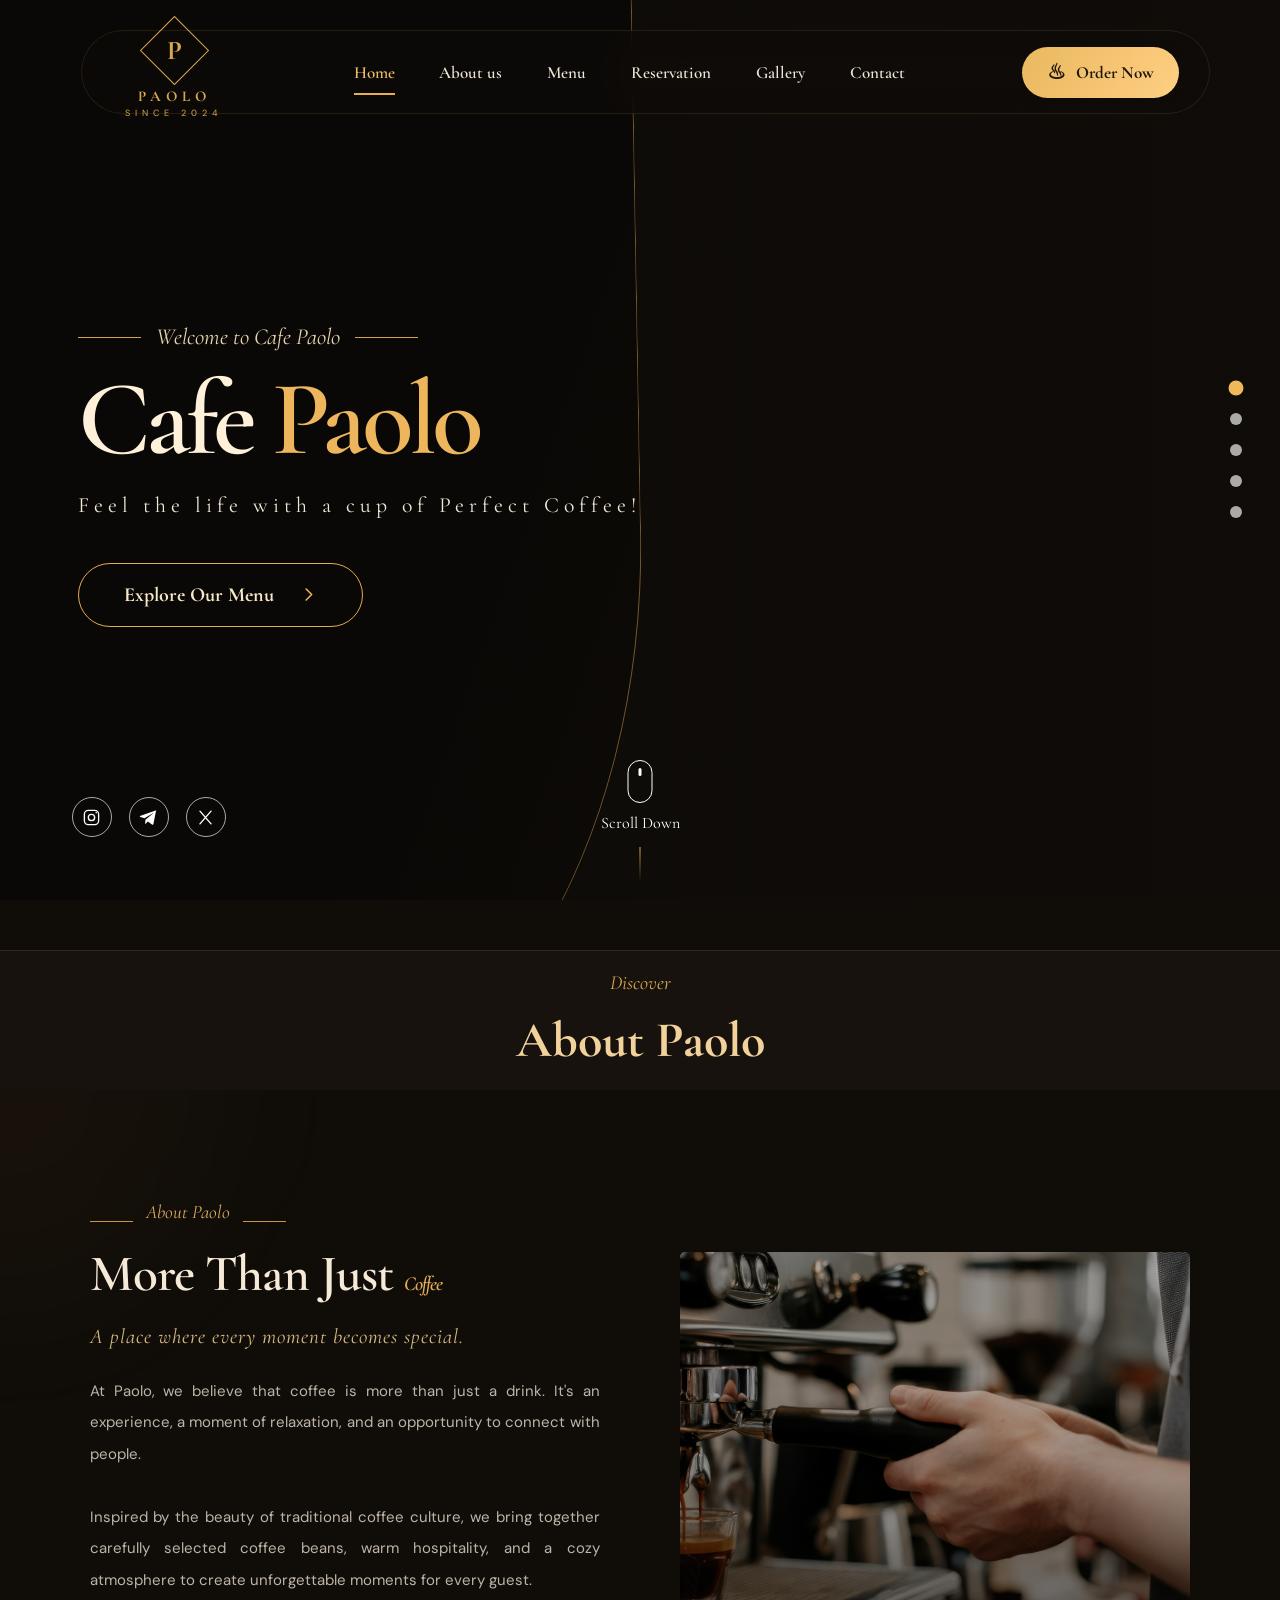
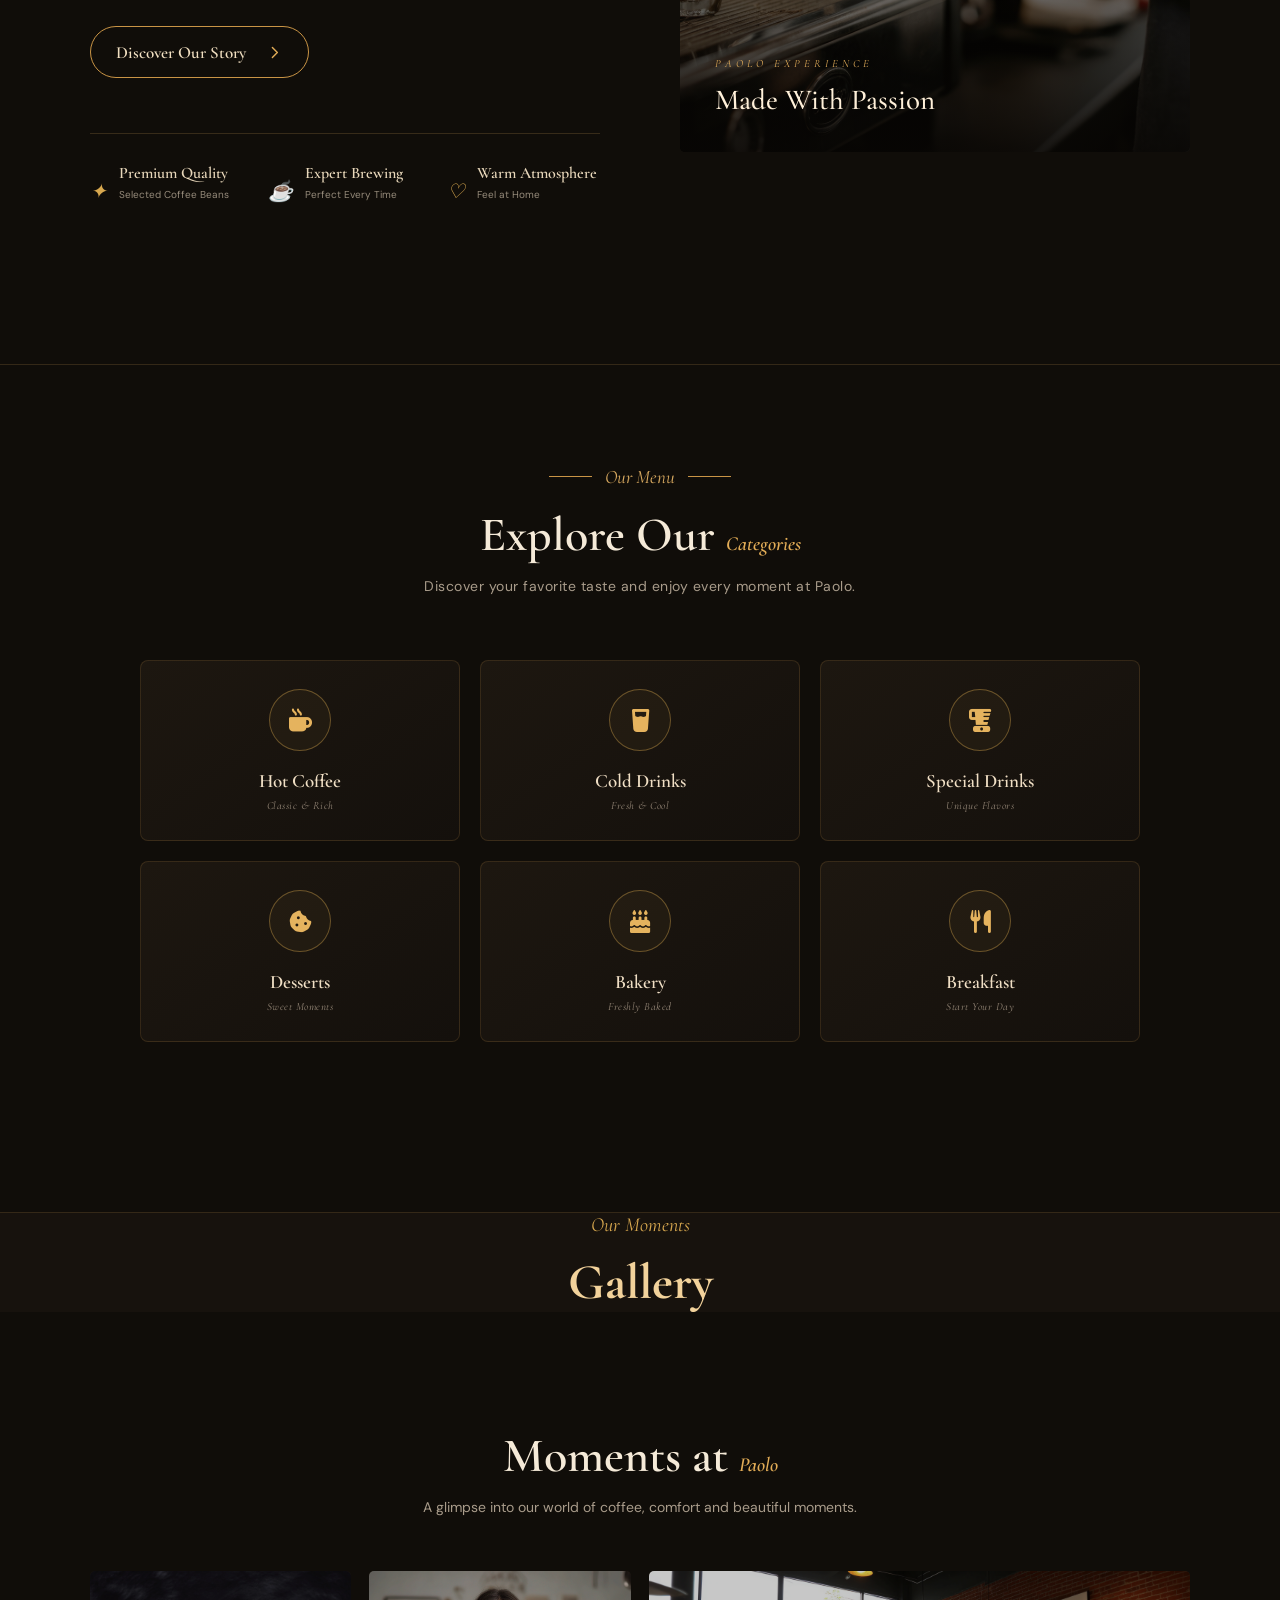
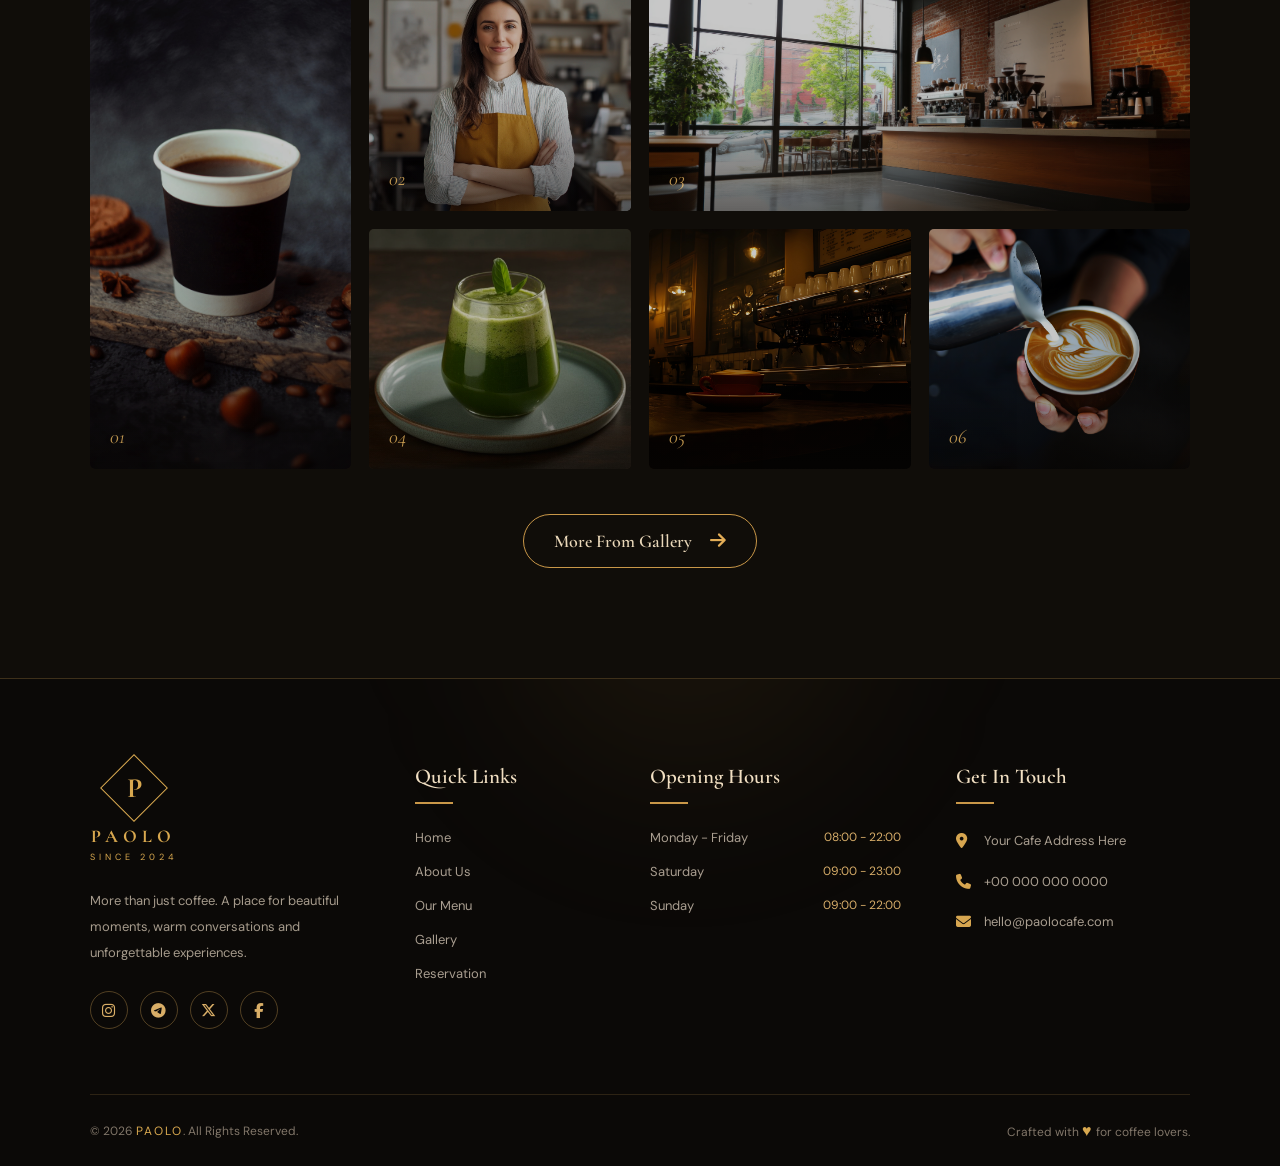
==== index.html @ 264f4e36 "fix  url" ====
<!DOCTYPE html>
<html lang="en">

<head>
    <meta charset="UTF-8">
    <meta name="viewport" content="width=device-width, initial-scale=1.0">

    <title>Paolo | Luxury Coffee Experience</title>

    <meta name="description" content="Discover Paolo Cafe, where every cup of coffee becomes a perfect experience.">

    <link rel="preconnect" href="https://fonts.googleapis.com">
    <link rel="preconnect" href="https://fonts.gstatic.com" crossorigin>
    <link rel="stylesheet" href="https://cdnjs.cloudflare.com/ajax/libs/font-awesome/6.7.2/css/all.min.css">

    <link
        href="https://fonts.googleapis.com/css2?family=Cormorant+Garamond:wght@400;500;600;700&family=DM+Sans:wght@400;500;600;700&display=swap"
        rel="stylesheet">

    <link rel="stylesheet" href="./asstes/style.css">
</head>

<body>

    <main class="hero" id="home">

        <!-- Background -->
        <div class="hero-background"></div>
        <div class="background-overlay"></div>

        <!-- Decorative left panel -->
        <div class="left-panel"></div>

        <!-- Header -->
        <header class="header">

            <a href="#home" class="logo">
                <div class="logo-icon">
                    <span>P</span>
                </div>

                <div class="logo-text">
                    <h3>PAOLO</h3>
                    <span>SINCE 2024</span>
                </div>
            </a>

            <nav class="nav" id="nav">
                <a href="#home" class="active">Home</a>
                <a href="#about">About us</a>
                <a href="#menu">Menu</a>
                <a href="#reservation">Reservation</a>
                <a href="#gallery">Gallery</a>
                <a href="#contact">Contact</a>
            </nav>

            <a href="#reservation" class="order-btn">
                <span>♨</span>
                Order Now
            </a>

            <button class="menu-toggle" id="menuToggle" aria-label="Toggle navigation">
                <span></span>
                <span></span>
                <span></span>
            </button>

        </header>


        <!-- Hero Content -->
        <section class="hero-content">

            <div class="welcome">
                <span></span>
                Welcome to Cafe Paolo
                <span></span>
            </div>

            <h1>
                Cafe <span>Paolo</span>
            </h1>

            <p class="hero-description">
                Feel the life with a cup of Perfect Coffee!
            </p>

            <a href="#menu" class="explore-btn">
                Explore Our Menu

                <svg viewBox="0 0 24 24" fill="none">
                    <path d="M9 5L16 12L9 19" stroke="currentColor" stroke-width="2" stroke-linecap="round"
                        stroke-linejoin="round" />
                </svg>
            </a>

        </section>


        <!-- Social Media -->
        <div class="social-links">

            <a href="#" aria-label="Instagram">
                <svg viewBox="0 0 24 24" fill="none">
                    <rect x="3" y="3" width="18" height="18" rx="5" stroke="currentColor" stroke-width="1.7" />
                    <circle cx="12" cy="12" r="4" stroke="currentColor" stroke-width="1.7" />
                    <circle cx="18" cy="6" r="1" fill="currentColor" />
                </svg>
            </a>

            <a href="#" aria-label="Telegram">
                <svg viewBox="0 0 24 24" fill="currentColor">
                    <path
                        d="M21.5 3.5L18.3 20c-.2 1.2-.9 1.5-1.9.9l-5.2-3.8-2.5 2.4c-.3.3-.5.5-1 .5l.4-5.3L17.7 7c.4-.4-.1-.6-.6-.2L6.9 13.1l-5.1-1.6c-1.1-.3-1.1-1.1.2-1.6L21 3.2c.9-.3 1.6.2.5.3z" />
                </svg>
            </a>

            <a href="#" aria-label="X">
                <svg viewBox="0 0 24 24" fill="none">
                    <path d="M5 4L19 20M19 4L5 20" stroke="currentColor" stroke-width="1.7" stroke-linecap="round" />
                </svg>
            </a>

        </div>


        <!-- Slider Navigation -->
        <div class="slider-dots">
            <button class="dot active" aria-label="Slide 1"></button>
            <button class="dot" aria-label="Slide 2"></button>
            <button class="dot" aria-label="Slide 3"></button>
            <button class="dot" aria-label="Slide 4"></button>
            <button class="dot" aria-label="Slide 5"></button>
        </div>


        <!-- Scroll Down -->
        <a href="#about" class="scroll-down">

            <div class="mouse">
                <span></span>
            </div>

            <p>Scroll Down</p>

            <div class="scroll-line"></div>

        </a>

    </main>


    <!-- Placeholder sections for navigation -->
    <section id="about" class="next-section">
        <span>Discover</span>
        <h2>About Paolo</h2>

        <section class="about-section" id="about">

            <div class="about-container">

                <!-- Left Content -->
                <div class="about-content">

                    <div class="section-label">
                        <span></span>
                        About Paolo
                        <span></span>
                    </div>

                    <h2>
                        More Than Just
                        <span>Coffee</span>
                    </h2>

                    <p class="about-subtitle">
                        A place where every moment becomes special.
                    </p>

                    <p class="about-description">
                        At Paolo, we believe that coffee is more than just
                        a drink. It's an experience, a moment of relaxation,
                        and an opportunity to connect with people.

                        <br><br>

                        Inspired by the beauty of traditional coffee culture,
                        we bring together carefully selected coffee beans,
                        warm hospitality, and a cozy atmosphere to create
                        unforgettable moments for every guest.
                    </p>

                    <a href="#menu" class="about-btn">
                        Discover Our Story

                        <svg viewBox="0 0 24 24" fill="none">
                            <path d="M9 5L16 12L9 19" stroke="currentColor" stroke-width="2" stroke-linecap="round"
                                stroke-linejoin="round" />
                        </svg>
                    </a>

                    <!-- Features -->
                    <div class="about-features">

                        <div class="feature">
                            <span class="feature-icon">✦</span>
                            <div>
                                <h4>Premium Quality</h4>
                                <p>Selected Coffee Beans</p>
                            </div>
                        </div>

                        <div class="feature">
                            <span class="feature-icon">☕</span>
                            <div>
                                <h4>Expert Brewing</h4>
                                <p>Perfect Every Time</p>
                            </div>
                        </div>

                        <div class="feature">
                            <span class="feature-icon">♡</span>
                            <div>
                                <h4>Warm Atmosphere</h4>
                                <p>Feel at Home</p>
                            </div>
                        </div>

                    </div>

                </div>


                <!-- Right Image -->
                <div class="about-image">

                    <img src="./asstes/images/about_pic.jpg" alt="Warm and elegant Paolo coffee shop interior">

                    <div class="image-overlay"></div>

                    <div class="image-caption">
                        <span>PAOLO EXPERIENCE</span>
                        <h3>Made With Passion</h3>
                    </div>

                    <div class="image-frame"></div>

                </div>

            </div>

        </section>

    </section>

    <section id="menu" class="next-section">


        <section class="menu-section" id="menu">

            <div class="menu-container">

                <!-- Section Heading -->
                <div class="menu-heading">

                    <div class="section-label">
                        <span></span>
                        Our Menu
                        <span></span>
                    </div>

                    <h2>
                        Explore Our <span>Categories</span>
                    </h2>

                    <p>
                        Discover your favorite taste and enjoy every moment at Paolo.
                    </p>

                </div>


                <!-- Categories -->
                <div class="menu-categories">

                    <a href="#" class="category-card    ">

                        <div class="category-icon">
                            <i class="fa-solid fa-mug-hot"></i>
                        </div>

                        <h3>Hot Coffee</h3>
                        <span>Classic & Rich</span>

                    </a>


                    <a href="#" class="category-card">

                        <div class="category-icon">
                            <i class="fa-solid fa-glass-water"></i>
                        </div>

                        <h3>Cold Drinks</h3>
                        <span>Fresh & Cool</span>

                    </a>


                    <a href="#" class="category-card">

                        <div class="category-icon">
                            <i class="fa-solid fa-blender"></i>
                        </div>

                        <h3>Special Drinks</h3>
                        <span>Unique Flavors</span>

                    </a>


                    <a href="#" class="category-card">

                        <div class="category-icon">
                            <i class="fa-solid fa-cookie-bite"></i>
                        </div>

                        <h3>Desserts</h3>
                        <span>Sweet Moments</span>

                    </a>


                    <a href="#" class="category-card">

                        <div class="category-icon">
                            <i class="fa-solid fa-cake-candles"></i>
                        </div>

                        <h3>Bakery</h3>
                        <span>Freshly Baked</span>

                    </a>


                    <a href="#" class="category-card">

                        <div class="category-icon">
                            <i class="fa-solid fa-utensils"></i>
                        </div>

                        <h3>Breakfast</h3>
                        <span>Start Your Day</span>

                    </a>

                </div>

            </div>

        </section>

    </section>

    <section id="gallery" class="next-section">
        <span>Our Moments</span>
        <h2>Gallery</h2>

        <section class="gallery-section" id="gallery">

            <div class="gallery-container">

                <!-- Heading -->
                <div class="gallery-heading">

                    <!-- <div class="section-label">
                <span></span>
                Our Gallery
                <span></span>
            </div> -->

                    <h2>
                        Moments at <span>Paolo</span>
                    </h2>

                    <p>
                        A glimpse into our world of coffee, comfort and beautiful moments.
                    </p>

                </div>


                <!-- Gallery Grid -->
                <div class="gallery-grid">

                    <a href="https://images.unsplash.com/photo-1445116572660-236099ec97a0" class="gallery-item item-1"
                        target="_blank">
                        <img src="./asstes/images/gallery_pic6.jpg" alt="Paolo Cafe Interior">
                        <div class="gallery-overlay">
                            <span>01</span>
                            <i class="fa-solid fa-arrow-up-right-from-square"></i>
                        </div>
                    </a>

                    <a href="https://images.unsplash.com/photo-1495474472287-4d71bcdd2085" class="gallery-item item-2"
                        target="_blank">
                        <img src="./asstes/images/gallery_pic2.jpeg" alt="Fresh Coffee">
                        <div class="gallery-overlay">
                            <span>02</span>
                            <i class="fa-solid fa-arrow-up-right-from-square"></i>
                        </div>
                    </a>

                    <a href="https://images.unsplash.com/photo-1501339847302-ac426a4a7cbb" class="gallery-item item-3"
                        target="_blank">
                        <img src="./asstes/images/gallery_pic_3.jpg" alt="Coffee Shop">
                        <div class="gallery-overlay">
                            <span>03</span>
                            <i class="fa-solid fa-arrow-up-right-from-square"></i>
                        </div>
                    </a>

                    <a href="https://images.unsplash.com/photo-1511920170033-f8396924c348" class="gallery-item item-4"
                        target="_blank">
                        <img src="./asstes/images/gallery_pic4.jpg" alt="Coffee Cup">
                        <div class="gallery-overlay">
                            <span>04</span>
                            <i class="fa-solid fa-arrow-up-right-from-square"></i>
                        </div>
                    </a>

                    <a href="https://images.unsplash.com/photo-1554118811-1e0d58224f24" class="gallery-item item-5"
                        target="_blank">
                        <img src="./asstes/images/gallery_pic5.jpg" alt="Cafe Atmosphere">
                        <div class="gallery-overlay">
                            <span>05</span>
                            <i class="fa-solid fa-arrow-up-right-from-square"></i>
                        </div>
                    </a>

                    <a href="https://images.unsplash.com/photo-1509042239860-f550ce710b93" class="gallery-item item-6"
                        target="_blank">
                        <img src="./asstes/images/gallery_pic1.jpg" alt="Espresso Coffee">
                        <div class="gallery-overlay">
                            <span>06</span>
                            <i class="fa-solid fa-arrow-up-right-from-square"></i>
                        </div>
                    </a>

                </div>


                <!-- More Button -->
                <div class="gallery-more">

                    <a href="#" class="more-btn">
                        More From Gallery

                        <i class="fa-solid fa-arrow-right"></i>
                    </a>

                </div>

            </div>

        </section>

    </section>



    <script src="script.js"></script>


    <footer class="footer" id="footer">

        <div class="footer-container">

            <!-- Brand -->
            <div class="footer-brand">

                <a href="#home" class="footer-logo">

                    <div class="footer-logo-icon">
                        <span>P</span>
                    </div>

                    <div class="footer-logo-text">
                        <h2>PAOLO</h2>
                        <span>SINCE 2024</span>
                    </div>

                </a>

                <p>
                    More than just coffee. A place for beautiful
                    moments, warm conversations and unforgettable
                    experiences.
                </p>

                <div class="footer-socials">

                    <a href="#" aria-label="Instagram">
                        <i class="fa-brands fa-instagram"></i>
                    </a>

                    <a href="#" aria-label="Telegram">
                        <i class="fa-brands fa-telegram"></i>
                    </a>

                    <a href="#" aria-label="X">
                        <i class="fa-brands fa-x-twitter"></i>
                    </a>

                    <a href="#" aria-label="Facebook">
                        <i class="fa-brands fa-facebook-f"></i>
                    </a>

                </div>

            </div>


            <!-- Quick Links -->
            <div class="footer-column">

                <h3>Quick Links</h3>

                <span class="footer-line"></span>

                <ul>
                    <li><a href="#home">Home</a></li>
                    <li><a href="#about">About Us</a></li>
                    <li><a href="#menu">Our Menu</a></li>
                    <li><a href="#gallery">Gallery</a></li>
                    <li><a href="#reservation">Reservation</a></li>
                </ul>

            </div>


            <!-- Opening Hours -->
            <div class="footer-column">

                <h3>Opening Hours</h3>

                <span class="footer-line"></span>

                <ul class="opening-hours">
                    <li>
                        <span>Monday - Friday</span>
                        <span>08:00 - 22:00</span>
                    </li>

                    <li>
                        <span>Saturday</span>
                        <span>09:00 - 23:00</span>
                    </li>

                    <li>
                        <span>Sunday</span>
                        <span>09:00 - 22:00</span>
                    </li>
                </ul>

            </div>


            <!-- Contact -->
            <div class="footer-column footer-contact">

                <h3>Get In Touch</h3>

                <span class="footer-line"></span>

                <ul>

                    <li>
                        <i class="fa-solid fa-location-dot"></i>
                        <span>Your Cafe Address Here</span>
                    </li>

                    <li>
                        <i class="fa-solid fa-phone"></i>
                        <a href="tel:+00000000000">+00 000 000 0000</a>
                    </li>

                    <li>
                        <i class="fa-solid fa-envelope"></i>
                        <a href="mailto:hello@paolocafe.com">
                            hello@paolocafe.com
                        </a>
                    </li>

                </ul>

            </div>

        </div>


        <!-- Footer Bottom -->
        <div class="footer-bottom">

            <p>
                © 2026 <span>PAOLO</span>. All Rights Reserved.
            </p>

            <p class="footer-made">
                Crafted with <span>♥</span> for coffee lovers.
            </p>

        </div>

    </footer>

</body>

</html>
---- asstes/style.css ----
/* =========================
   RESET
========================= */

* {
    margin: 0;
    padding: 0;
    box-sizing: border-box;
}

html {
    scroll-behavior: smooth;
}

body {
    background: #100d09;
    color: #fff;
    font-family: 'DM Sans', sans-serif;
    overflow-x: hidden;
}

a {
    text-decoration: none;
    color: inherit;
}

button {
    font: inherit;
}


/* =========================
   HERO
========================= */

.hero {
    position: relative;
    width: 100%;
    min-height: 100vh;
    min-height: 100svh;
    overflow: hidden;
    display: flex;
    align-items: center;
    isolation: isolate;
}


/* Background Image */

.hero-background {
    position: absolute;
    inset: 0;
    z-index: -3;

    background-image: url("./asstes/images/hero_bg.webp");

    background-position: center;
    background-size: cover;

    transform: scale(1.0);
    animation: backgroundZoom 12s ease-in-out infinite alternate;
}

@keyframes backgroundZoom {
    from {
        transform: scale(1.03);
    }

    to {
        transform: scale(1.09);
    }
}


/* Dark Overlay */

.background-overlay {
    position: absolute;
    inset: 0;
    z-index: -2;

    background:
        linear-gradient(90deg,
            rgba(8, 7, 5, .65) 0%,
            rgba(8, 7, 5, .20) 55%,
            rgba(8, 7, 5, .10) 100%);
}


/* Left Decorative Panel */

.left-panel {
    position: absolute;
    z-index: -1;

    top: -20%;
    left: -5%;

    width: 55%;
    height: 145%;

    background:
        linear-gradient(110deg,
            #090806 65%,
            rgba(15, 11, 7, .96));

    border-right: 1px solid rgba(204, 151, 73, .55);

    border-radius: 0 0 55% 0 / 0 0 45% 0;

    transform: rotate(-1deg);
}


/* =========================
   HEADER
========================= */

.header {
    position: absolute;
    top: 30px;
    left: 6.3%;
    right: 5.5%;

    height: 84px;

    display: flex;
    align-items: center;
    justify-content: space-between;

    padding: 0 30px;

    background: rgba(15, 12, 9, .48);

    border: 1px solid rgba(190, 145, 81, .15);

    border-radius: 60px;

    backdrop-filter: blur(16px);
    -webkit-backdrop-filter: blur(16px);

    z-index: 10;
}


/* Logo */

.logo {
    display: flex;
    flex-direction: column;
    align-items: center;

    min-width: 125px;

    color: #d8a84f;
}

.logo-icon {
    width: 49px;
    height: 49px;

    border: 1px solid #d8a84f;

    transform: rotate(45deg);

    display: flex;
    justify-content: center;
    align-items: center;

    margin-bottom: 12px;
}

.logo-icon span {
    transform: rotate(-45deg);

    font-family: 'Cormorant Garamond', serif;
    font-size: 27px;
    font-weight: 700;
}

.logo-text {
    text-align: center;
}

.logo-text h3 {
    font-family: 'Cormorant Garamond', serif;
    font-size: 15px;
    letter-spacing: 5px;
}

.logo-text span {
    display: block;
    font-size: 9px;
    letter-spacing: 5px;
    margin-top: 2px;
}


/* Navigation */

.nav {
    display: flex;
    align-items: center;
    gap: clamp(22px, 3.5vw, 58px);
}

.nav a {
    position: relative;

    font-family: 'Cormorant Garamond', serif;
    font-size: 17px;
    font-weight: 600;

    color: #eee4d6;

    transition: .3s ease;
}

.nav a::after {
    content: "";

    position: absolute;
    bottom: -12px;
    left: 0;

    width: 0;
    height: 2px;

    background: #e5b252;

    transition: width .3s ease;
}

.nav a:hover,
.nav a.active {
    color: #efbd65;
}

.nav a:hover::after,
.nav a.active::after {
    width: 100%;
}


/* Order Button */

.order-btn {
    display: flex;
    align-items: center;
    justify-content: center;

    gap: 10px;

    padding: 13px 25px;

    border-radius: 50px;

    background: linear-gradient(120deg,
            #e9b85f,
            #ffcf83);

    color: #21160b;

    font-family: 'Cormorant Garamond', serif;
    font-size: 17px;
    font-weight: 700;

    white-space: nowrap;

    transition: .3s ease;
}

.order-btn span {
    font-size: 21px;
}

.order-btn:hover {
    transform: translateY(-3px);
    box-shadow: 0 8px 25px rgba(231, 175, 87, .25);
}


/* =========================
   HERO CONTENT
========================= */

.hero-content {
    position: relative;
    z-index: 2;

    margin-left: 6.1%;
    margin-top: 50px;

    max-width: 750px;

    animation: contentReveal 1s ease forwards;
}

@keyframes contentReveal {
    from {
        opacity: 0;
        transform: translateY(30px);
    }

    to {
        opacity: 1;
        transform: translateY(0);
    }
}


/* Welcome Text */

.welcome {
    display: flex;
    align-items: center;
    gap: 15px;

    color: #e9d5ad;

    font-family: 'Cormorant Garamond', serif;
    font-size: 23px;
    font-style: italic;

    margin-bottom: 18px;
}

.welcome span {
    width: 63px;
    height: 1px;

    background: #d6a34c;
}


/* Main Title */

.hero-content h1 {
    font-family: 'Cormorant Garamond', serif;

    font-size: clamp(75px, 8.3vw, 145px);
    font-weight: 600;

    line-height: .95;
    letter-spacing: -5px;

    color: #fff0d9;

    white-space: nowrap;
}

.hero-content h1 span {
    color: #eeb65c;
}


/* Description */

.hero-description {
    margin-top: 22px;

    color: #f2e8d8;

    font-family: 'Cormorant Garamond', serif;
    font-size: clamp(17px, 1.7vw, 25px);

    letter-spacing: 5px;
    white-space: nowrap;
}


/* Explore Button */

.explore-btn {
    display: inline-flex;
    align-items: center;
    justify-content: center;

    gap: 25px;

    margin-top: 45px;

    min-width: 285px;
    height: 64px;

    padding: 0 30px;

    border: 1.5px solid #e4ac4d;
    border-radius: 50px;

    color: #f8e7c8;

    font-family: 'Cormorant Garamond', serif;
    font-size: 20px;
    font-weight: 700;

    transition: .35s ease;
}

.explore-btn svg {
    width: 19px;
    height: 19px;

    color: #e9b454;

    transition: .3s ease;
}

.explore-btn:hover {
    background: #e9b454;
    color: #171008;

    box-shadow: 0 10px 30px rgba(232, 177, 83, .2);
}

.explore-btn:hover svg {
    color: #171008;
    transform: translateX(5px);
}


/* =========================
   SOCIAL LINKS
========================= */

.social-links {
    position: absolute;

    bottom: 7%;
    left: 5.6%;

    display: flex;
    align-items: center;
    gap: 17px;

    z-index: 3;
}

.social-links a {
    width: 40px;
    height: 40px;

    border: 1px solid rgba(255, 255, 255, .65);
    border-radius: 50%;

    display: flex;
    align-items: center;
    justify-content: center;

    color: #fff;

    transition: .3s ease;
}

.social-links svg {
    width: 19px;
    height: 19px;
}

.social-links a:hover {
    color: #eab65c;
    border-color: #eab65c;
    transform: translateY(-5px);
}


/* =========================
   SLIDER DOTS
========================= */

.slider-dots {
    position: absolute;

    right: 3%;
    top: 50%;

    transform: translateY(-50%);

    display: flex;
    flex-direction: column;
    gap: 19px;

    z-index: 5;
}

.dot {
    width: 12px;
    height: 12px;

    border: none;
    border-radius: 50%;

    background: rgba(255, 255, 255, .65);

    cursor: pointer;

    transition: .3s ease;
}

.dot.active {
    background: #efb959;
    transform: scale(1.25);
}

.dot:hover {
    background: #efb959;
}


/* =========================
   SCROLL DOWN
========================= */

.scroll-down {
    position: absolute;

    bottom: 2%;
    left: 50%;

    transform: translateX(-50%);

    display: flex;
    flex-direction: column;
    align-items: center;

    z-index: 4;

    color: #fff;
}

.mouse {
    width: 25px;
    height: 43px;

    border: 1.5px solid white;
    border-radius: 20px;

    display: flex;
    justify-content: center;

    padding-top: 7px;
}

.mouse span {
    width: 3px;
    height: 8px;

    background: #fff;
    border-radius: 5px;

    animation: scrollAnimation 1.5s infinite;
}

@keyframes scrollAnimation {
    0% {
        opacity: 0;
        transform: translateY(0);
    }

    50% {
        opacity: 1;
    }

    100% {
        opacity: 0;
        transform: translateY(12px);
    }
}

.scroll-down p {
    font-family: 'Cormorant Garamond', serif;
    font-size: 16px;

    margin-top: 10px;
}

.scroll-line {
    width: 1px;
    height: 35px;

    margin-top: 14px;

    background: linear-gradient(to bottom,
            #e8b456,
            transparent);
}


/* =========================
   MENU TOGGLE
========================= */

.menu-toggle {
    display: none;

    width: 40px;
    height: 40px;

    background: transparent;
    border: none;

    cursor: pointer;
}

.menu-toggle span {
    display: block;

    width: 26px;
    height: 2px;

    margin: 6px auto;

    background: #e8b456;

    transition: .3s ease;
}

.menu-toggle.active span:nth-child(1) {
    transform: translateY(8px) rotate(45deg);
}

.menu-toggle.active span:nth-child(2) {
    opacity: 0;
}

.menu-toggle.active span:nth-child(3) {
    transform: translateY(-8px) rotate(-45deg);
}


/* =========================
   NEXT SECTIONS
========================= */

.next-section {
    min-height: 400px;
    margin-top: 50px;
    display: flex;
    flex-direction: column;
    justify-content: center;
    align-items: center;

    background: #17120d;
    border-top: 1px solid rgba(216, 168, 79, .15);

    color: #f2d29b;
}

.next-section span {
    color: #d8a84f;
    font-family: 'Cormorant Garamond', serif;
    font-size: 20px;
    font-style: italic;
}

.next-section h2 {
    font-family: 'Cormorant Garamond', serif;
    font-size: 50px;
    margin-top: 15px;
}


/* =========================
   RESPONSIVE
========================= */

@media (max-width: 1100px) {

    .header {
        left: 3%;
        right: 3%;
    }

    .nav {
        gap: 20px;
    }

    .nav a {
        font-size: 15px;
    }

    .hero-content {
        margin-left: 5%;
    }

    .hero-content h1 {
        font-size: clamp(75px, 9vw, 110px);
    }

    .left-panel {
        width: 65%;
    }
}


@media (max-width: 800px) {

    .header {
        height: 75px;
        top: 20px;
        padding: 0 22px;
    }

    .logo {
        min-width: auto;
        align-items: flex-start;
    }

    .logo-icon {
        width: 37px;
        height: 37px;
        margin-left: 5px;
        margin-bottom: 5px;
    }

    .logo-icon span {
        font-size: 21px;
    }

    .logo-text h3 {
        font-size: 12px;
    }

    .logo-text span {
        font-size: 7px;
        letter-spacing: 3px;
    }

    .menu-toggle {
        display: block;
        order: 3;
    }

    .order-btn {
        margin-left: auto;
        margin-right: 15px;

        padding: 10px 18px;
        font-size: 15px;
    }

    .nav {
        position: absolute;

        top: 85px;
        left: 0;
        right: 0;

        display: flex;
        flex-direction: column;
        align-items: center;

        gap: 25px;

        padding: 30px 20px;

        background: rgba(13, 10, 7, .97);

        border: 1px solid rgba(216, 168, 79, .25);
        border-radius: 20px;

        backdrop-filter: blur(15px);

        opacity: 0;
        visibility: hidden;

        transform: translateY(-10px);

        transition: .3s ease;
    }

    .nav.show {
        opacity: 1;
        visibility: visible;
        transform: translateY(0);
    }

    .nav a {
        font-size: 19px;
    }

    .hero-content {
        margin-top: 50px;
    }

    .left-panel {
        width: 90%;
    }

    .hero-content h1 {
        font-size: clamp(65px, 11vw, 95px);
    }

    .hero-description {
        font-size: 17px;
        letter-spacing: 2px;
    }

    .welcome {
        font-size: 19px;
    }

    .welcome span {
        width: 40px;
    }

    .explore-btn {
        margin-top: 35px;
    }
}


@media (max-width: 500px) {

    .hero {
        min-height: 750px;
        min-height: 100svh;
    }

    .hero-background {
        background-position: 65% center;
    }

    .background-overlay {
        background: rgba(8, 7, 5, .55);
    }

    .left-panel {
        width: 115%;
        left: -35%;

        background: rgba(8, 7, 5, .83);

        border-radius: 0;
    }

    .header {
        left: 4%;
        right: 4%;

        top: 15px;

        padding: 0 15px;
    }

    .order-btn {
        padding: 9px 13px;
        font-size: 14px;
    }

    .order-btn span {
        display: none;
    }

    .hero-content {
        margin-left: 7%;
        margin-right: 5%;

        margin-top: 20px;

        width: 88%;
    }

    .welcome {
        font-size: 17px;
        gap: 9px;
    }

    .welcome span {
        width: 25px;
    }

    .hero-content h1 {
        font-size: clamp(55px, 13vw, 75px);
        letter-spacing: -3px;
    }

    .hero-description {
        white-space: normal;
        font-size: 16px;
        letter-spacing: 1.5px;
        line-height: 1.8;
    }

    .explore-btn {
        min-width: 230px;
        height: 55px;

        gap: 15px;

        font-size: 18px;
        margin-top: 30px;
    }

    .social-links {
        left: 7%;
        bottom: 5%;
        gap: 12px;
    }

    .social-links a {
        width: 35px;
        height: 35px;
    }

    .slider-dots {
        right: 5%;
        gap: 15px;
    }

    .dot {
        width: 9px;
        height: 9px;
    }

    .scroll-down {
        bottom: 2%;
        left: 50%;
    }

    .scroll-down p {
        font-size: 13px;
    }

    .next-section h2 {
        font-size: 35px;
    }
}


@media (max-width: 360px) {

    .hero-content h1 {
        font-size: 51px;
    }

    .hero-description {
        font-size: 14px;
    }

    .order-btn {
        padding: 8px 10px;
        font-size: 12px;
    }
}

/* =========================
   ABOUT SECTION
========================= */

#about h2 {
    margin-bottom: 20px;
}

#about span {
    margin-top: 20px;
}

.about-section {
    position: relative;
    width: 100%;
    min-height: 700px;

    padding: 110px 7%;

    background: #100d09;
    overflow: hidden;

    display: flex;
    align-items: center;
}


/* Background Decoration */

.about-section::before {
    content: "";
    position: absolute;

    width: 400px;
    height: 400px;

    top: -200px;
    left: -200px;

    border-radius: 50%;

    background: rgba(198, 139, 55, .04);
    filter: blur(80px);
}


/* Main Container */

.about-container {
    width: 100%;
    max-width: 1400px;

    margin: auto;

    display: grid;
    grid-template-columns: 1fr 1fr;

    align-items: center;
    gap: 80px;
}


/* =========================
   LEFT CONTENT
========================= */

.about-content {
    position: relative;
    z-index: 2;

    max-width: 570px;
}


/* Section Label */

.section-label {
    display: flex;
    align-items: center;

    gap: 13px;

    color: #d9aa60;

    font-family: 'Cormorant Garamond', serif;
    font-size: 19px;
    font-style: italic;

    margin-bottom: 22px;
}

.section-label span {
    width: 43px;
    height: 1px;

    background: #c99445;
}


/* Heading */

.about-content h2 {
    color: #f5ead8;

    font-family: 'Cormorant Garamond', serif;

    font-size: clamp(38px, 4vw, 54px);
    font-weight: 600;

    line-height: 1.15;
    letter-spacing: -1px;
}

.about-content h2 span {
    color: #e3ad57;
}


/* Subtitle */

.about-subtitle {
    margin-top: 15px;

    color: #d6b982;

    font-family: 'Cormorant Garamond', serif;
    font-size: 21px;
    font-style: italic;

    letter-spacing: 1px;
}


/* Description */

.about-description {
    max-width: 510px;

    margin-top: 27px;

    color: #bdb4a7;

    font-family: 'DM Sans', sans-serif;

    font-size: 15px;
    line-height: 2.1;

    text-align: justify;
}


/* Button */

.about-btn {
    display: inline-flex;
    align-items: center;
    justify-content: center;

    gap: 20px;

    height: 52px;
    padding: 0 25px;

    margin-top: 30px;

    border: 1px solid #c99445;
    border-radius: 40px;

    color: #f1dfc1;

    font-family: 'Cormorant Garamond', serif;
    font-size: 17px;
    font-weight: 600;

    transition: .35s ease;
}

.about-btn svg {
    width: 17px;
    height: 17px;

    color: #e3ad57;

    transition: .3s ease;
}

.about-btn:hover {
    background: #d9a64f;
    color: #160f07;

    box-shadow: 0 8px 25px rgba(217, 166, 79, .15);
}

.about-btn:hover svg {
    color: #160f07;
    transform: translateX(5px);
}


/* =========================
   FEATURES
========================= */

.about-features {
    display: flex;
    align-items: center;

    gap: 25px;

    margin-top: 55px;
    padding-top: 25px;

    border-top: 1px solid rgba(210, 165, 91, .2);
}

.feature {
    display: flex;
    align-items: center;

    gap: 12px;

    flex: 1;
}

.feature-icon {
    color: #e1ad59;

    font-size: 25px;
}

.feature h4 {
    color: #e9d8bb;

    font-family: 'Cormorant Garamond', serif;
    font-size: 16px;
    font-weight: 600;

    white-space: nowrap;
}

.feature p {
    color: #968b7b;

    font-size: 10px;
    margin-top: 5px;

    white-space: nowrap;
}


/* =========================
   RIGHT IMAGE
========================= */

.about-image {
    position: relative;

    width: 100%;
    height: 500px;
    object-fit: cover;
    border-radius: 5px;

    overflow: visible;
}

.about-image img {
    width: 100%;
    height: 100%;

    object-fit: cover;

    border-radius: 5px;

    filter: brightness(.78);

    transition: transform .8s ease;
}

.about-image:hover img {
    transform: scale(1.04);
}


/* Image Overlay */

.image-overlay {
    position: absolute;
    inset: 0;

    border-radius: 5px;

    background: linear-gradient(to top,
            rgba(8, 6, 4, .85),
            transparent 55%);

    pointer-events: none;
}


/* Gold Frame */

.image-frame {
    position: absolute;

    top: -15px;
    right: -15px;

    width: 100%;
    height: 100%;

    border: 1px solid rgba(208, 157, 78, .5);

    border-radius: 5px;

    z-index: -1;
}


/* Image Caption */

.image-caption {
    position: absolute;

    bottom: 35px;
    left: 35px;

    z-index: 2;
}

.image-caption span {
    color: #e2ad5a;

    font-size: 11px;
    letter-spacing: 4px;
}

.image-caption h3 {
    margin-top: 10px;

    color: #fff0d9;

    font-family: 'Cormorant Garamond', serif;
    font-size: 29px;
    font-weight: 500;
}


/* =========================
   RESPONSIVE
========================= */

@media (max-width: 1100px) {

    .about-container {
        gap: 45px;
    }

    .about-features {
        gap: 15px;
    }

    .feature {
        gap: 7px;
    }

    .feature h4 {
        font-size: 14px;
    }

    .about-image {
        height: 450px;
    }
}


@media (max-width: 850px) {

    .about-section {
        padding: 90px 6%;
    }

    .about-container {
        grid-template-columns: 1fr;
        gap: 60px;
    }

    .about-content {
        max-width: 100%;
    }

    .about-image {
        height: 450px;
        max-width: 650px;
        margin: auto;
    }

    .about-description {
        max-width: 100%;
    }

}


@media (max-width: 500px) {

    .about-section {
        padding: 75px 6%;
    }

    .about-content h2 {
        font-size: 39px;
    }

    .about-subtitle {
        font-size: 18px;
    }

    .about-description {
        font-size: 13px;
        line-height: 2;
    }

    .about-features {
        flex-wrap: wrap;
        gap: 22px 10px;
    }

    .feature {
        min-width: 45%;
    }

    .feature h4 {
        font-size: 15px;
    }

    .about-image {
        height: 330px;
    }

    .image-frame {
        top: -9px;
        right: -9px;
    }

    .image-caption {
        left: 20px;
        bottom: 25px;
    }

    .image-caption h3 {
        font-size: 24px;
    }

}

/* =========================
   MENU CATEGORIES SECTION
========================= */

.menu-section {
    position: relative;
    width: 100%;

    padding: 100px 7% 120px;

    background: #100d09;
    overflow: hidden;
}

.menu-container {
    max-width: 1400px;
    margin: auto;
}


/* Heading */

.menu-heading {
    text-align: center;
    margin-bottom: 65px;
}

.menu-heading .section-label {
    justify-content: center;
    margin-bottom: 18px;
}

.menu-heading h2 {
    font-family: 'Cormorant Garamond', serif;
    font-size: clamp(32px, 4vw, 48px);
    font-weight: 600;

    color: #f5ead8;
}

.menu-heading h2 span {
    color: #e3ad57;
}

.menu-heading p {
    color: #a99c8b;
    font-size: 14px;
    margin-top: 13px;
    letter-spacing: .5px;
}


/* Categories Layout */

/* .menu-categories {
    display: grid;

    grid-template-columns: repeat(6, 1fr);

    gap: 20px;
} */

.menu-categories {
    display: flex;
    flex-direction: row;
    width: 100%;
    /* grid-template-columns: repeat(6, 1fr); */
    flex-wrap: wrap;
    /* flex:1; */
    gap: 20px;

    justify-content: center;
}


/* Category Card */

.category-card {
    max-width: 100%;
    min-width: 20rem;

    max-height: 100%;
    position: relative;

    min-height: 10rem;

    padding: 28px 12px;

    display: flex;
    flex-direction: column;
    align-items: center;
    justify-content: center;

    text-align: center;

    background: linear-gradient(145deg,
            #1d1710,
            #14100c);

    border: 1px solid rgba(208, 157, 78, .16);

    border-radius: 8px;

    transition: all .35s ease;
}


/* Icon */

.category-icon {
    width: 62px;
    height: 62px;

    display: flex;
    align-items: center;
    justify-content: center;

    margin-bottom: 18px;

    border: 1px solid rgba(216, 168, 79, .4);

    border-radius: 50%;

    color: #e5b35e;

    font-size: 23px;

    background: rgba(216, 168, 79, .05);

    transition: all .35s ease;
}


/* Text */

.category-card h3 {
    font-family: 'Cormorant Garamond', serif;

    color: #f0dfc5;

    font-size: 19px;
    font-weight: 600;

    transition: .3s ease;
}

.category-card>span {
    color: #968878;

    font-size: 11px;

    margin-top: 7px;

    letter-spacing: .5px;
}


/* Hover */

.category-card:hover,
.category-card.active {
    transform: translateY(-7px);

    border-color: rgba(224, 173, 87, .75);

    background: linear-gradient(145deg,
            #2a2014,
            #19130c);

    box-shadow:
        0 12px 30px rgba(0, 0, 0, .25),
        0 5px 20px rgba(213, 160, 77, .08);
}

.category-card:hover .category-icon,
.category-card.active .category-icon {
    background: #dba84f;
    color: #1b1208;

    box-shadow: 0 0 20px rgba(219, 168, 79, .2);
}

.category-card:hover h3,
.category-card.active h3 {
    color: #e8b75f;
}


/* =========================
   RESPONSIVE
========================= */

@media (max-width: 1100px) {

    .menu-categories {
        grid-template-columns: repeat(3, 1fr);
        gap: 18px;
    }

}

@media (max-width: 600px) {

    .menu-section {
        padding: 75px 6%;
    }

    .menu-heading {
        margin-bottom: 40px;
    }

    .menu-categories {
        grid-template-columns: repeat(2, 1fr);
        gap: 13px;
    }

    .category-card {
        min-height: 165px;
        padding: 20px 8px;
    }

    .category-icon {
        width: 53px;
        height: 53px;
        font-size: 20px;
        margin-bottom: 13px;
    }

    .category-card h3 {
        font-size: 17px;
    }

}

/* =========================
   FOOTER
========================= */

.footer {
    position: relative;
    width: 100%;

    padding: 85px 7% 25px;

    background: #0b0907;

    border-top: 1px solid rgba(213, 164, 85, .25);

    overflow: hidden;
}


/* Subtle gold glow */

.footer::before {
    content: "";

    position: absolute;

    width: 350px;
    height: 350px;

    top: -250px;
    left: 40%;

    border-radius: 50%;

    background: rgba(207, 151, 66, .08);

    filter: blur(90px);

    pointer-events: none;
}


/* =========================
   FOOTER CONTAINER
========================= */

.footer-container {
    position: relative;
    z-index: 1;

    max-width: 1400px;
    margin: auto;

    display: grid;

    grid-template-columns: 1.5fr 1fr 1.4fr 1.3fr;

    gap: 55px;

    padding-bottom: 65px;
}


/* =========================
   BRAND
========================= */

.footer-brand {
    max-width: 300px;
}


/* Logo */

.footer-logo {
    display: inline-flex;
    flex-direction: column;
    align-items: center;

    color: #d8a84f;

    margin-bottom: 25px;
}

.footer-logo-icon {
    width: 48px;
    height: 48px;

    border: 1px solid #d8a84f;

    transform: rotate(45deg);

    display: flex;
    align-items: center;
    justify-content: center;

    margin-bottom: 13px;
}

.footer-logo-icon span {
    transform: rotate(-45deg);

    font-family: 'Cormorant Garamond', serif;
    font-size: 28px;
    font-weight: 700;
}

.footer-logo-text {
    text-align: center;
}

.footer-logo-text h2 {
    font-family: 'Cormorant Garamond', serif;

    font-size: 18px;
    letter-spacing: 5px;
}

.footer-logo-text span {
    display: block;

    font-size: 9px;
    letter-spacing: 4px;

    margin-top: 4px;
}


/* Brand Description */

.footer-brand>p {
    color: #a69b8c;

    font-size: 13px;
    line-height: 2;

    margin-bottom: 25px;
}


/* Social Media */

.footer-socials {
    display: flex;
    align-items: center;
    gap: 12px;
}

.footer-socials a {
    width: 38px;
    height: 38px;

    display: flex;
    align-items: center;
    justify-content: center;

    border: 1px solid rgba(214, 166, 86, .35);

    border-radius: 50%;

    color: #d9ae67;

    font-size: 15px;

    transition: .3s ease;
}

.footer-socials a:hover {
    background: #d9aa58;
    color: #130e08;

    transform: translateY(-5px);
}


/* =========================
   FOOTER COLUMNS
========================= */

.footer-column h3 {
    color: #f1dfc2;

    font-family: 'Cormorant Garamond', serif;

    font-size: 21px;
    font-weight: 600;

    margin-bottom: 13px;
}


/* Gold Line */

.footer-line {
    display: block;

    width: 38px;
    height: 2px;

    background: #c99748;

    margin-bottom: 25px;
}


/* Lists */

.footer-column ul {
    list-style: none;

    display: flex;
    flex-direction: column;

    gap: 17px;
}

.footer-column ul li {
    color: #a99e90;

    font-size: 13px;
}

.footer-column ul a {
    color: #a99e90;

    transition: .3s ease;
}

.footer-column ul a:hover {
    color: #e2b35f;
    padding-left: 5px;
}


/* Opening Hours */

.opening-hours li {
    display: flex;
    justify-content: space-between;

    gap: 10px;

    white-space: nowrap;
}

.opening-hours li span:last-child {
    color: #d7ad69;
    font-size: 12px;
}


/* Contact */

.footer-contact ul li {
    display: flex;
    align-items: flex-start;

    gap: 13px;

    line-height: 1.8;
}

.footer-contact ul li i {
    color: #d7a650;

    font-size: 15px;

    margin-top: 4px;
    min-width: 15px;
}


/* =========================
   FOOTER BOTTOM
========================= */

.footer-bottom {
    position: relative;

    max-width: 1400px;
    margin: auto;

    padding-top: 25px;

    border-top: 1px solid rgba(214, 166, 86, .17);

    display: flex;
    align-items: center;
    justify-content: space-between;

    gap: 20px;
}

.footer-bottom p {
    color: #817669;
    font-size: 12px;
}

.footer-bottom p span {
    color: #d8a84f;
    letter-spacing: 2px;
}

.footer-made span {
    color: #d8a84f;
    font-size: 16px;
}


/* =========================
   RESPONSIVE
========================= */

@media (max-width: 1100px) {

    .footer-container {
        grid-template-columns: repeat(2, 1fr);
        gap: 50px;
    }

    .footer-brand {
        max-width: 350px;
    }

}


@media (max-width: 600px) {

    .footer {
        padding: 65px 7% 25px;
    }

    .footer-container {
        grid-template-columns: 1fr;
        gap: 40px;

        padding-bottom: 40px;
    }

    .footer-brand {
        max-width: 100%;
    }

    .footer-column h3 {
        font-size: 20px;
    }

    .footer-bottom {
        flex-direction: column;
        text-align: center;

        gap: 12px;
    }

}

/* =========================
   GALLERY SECTION
========================= */

.gallery-section {
    width: 100%;
    padding: 100px 7% 110px;
    background: #100d09;
    overflow: hidden;
}

.gallery-container {
    max-width: 1400px;
    margin: auto;
}


/* Heading */

.gallery-heading {
    text-align: center;
    margin-bottom: 55px;
}

.gallery-heading .section-label {
    justify-content: center;
    margin-bottom: 18px;
}

.gallery-heading h2 {
    color: #f5ead8;
    font-family: 'Cormorant Garamond', serif;
    font-size: clamp(34px, 4vw, 48px);
    font-weight: 600;
}

.gallery-heading h2 span {
    color: #e3ad57;
}

.gallery-heading p {
    color: #a99c8b;
    font-size: 14px;
    margin-top: 13px;
}


/* =========================
   GALLERY GRID
========================= */

.gallery-grid {
    display: grid;

    grid-template-columns: repeat(4, 1fr);
    grid-template-rows: repeat(2, 240px);

    gap: 18px;
}


/* Gallery Items */

.gallery-item {
    position: relative;
    display: block;

    overflow: hidden;

    border-radius: 5px;

    background: #21180f;
}


/* Grid Layout */

.item-1 {
    grid-column: 1 / 2;
    grid-row: 1 / 3;
}

.item-2 {
    grid-column: 2 / 3;
    grid-row: 1 / 2;
}

.item-3 {
    grid-column: 3 / 5;
    grid-row: 1 / 2;
}

.item-4 {
    grid-column: 2 / 3;
    grid-row: 2 / 3;
}

.item-5 {
    grid-column: 3 / 4;
    grid-row: 2 / 3;
}

.item-6 {
    grid-column: 4 / 5;
    grid-row: 2 / 3;
}


/* Images */

.gallery-item img {
    width: 100%;
    height: 100%;

    object-fit: cover;

    display: block;

    filter: brightness(.78);

    transition: transform .7s ease, filter .5s ease;
}


/* Hover Overlay */

.gallery-overlay {
    position: absolute;
    inset: 0;

    display: flex;
    align-items: flex-end;
    justify-content: space-between;

    padding: 20px;

    background: linear-gradient(to top,
            rgba(8, 6, 4, .65),
            transparent 50%);

    opacity: .8;

    transition: .4s ease;
}

.gallery-overlay span {
    color: #e8b65e;

    font-family: 'Cormorant Garamond', serif;
    font-size: 20px;
}

.gallery-overlay i {
    color: #e8b65e;
    font-size: 17px;

    transform: translate(-5px, 5px);
    opacity: 0;

    transition: .4s ease;
}


/* Hover Effects */

.gallery-item:hover img {
    transform: scale(1.08);
    filter: brightness(.95);
}

.gallery-item:hover .gallery-overlay {
    opacity: 1;

    background: linear-gradient(to top,
            rgba(8, 6, 4, .8),
            transparent 65%);
}

.gallery-item:hover .gallery-overlay i {
    transform: translate(0);
    opacity: 1;
}


/* =========================
   MORE BUTTON
========================= */

.gallery-more {
    display: flex;
    justify-content: center;

    margin-top: 45px;
}

.more-btn {
    display: inline-flex;
    align-items: center;
    justify-content: center;

    gap: 18px;

    padding: 15px 30px;

    border: 1px solid #c99748;
    border-radius: 50px;

    color: #e9d7b9;

    font-family: 'Cormorant Garamond', serif;
    font-size: 18px;
    font-weight: 600;

    transition: .35s ease;
}

.more-btn i {
    color: #e3ad57;
    transition: .3s ease;
}

.more-btn:hover {
    background: #d9a64f;
    color: #171008;

    box-shadow: 0 8px 25px rgba(217, 166, 79, .15);
}

.more-btn:hover i {
    color: #171008;
    transform: translateX(5px);
}


/* =========================
   RESPONSIVE
========================= */

@media (max-width: 1000px) {

    .gallery-grid {
        grid-template-rows: repeat(2, 200px);
        gap: 13px;
    }

}

@media (max-width: 700px) {

    .gallery-section {
        padding: 75px 6%;
    }

    .gallery-grid {
        grid-template-columns: repeat(2, 1fr);
        grid-template-rows: repeat(3, 190px);
        gap: 12px;
    }

    .item-1 {
        grid-column: 1;
        grid-row: 1;
    }

    .item-2 {
        grid-column: 2;
        grid-row: 1;
    }

    .item-3 {
        grid-column: 1 / 3;
        grid-row: 2;
    }

    .item-4 {
        grid-column: 1;
        grid-row: 3;
    }

    .item-5 {
        grid-column: 2;
        grid-row: 3;
    }

    .item-6 {
        display: none;
    }

}

@media (max-width: 450px) {

    .gallery-grid {
        grid-template-rows: repeat(3, 155px);
        gap: 9px;
    }

    .gallery-overlay {
        padding: 12px;
    }

    .gallery-overlay span {
        font-size: 16px;
    }

    .more-btn {
        font-size: 16px;
        padding: 13px 24px;
    }

}
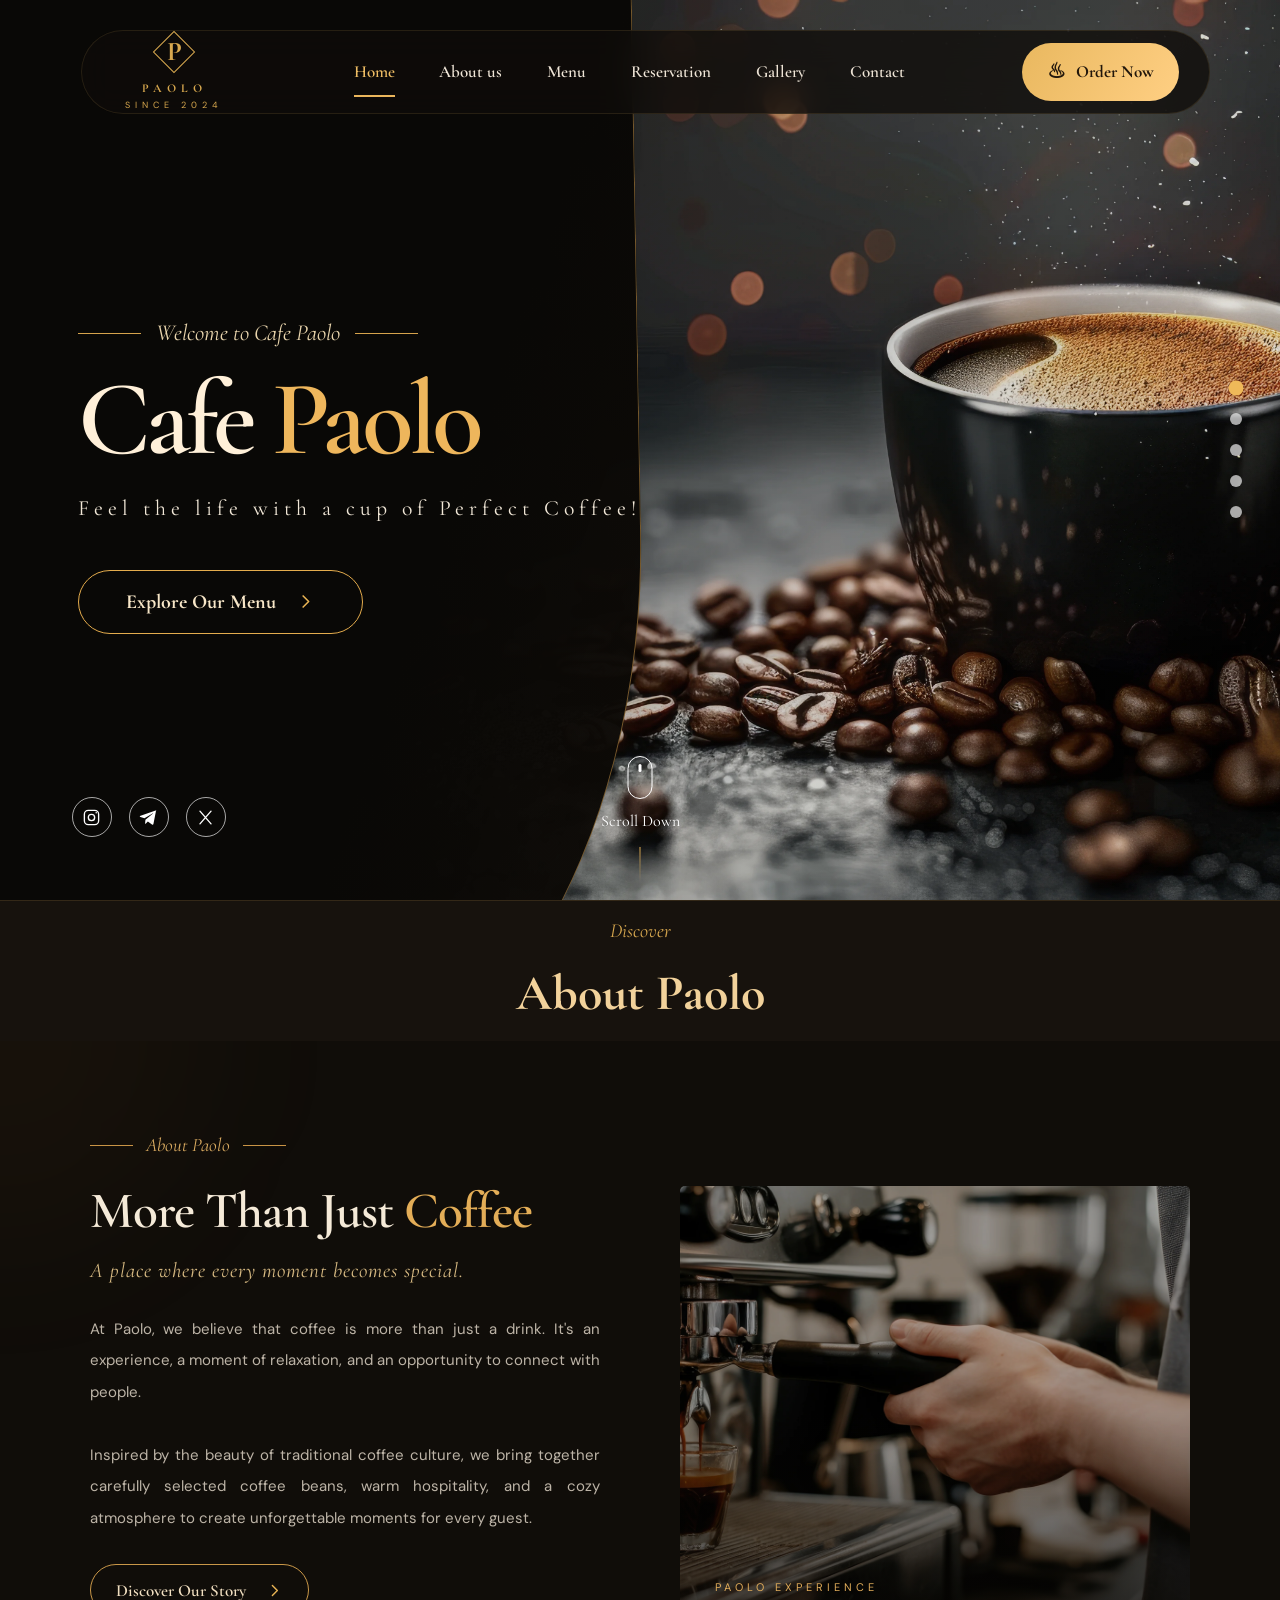
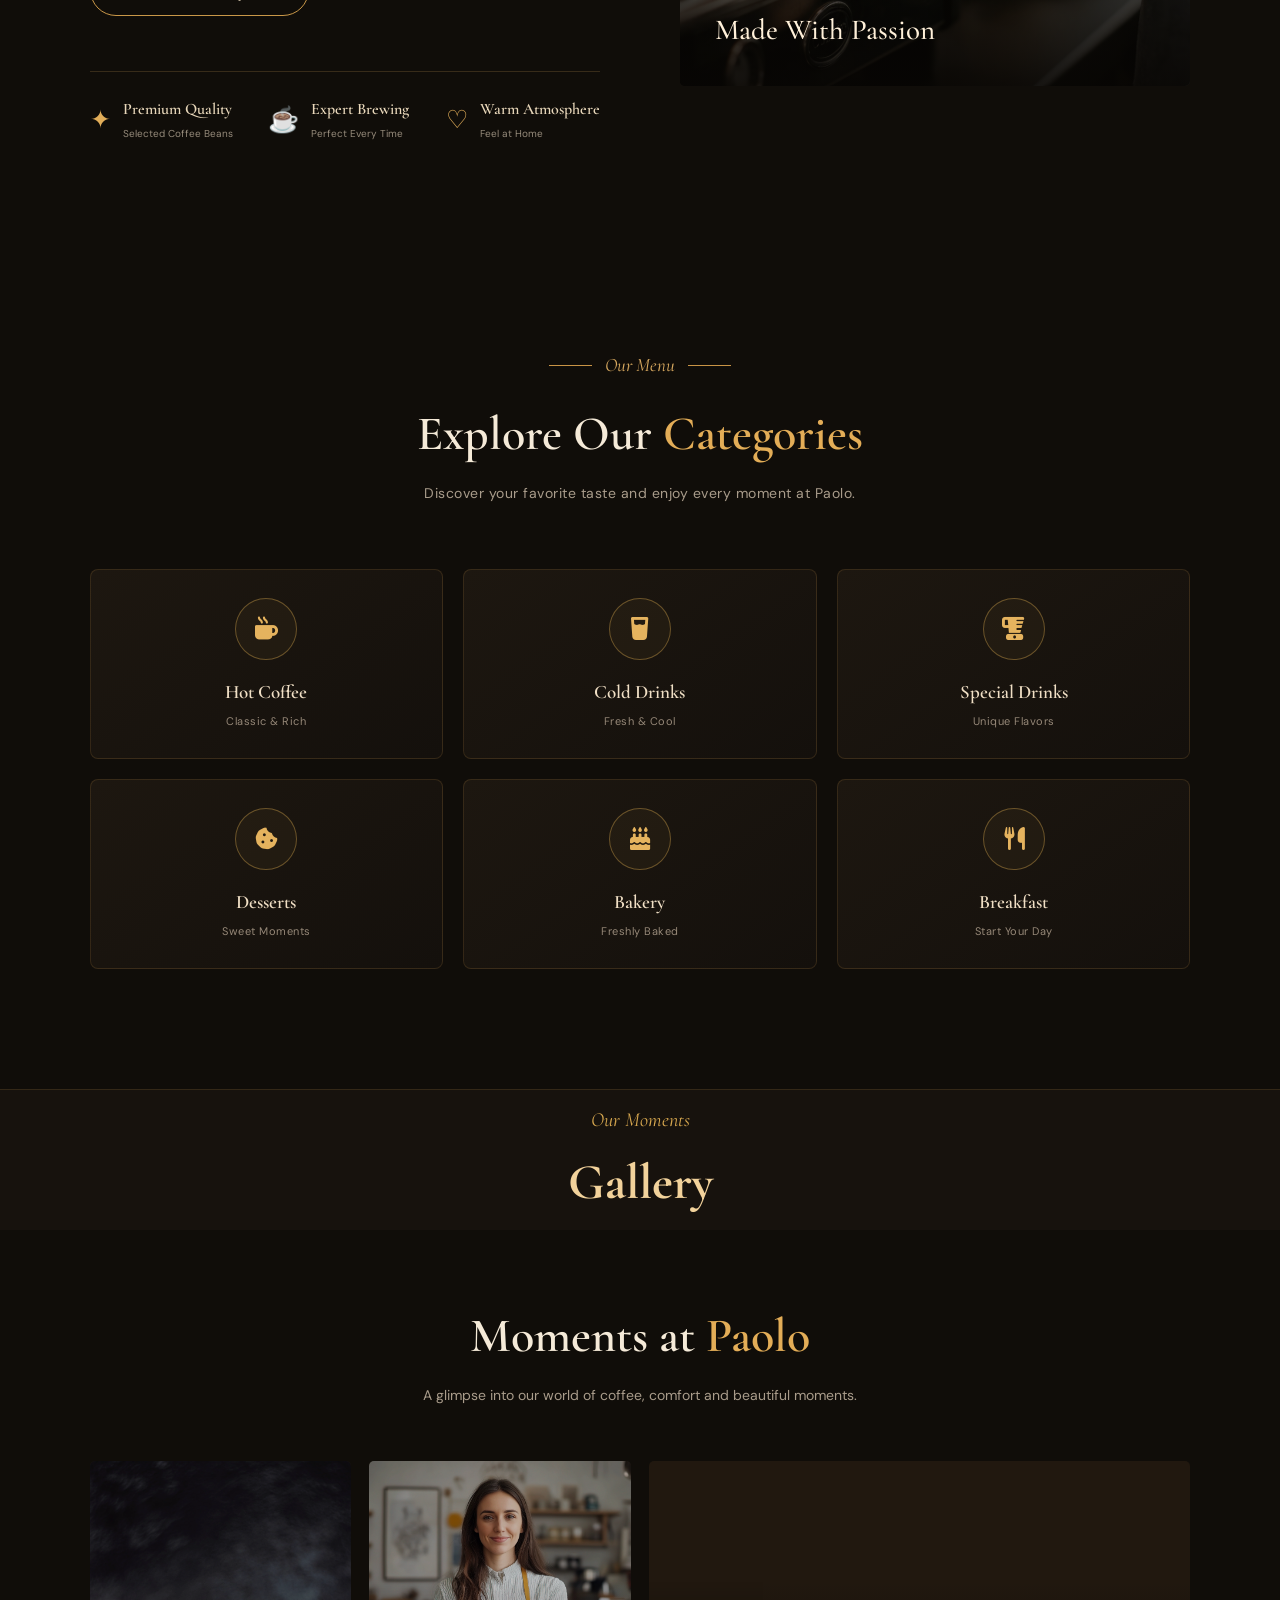
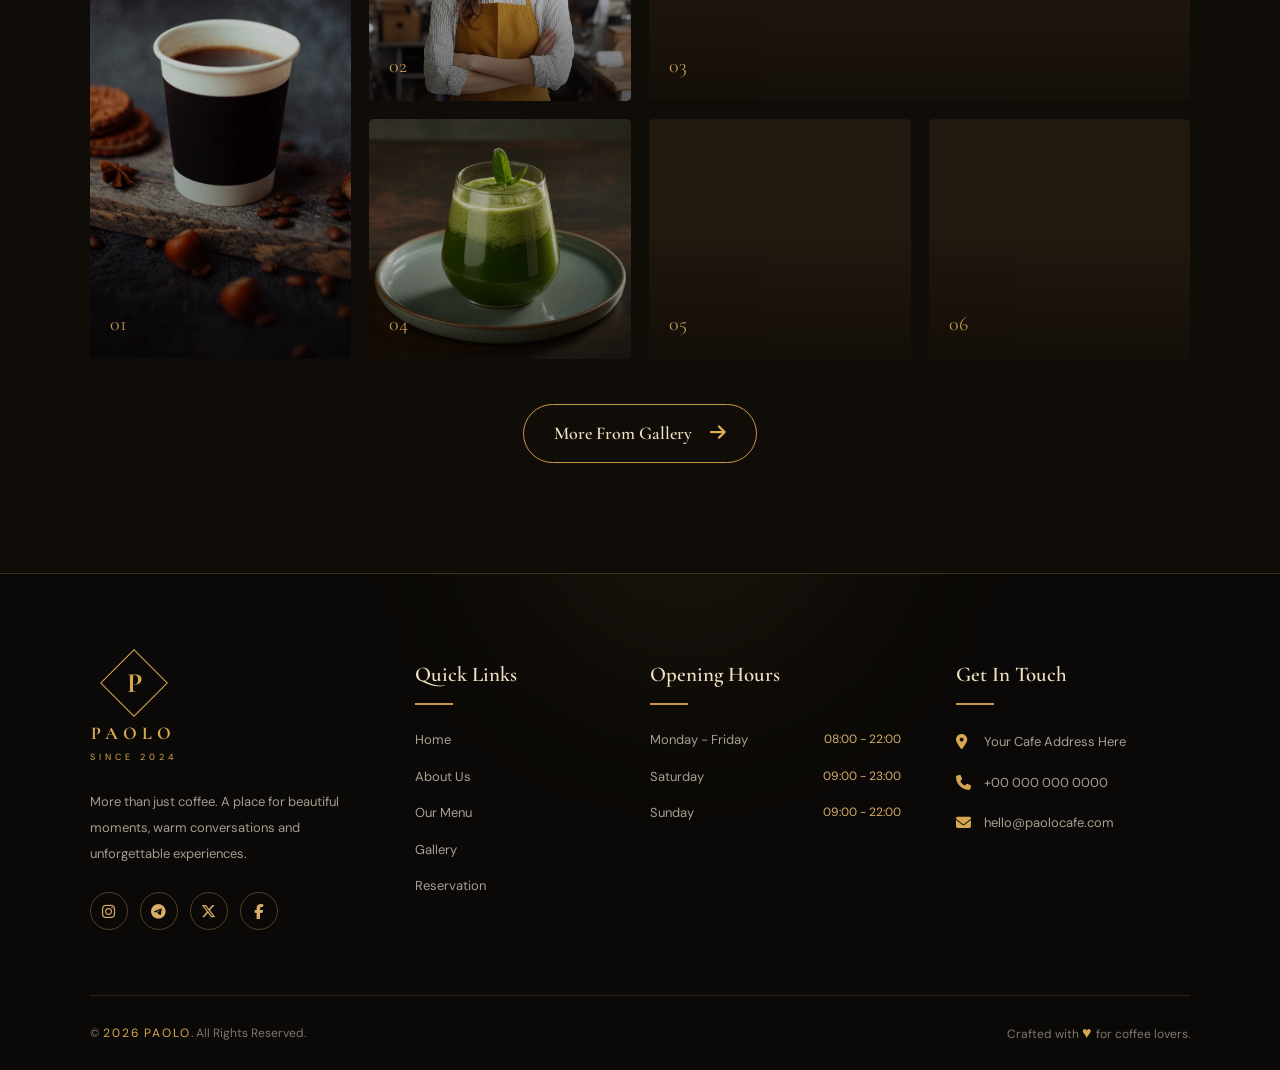
==== commit 392eb5f2: "add files" ====
--- a/index.html
+++ b/index.html
@@ -1,533 +1,265 @@
 <!DOCTYPE html>
 <html lang="en">
-
 <head>
     <meta charset="UTF-8">
-    <meta name="viewport" content="width=device-width, initial-scale=1.0">
-
+    <meta name="viewport" content="width=device-width, initial-scale=1">
+    <meta name="description" content="Discover Paolo Cafe, where every cup of coffee becomes a perfect experience.">
+    <meta name="theme-color" content="#100d09">
     <title>Paolo | Luxury Coffee Experience</title>
-
-    <meta name="description" content="Discover Paolo Cafe, where every cup of coffee becomes a perfect experience.">
 
     <link rel="preconnect" href="https://fonts.googleapis.com">
     <link rel="preconnect" href="https://fonts.gstatic.com" crossorigin>
+    <link rel="preconnect" href="https://cdnjs.cloudflare.com" crossorigin>
     <link rel="stylesheet" href="https://cdnjs.cloudflare.com/ajax/libs/font-awesome/6.7.2/css/all.min.css">
-
-    <link
-        href="https://fonts.googleapis.com/css2?family=Cormorant+Garamond:wght@400;500;600;700&family=DM+Sans:wght@400;500;600;700&display=swap"
-        rel="stylesheet">
-
-    <link rel="stylesheet" href="./asstes/style.css">
+    <link href="https://fonts.googleapis.com/css2?family=Cormorant+Garamond:wght@400;500;600;700&family=DM+Sans:wght@400;500;600;700&display=swap" rel="stylesheet">
+    <link rel="stylesheet" href="./asstes/css/style.css">
 </head>
 
 <body>
-
-    <main class="hero" id="home">
-
-        <!-- Background -->
-        <div class="hero-background"></div>
-        <div class="background-overlay"></div>
-
-        <!-- Decorative left panel -->
-        <div class="left-panel"></div>
-
-        <!-- Header -->
-        <header class="header">
-
-            <a href="#home" class="logo">
-                <div class="logo-icon">
-                    <span>P</span>
-                </div>
-
-                <div class="logo-text">
-                    <h3>PAOLO</h3>
-                    <span>SINCE 2024</span>
-                </div>
+    <!-- Fixed site navigation -->
+    <header class="header">
+        <a href="#home" class="logo" aria-label="Paolo Cafe home">
+            <span class="logo-icon" aria-hidden="true"><span>P</span></span>
+            <span class="logo-text">
+                <strong>PAOLO</strong>
+                <span>SINCE 2024</span>
+            </span>
+        </a>
+
+        <nav class="nav" id="nav" aria-label="Main navigation">
+            <a href="#home" class="active">Home</a>
+            <a href="#about">About us</a>
+            <a href="#menu">Menu</a>
+            <a href="#reservation">Reservation</a>
+            <a href="#gallery">Gallery</a>
+            <a href="#contact">Contact</a>
+        </nav>
+
+        <a href="#reservation" class="order-btn">
+            <span aria-hidden="true">♨</span>
+            Order Now
+        </a>
+
+        <button class="menu-toggle" id="menuToggle" type="button"
+            aria-label="Open navigation" aria-controls="nav" aria-expanded="false">
+            <span></span><span></span><span></span>
+        </button>
+    </header>
+
+    <main>
+        <!-- Hero -->
+        <section class="hero" id="home">
+            <div class="hero-background" aria-hidden="true"></div>
+            <div class="background-overlay" aria-hidden="true"></div>
+            <div class="left-panel" aria-hidden="true"></div>
+
+            <div class="hero-content">
+                <div class="welcome"><span></span>Welcome to Cafe Paolo<span></span></div>
+                <h1>Cafe <span>Paolo</span></h1>
+                <p class="hero-description">Feel the life with a cup of Perfect Coffee!</p>
+                <a href="#menu" class="explore-btn">
+                    Explore Our Menu
+                    <svg viewBox="0 0 24 24" fill="none" aria-hidden="true">
+                        <path d="M9 5L16 12L9 19" stroke="currentColor" stroke-width="2" stroke-linecap="round" stroke-linejoin="round"/>
+                    </svg>
+                </a>
+            </div>
+
+            <div class="social-links" aria-label="Social media">
+                <a href="#" aria-label="Instagram">
+                    <svg viewBox="0 0 24 24" fill="none" aria-hidden="true">
+                        <rect x="3" y="3" width="18" height="18" rx="5" stroke="currentColor" stroke-width="1.7"/>
+                        <circle cx="12" cy="12" r="4" stroke="currentColor" stroke-width="1.7"/>
+                        <circle cx="18" cy="6" r="1" fill="currentColor"/>
+                    </svg>
+                </a>
+                <a href="#" aria-label="Telegram">
+                    <svg viewBox="0 0 24 24" fill="currentColor" aria-hidden="true">
+                        <path d="M21.5 3.5L18.3 20c-.2 1.2-.9 1.5-1.9.9l-5.2-3.8-2.5 2.4c-.3.3-.5.5-1 .5l.4-5.3L17.7 7c.4-.4-.1-.6-.6-.2L6.9 13.1l-5.1-1.6c-1.1-.3-1.1-1.1.2-1.6L21 3.2c.9-.3 1.6.2.5.3z"/>
+                    </svg>
+                </a>
+                <a href="#" aria-label="X">
+                    <svg viewBox="0 0 24 24" fill="none" aria-hidden="true">
+                        <path d="M5 4L19 20M19 4L5 20" stroke="currentColor" stroke-width="1.7" stroke-linecap="round"/>
+                    </svg>
+                </a>
+            </div>
+
+            <div class="slider-dots" aria-label="Slide indicators">
+                <button class="dot active" type="button" aria-label="Slide 1" aria-current="true"></button>
+                <button class="dot" type="button" aria-label="Slide 2"></button>
+                <button class="dot" type="button" aria-label="Slide 3"></button>
+                <button class="dot" type="button" aria-label="Slide 4"></button>
+                <button class="dot" type="button" aria-label="Slide 5"></button>
+            </div>
+
+            <a href="#about" class="scroll-down" aria-label="Scroll to About section">
+                <span class="mouse" aria-hidden="true"><span></span></span>
+                <span class="scroll-label">Scroll Down</span>
+                <span class="scroll-line" aria-hidden="true"></span>
             </a>
-
-            <nav class="nav" id="nav">
-                <a href="#home" class="active">Home</a>
-                <a href="#about">About us</a>
-                <a href="#menu">Menu</a>
-                <a href="#reservation">Reservation</a>
-                <a href="#gallery">Gallery</a>
-                <a href="#contact">Contact</a>
-            </nav>
-
-            <a href="#reservation" class="order-btn">
-                <span>♨</span>
-                Order Now
-            </a>
-
-            <button class="menu-toggle" id="menuToggle" aria-label="Toggle navigation">
-                <span></span>
-                <span></span>
-                <span></span>
-            </button>
-
-        </header>
-
-
-        <!-- Hero Content -->
-        <section class="hero-content">
-
-            <div class="welcome">
-                <span></span>
-                Welcome to Cafe Paolo
-                <span></span>
-            </div>
-
-            <h1>
-                Cafe <span>Paolo</span>
-            </h1>
-
-            <p class="hero-description">
-                Feel the life with a cup of Perfect Coffee!
-            </p>
-
-            <a href="#menu" class="explore-btn">
-                Explore Our Menu
-
-                <svg viewBox="0 0 24 24" fill="none">
-                    <path d="M9 5L16 12L9 19" stroke="currentColor" stroke-width="2" stroke-linecap="round"
-                        stroke-linejoin="round" />
-                </svg>
-            </a>
-
-        </section>
-
-
-        <!-- Social Media -->
-        <div class="social-links">
-
-            <a href="#" aria-label="Instagram">
-                <svg viewBox="0 0 24 24" fill="none">
-                    <rect x="3" y="3" width="18" height="18" rx="5" stroke="currentColor" stroke-width="1.7" />
-                    <circle cx="12" cy="12" r="4" stroke="currentColor" stroke-width="1.7" />
-                    <circle cx="18" cy="6" r="1" fill="currentColor" />
-                </svg>
-            </a>
-
-            <a href="#" aria-label="Telegram">
-                <svg viewBox="0 0 24 24" fill="currentColor">
-                    <path
-                        d="M21.5 3.5L18.3 20c-.2 1.2-.9 1.5-1.9.9l-5.2-3.8-2.5 2.4c-.3.3-.5.5-1 .5l.4-5.3L17.7 7c.4-.4-.1-.6-.6-.2L6.9 13.1l-5.1-1.6c-1.1-.3-1.1-1.1.2-1.6L21 3.2c.9-.3 1.6.2.5.3z" />
-                </svg>
-            </a>
-
-            <a href="#" aria-label="X">
-                <svg viewBox="0 0 24 24" fill="none">
-                    <path d="M5 4L19 20M19 4L5 20" stroke="currentColor" stroke-width="1.7" stroke-linecap="round" />
-                </svg>
-            </a>
-
-        </div>
-
-
-        <!-- Slider Navigation -->
-        <div class="slider-dots">
-            <button class="dot active" aria-label="Slide 1"></button>
-            <button class="dot" aria-label="Slide 2"></button>
-            <button class="dot" aria-label="Slide 3"></button>
-            <button class="dot" aria-label="Slide 4"></button>
-            <button class="dot" aria-label="Slide 5"></button>
-        </div>
-
-
-        <!-- Scroll Down -->
-        <a href="#about" class="scroll-down">
-
-            <div class="mouse">
-                <span></span>
-            </div>
-
-            <p>Scroll Down</p>
-
-            <div class="scroll-line"></div>
-
-        </a>
-
-    </main>
-
-
-    <!-- Placeholder sections for navigation -->
-    <section id="about" class="next-section">
-        <span>Discover</span>
-        <h2>About Paolo</h2>
-
-        <section class="about-section" id="about">
-
-            <div class="about-container">
-
-                <!-- Left Content -->
-                <div class="about-content">
-
-                    <div class="section-label">
-                        <span></span>
-                        About Paolo
-                        <span></span>
-                    </div>
-
-                    <h2>
-                        More Than Just
-                        <span>Coffee</span>
-                    </h2>
-
-                    <p class="about-subtitle">
-                        A place where every moment becomes special.
-                    </p>
-
-                    <p class="about-description">
-                        At Paolo, we believe that coffee is more than just
-                        a drink. It's an experience, a moment of relaxation,
-                        and an opportunity to connect with people.
-
-                        <br><br>
-
-                        Inspired by the beauty of traditional coffee culture,
-                        we bring together carefully selected coffee beans,
-                        warm hospitality, and a cozy atmosphere to create
-                        unforgettable moments for every guest.
-                    </p>
-
-                    <a href="#menu" class="about-btn">
-                        Discover Our Story
-
-                        <svg viewBox="0 0 24 24" fill="none">
-                            <path d="M9 5L16 12L9 19" stroke="currentColor" stroke-width="2" stroke-linecap="round"
-                                stroke-linejoin="round" />
-                        </svg>
-                    </a>
-
-                    <!-- Features -->
-                    <div class="about-features">
-
-                        <div class="feature">
-                            <span class="feature-icon">✦</span>
-                            <div>
-                                <h4>Premium Quality</h4>
-                                <p>Selected Coffee Beans</p>
+        </section>
+
+        <!-- About -->
+        <section class="next-section" aria-labelledby="about-title">
+            <span class="eyebrow">Discover</span>
+            <h2 id="about-title">About Paolo</h2>
+
+            <section class="about-section" id="about" aria-label="About Paolo Cafe">
+                <div class="about-container">
+                    <div class="about-content">
+                        <div class="section-label"><span></span>About Paolo<span></span></div>
+                        <h2>More Than Just <span>Coffee</span></h2>
+                        <p class="about-subtitle">A place where every moment becomes special.</p>
+                        <p class="about-description">
+                            At Paolo, we believe that coffee is more than just a drink. It's an experience,
+                            a moment of relaxation, and an opportunity to connect with people.
+                            <br><br>
+                            Inspired by the beauty of traditional coffee culture, we bring together carefully
+                            selected coffee beans, warm hospitality, and a cozy atmosphere to create
+                            unforgettable moments for every guest.
+                        </p>
+                        <a href="#menu" class="about-btn">
+                            Discover Our Story
+                            <svg viewBox="0 0 24 24" fill="none" aria-hidden="true">
+                                <path d="M9 5L16 12L9 19" stroke="currentColor" stroke-width="2" stroke-linecap="round" stroke-linejoin="round"/>
+                            </svg>
+                        </a>
+
+                        <div class="about-features">
+                            <div class="feature">
+                                <span class="feature-icon" aria-hidden="true">✦</span>
+                                <div><h3>Premium Quality</h3><p>Selected Coffee Beans</p></div>
+                            </div>
+                            <div class="feature">
+                                <span class="feature-icon" aria-hidden="true">☕</span>
+                                <div><h3>Expert Brewing</h3><p>Perfect Every Time</p></div>
+                            </div>
+                            <div class="feature">
+                                <span class="feature-icon" aria-hidden="true">♡</span>
+                                <div><h3>Warm Atmosphere</h3><p>Feel at Home</p></div>
                             </div>
                         </div>
-
-                        <div class="feature">
-                            <span class="feature-icon">☕</span>
-                            <div>
-                                <h4>Expert Brewing</h4>
-                                <p>Perfect Every Time</p>
-                            </div>
-                        </div>
-
-                        <div class="feature">
-                            <span class="feature-icon">♡</span>
-                            <div>
-                                <h4>Warm Atmosphere</h4>
-                                <p>Feel at Home</p>
-                            </div>
-                        </div>
-
-                    </div>
-
-                </div>
-
-
-                <!-- Right Image -->
-                <div class="about-image">
-
-                    <img src="./asstes/images/about_pic.jpg" alt="Warm and elegant Paolo coffee shop interior">
-
-                    <div class="image-overlay"></div>
-
-                    <div class="image-caption">
-                        <span>PAOLO EXPERIENCE</span>
-                        <h3>Made With Passion</h3>
-                    </div>
-
-                    <div class="image-frame"></div>
-
-                </div>
-
-            </div>
-
-        </section>
-
-    </section>
-
-    <section id="menu" class="next-section">
-
-
-        <section class="menu-section" id="menu">
-
+                    </div>
+
+                    <figure class="about-image">
+                        <img src="./asstes/images/about_pic.webp" alt="Warm and elegant Paolo coffee shop interior"
+                            loading="lazy" decoding="async">
+                        <span class="image-overlay" aria-hidden="true"></span>
+                        <figcaption class="image-caption">
+                            <span>PAOLO EXPERIENCE</span>
+                            <strong>Made With Passion</strong>
+                        </figcaption>
+                        <span class="image-frame" aria-hidden="true"></span>
+                    </figure>
+                </div>
+            </section>
+        </section>
+
+        <!-- Menu categories -->
+        <section class="menu-section" id="menu" aria-labelledby="menu-title">
             <div class="menu-container">
-
-                <!-- Section Heading -->
                 <div class="menu-heading">
-
-                    <div class="section-label">
-                        <span></span>
-                        Our Menu
-                        <span></span>
-                    </div>
-
-                    <h2>
-                        Explore Our <span>Categories</span>
-                    </h2>
-
-                    <p>
-                        Discover your favorite taste and enjoy every moment at Paolo.
-                    </p>
-
-                </div>
-
-
-                <!-- Categories -->
+                    <div class="section-label"><span></span>Our Menu<span></span></div>
+                    <h2 id="menu-title">Explore Our <span>Categories</span></h2>
+                    <p>Discover your favorite taste and enjoy every moment at Paolo.</p>
+                </div>
+
                 <div class="menu-categories">
-
-                    <a href="#" class="category-card    ">
-
-                        <div class="category-icon">
-                            <i class="fa-solid fa-mug-hot"></i>
-                        </div>
-
-                        <h3>Hot Coffee</h3>
-                        <span>Classic & Rich</span>
-
-                    </a>
-
-
-                    <a href="#" class="category-card">
-
-                        <div class="category-icon">
-                            <i class="fa-solid fa-glass-water"></i>
-                        </div>
-
-                        <h3>Cold Drinks</h3>
-                        <span>Fresh & Cool</span>
-
-                    </a>
-
-
-                    <a href="#" class="category-card">
-
-                        <div class="category-icon">
-                            <i class="fa-solid fa-blender"></i>
-                        </div>
-
-                        <h3>Special Drinks</h3>
-                        <span>Unique Flavors</span>
-
-                    </a>
-
-
-                    <a href="#" class="category-card">
-
-                        <div class="category-icon">
-                            <i class="fa-solid fa-cookie-bite"></i>
-                        </div>
-
-                        <h3>Desserts</h3>
-                        <span>Sweet Moments</span>
-
-                    </a>
-
-
-                    <a href="#" class="category-card">
-
-                        <div class="category-icon">
-                            <i class="fa-solid fa-cake-candles"></i>
-                        </div>
-
-                        <h3>Bakery</h3>
-                        <span>Freshly Baked</span>
-
-                    </a>
-
-
-                    <a href="#" class="category-card">
-
-                        <div class="category-icon">
-                            <i class="fa-solid fa-utensils"></i>
-                        </div>
-
-                        <h3>Breakfast</h3>
-                        <span>Start Your Day</span>
-
-                    </a>
-
-                </div>
-
-            </div>
-
-        </section>
-
-    </section>
-
-    <section id="gallery" class="next-section">
-        <span>Our Moments</span>
-        <h2>Gallery</h2>
-
-        <section class="gallery-section" id="gallery">
-
-            <div class="gallery-container">
-
-                <!-- Heading -->
-                <div class="gallery-heading">
-
-                    <!-- <div class="section-label">
-                <span></span>
-                Our Gallery
-                <span></span>
-            </div> -->
-
-                    <h2>
-                        Moments at <span>Paolo</span>
-                    </h2>
-
-                    <p>
-                        A glimpse into our world of coffee, comfort and beautiful moments.
-                    </p>
-
-                </div>
-
-
-                <!-- Gallery Grid -->
-                <div class="gallery-grid">
-
-                    <a href="https://images.unsplash.com/photo-1445116572660-236099ec97a0" class="gallery-item item-1"
-                        target="_blank">
-                        <img src="./asstes/images/gallery_pic6.jpg" alt="Paolo Cafe Interior">
-                        <div class="gallery-overlay">
-                            <span>01</span>
-                            <i class="fa-solid fa-arrow-up-right-from-square"></i>
-                        </div>
-                    </a>
-
-                    <a href="https://images.unsplash.com/photo-1495474472287-4d71bcdd2085" class="gallery-item item-2"
-                        target="_blank">
-                        <img src="./asstes/images/gallery_pic2.jpeg" alt="Fresh Coffee">
-                        <div class="gallery-overlay">
-                            <span>02</span>
-                            <i class="fa-solid fa-arrow-up-right-from-square"></i>
-                        </div>
-                    </a>
-
-                    <a href="https://images.unsplash.com/photo-1501339847302-ac426a4a7cbb" class="gallery-item item-3"
-                        target="_blank">
-                        <img src="./asstes/images/gallery_pic_3.jpg" alt="Coffee Shop">
-                        <div class="gallery-overlay">
-                            <span>03</span>
-                            <i class="fa-solid fa-arrow-up-right-from-square"></i>
-                        </div>
-                    </a>
-
-                    <a href="https://images.unsplash.com/photo-1511920170033-f8396924c348" class="gallery-item item-4"
-                        target="_blank">
-                        <img src="./asstes/images/gallery_pic4.jpg" alt="Coffee Cup">
-                        <div class="gallery-overlay">
-                            <span>04</span>
-                            <i class="fa-solid fa-arrow-up-right-from-square"></i>
-                        </div>
-                    </a>
-
-                    <a href="https://images.unsplash.com/photo-1554118811-1e0d58224f24" class="gallery-item item-5"
-                        target="_blank">
-                        <img src="./asstes/images/gallery_pic5.jpg" alt="Cafe Atmosphere">
-                        <div class="gallery-overlay">
-                            <span>05</span>
-                            <i class="fa-solid fa-arrow-up-right-from-square"></i>
-                        </div>
-                    </a>
-
-                    <a href="https://images.unsplash.com/photo-1509042239860-f550ce710b93" class="gallery-item item-6"
-                        target="_blank">
-                        <img src="./asstes/images/gallery_pic1.jpg" alt="Espresso Coffee">
-                        <div class="gallery-overlay">
-                            <span>06</span>
-                            <i class="fa-solid fa-arrow-up-right-from-square"></i>
-                        </div>
-                    </a>
-
-                </div>
-
-
-                <!-- More Button -->
-                <div class="gallery-more">
-
-                    <a href="#" class="more-btn">
-                        More From Gallery
-
-                        <i class="fa-solid fa-arrow-right"></i>
-                    </a>
-
-                </div>
-
-            </div>
-
-        </section>
-
-    </section>
-
-
-
-    <script src="script.js"></script>
-
-
-    <footer class="footer" id="footer">
-
+                    <a href="#" class="category-card">
+                        <span class="category-icon"><i class="fa-solid fa-mug-hot" aria-hidden="true"></i></span>
+                        <h3>Hot Coffee</h3><span>Classic &amp; Rich</span>
+                    </a>
+                    <a href="#" class="category-card">
+                        <span class="category-icon"><i class="fa-solid fa-glass-water" aria-hidden="true"></i></span>
+                        <h3>Cold Drinks</h3><span>Fresh &amp; Cool</span>
+                    </a>
+                    <a href="#" class="category-card">
+                        <span class="category-icon"><i class="fa-solid fa-blender" aria-hidden="true"></i></span>
+                        <h3>Special Drinks</h3><span>Unique Flavors</span>
+                    </a>
+                    <a href="#" class="category-card">
+                        <span class="category-icon"><i class="fa-solid fa-cookie-bite" aria-hidden="true"></i></span>
+                        <h3>Desserts</h3><span>Sweet Moments</span>
+                    </a>
+                    <a href="#" class="category-card">
+                        <span class="category-icon"><i class="fa-solid fa-cake-candles" aria-hidden="true"></i></span>
+                        <h3>Bakery</h3><span>Freshly Baked</span>
+                    </a>
+                    <a href="#" class="category-card">
+                        <span class="category-icon"><i class="fa-solid fa-utensils" aria-hidden="true"></i></span>
+                        <h3>Breakfast</h3><span>Start Your Day</span>
+                    </a>
+                </div>
+            </div>
+        </section>
+
+        <!-- Gallery -->
+        <section class="next-section gallery-wrapper" aria-labelledby="gallery-title">
+            <span class="eyebrow">Our Moments</span>
+            <h2 id="gallery-title">Gallery</h2>
+
+            <section class="gallery-section" id="gallery" aria-label="Paolo Cafe gallery">
+                <div class="gallery-container">
+                    <div class="gallery-heading">
+                        <h2>Moments at <span>Paolo</span></h2>
+                        <p>A glimpse into our world of coffee, comfort and beautiful moments.</p>
+                    </div>
+
+                    <div class="gallery-grid">
+                        <a href="./asstes/images/gallery_pic6.webp" class="gallery-item item-1" aria-label="View Paolo Cafe interior">
+                            <img src="./asstes/images/gallery_pic6.webp" alt="Paolo Cafe interior" loading="lazy" decoding="async">
+                            <span class="gallery-overlay"><span>01</span><i class="fa-solid fa-arrow-up-right-from-square" aria-hidden="true"></i></span>
+                        </a>
+                        <a href="./asstes/images/gallery_pic2.webp" class="gallery-item item-2" aria-label="View fresh coffee">
+                            <img src="./asstes/images/gallery_pic2.webp" alt="Fresh coffee" loading="lazy" decoding="async">
+                            <span class="gallery-overlay"><span>02</span><i class="fa-solid fa-arrow-up-right-from-square" aria-hidden="true"></i></span>
+                        </a>
+                        <a href="./asstes/images/gallery_pic_3.webp" class="gallery-item item-3" aria-label="View coffee shop">
+                            <img src="./asstes/images/gallery_pic_3.webp" alt="Coffee shop" loading="lazy" decoding="async">
+                            <span class="gallery-overlay"><span>03</span><i class="fa-solid fa-arrow-up-right-from-square" aria-hidden="true"></i></span>
+                        </a>
+                        <a href="./asstes/images/gallery_pic4.webp" class="gallery-item item-4" aria-label="View coffee cup">
+                            <img src="./asstes/images/gallery_pic4.webp" alt="Coffee cup" loading="lazy" decoding="async">
+                            <span class="gallery-overlay"><span>04</span><i class="fa-solid fa-arrow-up-right-from-square" aria-hidden="true"></i></span>
+                        </a>
+                        <a href="./asstes/images/gallery_pic5.webp" class="gallery-item item-5" aria-label="View cafe atmosphere">
+                            <img src="./asstes/images/gallery_pic5.webp" alt="Cafe atmosphere" loading="lazy" decoding="async">
+                            <span class="gallery-overlay"><span>05</span><i class="fa-solid fa-arrow-up-right-from-square" aria-hidden="true"></i></span>
+                        </a>
+                        <a href="./asstes/images/gallery_pic1.webp" class="gallery-item item-6" aria-label="View espresso coffee">
+                            <img src="./asstes/images/gallery_pic1.webp" alt="Espresso coffee" loading="lazy" decoding="async">
+                            <span class="gallery-overlay"><span>06</span><i class="fa-solid fa-arrow-up-right-from-square" aria-hidden="true"></i></span>
+                        </a>
+                    </div>
+
+                    <div class="gallery-more">
+                        <a href="#" class="more-btn">More From Gallery <i class="fa-solid fa-arrow-right" aria-hidden="true"></i></a>
+                    </div>
+                </div>
+            </section>
+        </section>
+    </main>
+
+    <!-- Footer -->
+    <footer class="footer" id="contact">
         <div class="footer-container">
-
-            <!-- Brand -->
             <div class="footer-brand">
-
-                <a href="#home" class="footer-logo">
-
-                    <div class="footer-logo-icon">
-                        <span>P</span>
-                    </div>
-
-                    <div class="footer-logo-text">
-                        <h2>PAOLO</h2>
-                        <span>SINCE 2024</span>
-                    </div>
-
-                </a>
-
-                <p>
-                    More than just coffee. A place for beautiful
-                    moments, warm conversations and unforgettable
-                    experiences.
-                </p>
-
-                <div class="footer-socials">
-
-                    <a href="#" aria-label="Instagram">
-                        <i class="fa-brands fa-instagram"></i>
-                    </a>
-
-                    <a href="#" aria-label="Telegram">
-                        <i class="fa-brands fa-telegram"></i>
-                    </a>
-
-                    <a href="#" aria-label="X">
-                        <i class="fa-brands fa-x-twitter"></i>
-                    </a>
-
-                    <a href="#" aria-label="Facebook">
-                        <i class="fa-brands fa-facebook-f"></i>
-                    </a>
-
-                </div>
-
-            </div>
-
-
-            <!-- Quick Links -->
+                <a href="#home" class="footer-logo" aria-label="Paolo Cafe home">
+                    <span class="footer-logo-icon" aria-hidden="true"><span>P</span></span>
+                    <span class="footer-logo-text"><strong>PAOLO</strong><span>SINCE 2024</span></span>
+                </a>
+                <p>More than just coffee. A place for beautiful moments, warm conversations and unforgettable experiences.</p>
+                <div class="footer-socials" aria-label="Social media">
+                    <a href="#" aria-label="Instagram"><i class="fa-brands fa-instagram" aria-hidden="true"></i></a>
+                    <a href="#" aria-label="Telegram"><i class="fa-brands fa-telegram" aria-hidden="true"></i></a>
+                    <a href="#" aria-label="X"><i class="fa-brands fa-x-twitter" aria-hidden="true"></i></a>
+                    <a href="#" aria-label="Facebook"><i class="fa-brands fa-facebook-f" aria-hidden="true"></i></a>
+                </div>
+            </div>
+
             <div class="footer-column">
-
-                <h3>Quick Links</h3>
-
-                <span class="footer-line"></span>
-
+                <h3>Quick Links</h3><span class="footer-line"></span>
                 <ul>
                     <li><a href="#home">Home</a></li>
                     <li><a href="#about">About Us</a></li>
@@ -535,85 +267,32 @@
                     <li><a href="#gallery">Gallery</a></li>
                     <li><a href="#reservation">Reservation</a></li>
                 </ul>
-
-            </div>
-
-
-            <!-- Opening Hours -->
+            </div>
+
             <div class="footer-column">
-
-                <h3>Opening Hours</h3>
-
-                <span class="footer-line"></span>
-
+                <h3>Opening Hours</h3><span class="footer-line"></span>
                 <ul class="opening-hours">
-                    <li>
-                        <span>Monday - Friday</span>
-                        <span>08:00 - 22:00</span>
-                    </li>
-
-                    <li>
-                        <span>Saturday</span>
-                        <span>09:00 - 23:00</span>
-                    </li>
-
-                    <li>
-                        <span>Sunday</span>
-                        <span>09:00 - 22:00</span>
-                    </li>
+                    <li><span>Monday - Friday</span><span>08:00 - 22:00</span></li>
+                    <li><span>Saturday</span><span>09:00 - 23:00</span></li>
+                    <li><span>Sunday</span><span>09:00 - 22:00</span></li>
                 </ul>
-
-            </div>
-
-
-            <!-- Contact -->
+            </div>
+
             <div class="footer-column footer-contact">
-
-                <h3>Get In Touch</h3>
-
-                <span class="footer-line"></span>
-
+                <h3>Get In Touch</h3><span class="footer-line"></span>
                 <ul>
-
-                    <li>
-                        <i class="fa-solid fa-location-dot"></i>
-                        <span>Your Cafe Address Here</span>
-                    </li>
-
-                    <li>
-                        <i class="fa-solid fa-phone"></i>
-                        <a href="tel:+00000000000">+00 000 000 0000</a>
-                    </li>
-
-                    <li>
-                        <i class="fa-solid fa-envelope"></i>
-                        <a href="mailto:hello@paolocafe.com">
-                            hello@paolocafe.com
-                        </a>
-                    </li>
-
+                    <li><i class="fa-solid fa-location-dot" aria-hidden="true"></i><span>Your Cafe Address Here</span></li>
+                    <li><i class="fa-solid fa-phone" aria-hidden="true"></i><a href="tel:+00000000000">+00 000 000 0000</a></li>
+                    <li><i class="fa-solid fa-envelope" aria-hidden="true"></i><a href="mailto:hello@paolocafe.com">hello@paolocafe.com</a></li>
                 </ul>
-
-            </div>
-
+            </div>
         </div>
 
-
-        <!-- Footer Bottom -->
         <div class="footer-bottom">
-
-            <p>
-                © 2026 <span>PAOLO</span>. All Rights Reserved.
-            </p>
-
-            <p class="footer-made">
-                Crafted with <span>♥</span> for coffee lovers.
-            </p>
-
+            <p>© <span data-current-year>2026</span> <span>PAOLO</span>. All Rights Reserved.</p>
+            <p class="footer-made">Crafted with <span>♥</span> for coffee lovers.</p>
         </div>
-
     </footer>
-
+    <script src="asstes/js/app.js"></s>
 </body>
-
-</html>+</html>
--- a/asstes/css/style.css
+++ b/asstes/css/style.css
@@ -0,0 +1,1533 @@
+/* =========================================================
+   PAOLO CAFE — CLEAN BASE STYLES
+   Prepared for a gradual migration to Tailwind CSS.
+   ========================================================= */
+
+/* 1. Design tokens and reset */
+:root {
+    color-scheme: dark;
+    --color-bg: #100d09;
+    --color-bg-deep: #0b0907;
+    --color-surface: #17120d;
+    --color-surface-raised: #21180f;
+    --color-gold: #d8a84f;
+    --color-gold-light: #eab65c;
+    --color-text: #fff0d9;
+    --color-text-soft: #c5b9a8;
+    --color-text-muted: #968b7b;
+    --font-display: "Cormorant Garamond", Georgia, serif;
+    --font-body: "DM Sans", Arial, sans-serif;
+    --header-height: 84px;
+    --header-offset: 135px;
+    --content-width: 1400px;
+    --page-gutter: 7%;
+    --transition: 0.3s ease;
+}
+
+*,
+*::before,
+*::after {
+    box-sizing: border-box;
+    margin: 0;
+    padding: 0;
+}
+
+html {
+    scroll-behavior: smooth;
+    scroll-padding-top: var(--header-offset);
+}
+
+body {
+    min-width: 320px;
+    overflow-x: hidden;
+    background: var(--color-bg);
+    color: #fff;
+    font-family: var(--font-body);
+    line-height: 1.5;
+}
+
+body,
+button,
+a {
+    -webkit-tap-highlight-color: transparent;
+}
+
+a {
+    color: inherit;
+    text-decoration: none;
+}
+
+button {
+    color: inherit;
+    font: inherit;
+}
+
+button,
+a {
+    touch-action: manipulation;
+}
+
+img,
+svg {
+    display: block;
+    max-width: 100%;
+}
+
+ul {
+    list-style: none;
+}
+
+section[id],
+footer[id] {
+    scroll-margin-top: var(--header-offset);
+}
+
+/* 2. Fixed header and navigation */
+.header {
+    position: fixed;
+    z-index: 1000;
+    top: 30px;
+    right: 5.5%;
+    left: 6.3%;
+    display: flex;
+    align-items: center;
+    justify-content: space-between;
+    height: var(--header-height);
+    padding: 0 30px;
+    border: 1px solid rgba(190, 145, 81, 0.15);
+    border-radius: 60px;
+    background: rgba(15, 12, 9, 0.78);
+    -webkit-backdrop-filter: blur(16px);
+    backdrop-filter: blur(16px);
+    isolation: isolate;
+}
+
+.logo {
+    display: flex;
+    min-width: 125px;
+    flex-direction: column;
+    align-items: center;
+    padding-top: 5px;
+    color: var(--color-gold);
+}
+
+.logo-icon {
+    display: flex;
+    justify-content: center;
+    align-items: center;
+    width: 30px;
+    height: 30px;
+    margin-bottom: 12px;
+    transform: rotate(45deg);
+    place-items: center;
+    border: 1px solid currentColor;
+}
+
+.logo-icon span {
+    transform: rotate(-45deg);
+    font-family: var(--font-display);
+    font-size: 27px;
+    font-weight: 700;
+}
+
+.logo-text {
+    text-align: center;
+}
+
+.logo-text strong,
+.footer-logo-text strong {
+    display: block;
+    font-family: var(--font-display);
+    font-size: 12px;
+    letter-spacing: 5px;
+}
+
+.logo-text > span,
+.footer-logo-text > span {
+    display: block;
+    margin-top: 2px;
+    font-size: 9px;
+    letter-spacing: 5px;
+}
+
+.nav {
+    display: flex;
+    align-items: center;
+    gap: clamp(22px, 3.5vw, 58px);
+}
+
+.nav a {
+    position: relative;
+    color: #eee4d6;
+    font-family: var(--font-display);
+    font-size: 17px;
+    font-weight: 600;
+    transition: color var(--transition);
+}
+
+.nav a::after {
+    position: absolute;
+    right: 0;
+    bottom: -12px;
+    left: 0;
+    height: 2px;
+    transform: scaleX(0);
+    transform-origin: left;
+    background: var(--color-gold-light);
+    content: "";
+    transition: transform var(--transition);
+}
+
+.nav a:hover,
+.nav a.active {
+    color: #efbd65;
+}
+
+.nav a:hover::after,
+.nav a.active::after {
+    transform: scaleX(1);
+}
+
+.order-btn {
+    display: inline-flex;
+    align-items: center;
+    justify-content: center;
+    gap: 10px;
+    padding: 13px 25px;
+    border-radius: 50px;
+    background: linear-gradient(120deg, #e9b85f, #ffcf83);
+    color: #21160b;
+    font-family: var(--font-display);
+    font-size: 17px;
+    font-weight: 700;
+    white-space: nowrap;
+    transition: transform var(--transition), box-shadow var(--transition);
+}
+
+.order-btn span {
+    font-size: 21px;
+}
+
+.order-btn:hover {
+    transform: translateY(-3px);
+    box-shadow: 0 8px 25px rgba(231, 175, 87, 0.25);
+}
+
+.menu-toggle {
+    display: none;
+    width: 40px;
+    height: 40px;
+    border: 0;
+    background: transparent;
+    cursor: pointer;
+}
+
+.menu-toggle span {
+    display: block;
+    width: 26px;
+    height: 2px;
+    margin: 6px auto;
+    background: var(--color-gold-light);
+    transition: transform var(--transition), opacity var(--transition);
+}
+
+.menu-toggle.active span:first-child {
+    transform: translateY(8px) rotate(45deg);
+}
+
+.menu-toggle.active span:nth-child(2) {
+    opacity: 0;
+}
+
+.menu-toggle.active span:last-child {
+    transform: translateY(-8px) rotate(-45deg);
+}
+
+/* 3. Hero */
+.hero {
+    position: relative;
+    display: flex;
+    min-height: 100vh;
+    min-height: 100svh;
+    align-items: center;
+    overflow: hidden;
+    isolation: isolate;
+}
+
+.hero-background,
+.background-overlay,
+.left-panel {
+    position: absolute;
+    inset: 0;
+    pointer-events: none;
+}
+
+.hero-background {
+    z-index: -3;
+    background: url("../images/hero_bg2.webp") center / cover no-repeat;
+    animation: background-zoom 12s ease-in-out infinite alternate;
+}
+
+.background-overlay {
+    z-index: -2;
+    background: linear-gradient(90deg, rgba(8, 7, 5, 0.65), rgba(8, 7, 5, 0.2) 55%, rgba(8, 7, 5, 0.1));
+}
+
+.left-panel {
+    z-index: -1;
+    top: -20%;
+    left: -5%;
+    width: 55%;
+    height: 145%;
+    border-right: 1px solid rgba(204, 151, 73, 0.55);
+    border-radius: 0 0 55% 0 / 0 0 45% 0;
+    background: linear-gradient(110deg, #090806 65%, rgba(15, 11, 7, 0.96));
+    transform: rotate(-1deg);
+}
+
+@keyframes background-zoom {
+    to { transform: scale(1.09); }
+}
+
+.hero-content {
+    position: relative;
+    z-index: 1;
+    max-width: 750px;
+    margin: 50px 0 0 6.1%;
+    animation: content-reveal 1s ease both;
+}
+
+@keyframes content-reveal {
+    from { opacity: 0; transform: translateY(30px); }
+    to { opacity: 1; transform: translateY(0); }
+}
+
+.welcome {
+    display: flex;
+    align-items: center;
+    gap: 15px;
+    margin-bottom: 18px;
+    color: #e9d5ad;
+    font-family: var(--font-display);
+    font-size: 23px;
+    font-style: italic;
+}
+
+.welcome span {
+    width: 63px;
+    height: 1px;
+    background: #d6a34c;
+}
+
+.hero-content h1 {
+    color: var(--color-text);
+    font-family: var(--font-display);
+    font-size: clamp(75px, 8.3vw, 145px);
+    font-weight: 600;
+    letter-spacing: -5px;
+    line-height: 0.95;
+    white-space: nowrap;
+}
+
+.hero-content h1 span {
+    color: #eeb65c;
+}
+
+.hero-description {
+    margin-top: 22px;
+    color: #f2e8d8;
+    font-family: var(--font-display);
+    font-size: clamp(17px, 1.7vw, 25px);
+    letter-spacing: 5px;
+    white-space: nowrap;
+}
+
+.explore-btn,
+.about-btn,
+.more-btn {
+    display: inline-flex;
+    align-items: center;
+    justify-content: center;
+    gap: 20px;
+    border: 1px solid #c99748;
+    border-radius: 50px;
+    color: #f1dfc1;
+    font-family: var(--font-display);
+    font-weight: 600;
+    transition: background var(--transition), color var(--transition), box-shadow var(--transition);
+}
+
+.explore-btn {
+    min-width: 285px;
+    height: 64px;
+    margin-top: 45px;
+    padding: 0 30px;
+    border: 1.5px solid #e4ac4d;
+    color: #f8e7c8;
+    font-size: 20px;
+    font-weight: 700;
+}
+
+.explore-btn svg,
+.about-btn svg {
+    width: 19px;
+    height: 19px;
+    color: #e9b454;
+    transition: transform var(--transition), color var(--transition);
+}
+
+.explore-btn:hover,
+.about-btn:hover,
+.more-btn:hover {
+    background: #d9a64f;
+    color: #171008;
+    box-shadow: 0 8px 25px rgba(217, 166, 79, 0.15);
+}
+
+.explore-btn:hover svg,
+.about-btn:hover svg {
+    transform: translateX(5px);
+    color: #171008;
+}
+
+/* 4. Hero controls */
+.social-links {
+    position: absolute;
+    z-index: 2;
+    bottom: 7%;
+    left: 5.6%;
+    display: flex;
+    align-items: center;
+    gap: 17px;
+}
+
+.social-links a {
+    display: grid;
+    width: 40px;
+    height: 40px;
+    place-items: center;
+    border: 1px solid rgba(255, 255, 255, 0.65);
+    border-radius: 50%;
+    color: #fff;
+    transition: color var(--transition), border-color var(--transition), transform var(--transition);
+}
+
+.social-links svg {
+    width: 19px;
+    height: 19px;
+}
+
+.social-links a:hover {
+    transform: translateY(-5px);
+    border-color: var(--color-gold-light);
+    color: var(--color-gold-light);
+}
+
+.slider-dots {
+    position: absolute;
+    z-index: 2;
+    top: 50%;
+    right: 3%;
+    display: flex;
+    flex-direction: column;
+    gap: 19px;
+    transform: translateY(-50%);
+}
+
+.dot {
+    width: 12px;
+    height: 12px;
+    border: 0;
+    border-radius: 50%;
+    background: rgba(255, 255, 255, 0.65);
+    cursor: pointer;
+    transition: background var(--transition), transform var(--transition);
+}
+
+.dot.active,
+.dot:hover {
+    background: #efb959;
+}
+
+.dot.active {
+    transform: scale(1.25);
+}
+
+.scroll-down {
+    position: absolute;
+    z-index: 2;
+    bottom: 2%;
+    left: 50%;
+    display: flex;
+    align-items: center;
+    flex-direction: column;
+    color: #fff;
+    transform: translateX(-50%);
+}
+
+.mouse {
+    display: flex;
+    width: 25px;
+    height: 43px;
+    justify-content: center;
+    padding-top: 7px;
+    border: 1.5px solid #fff;
+    border-radius: 20px;
+}
+
+.mouse span {
+    width: 3px;
+    height: 8px;
+    border-radius: 5px;
+    background: #fff;
+    animation: scroll-indicator 1.5s infinite;
+}
+
+@keyframes scroll-indicator {
+    0%, 100% { opacity: 0; transform: translateY(0); }
+    50% { opacity: 1; }
+    100% { transform: translateY(12px); }
+}
+
+.scroll-label {
+    margin-top: 10px;
+    font-family: var(--font-display);
+    font-size: 16px;
+}
+
+.scroll-line {
+    width: 1px;
+    height: 35px;
+    margin-top: 14px;
+    background: linear-gradient(#e8b456, transparent);
+}
+
+/* 5. Section intro wrappers */
+.next-section {
+    display: flex;
+    min-height: 0;
+    flex-direction: column;
+    align-items: center;
+    justify-content: center;
+    padding-top:15px;
+    border-top: 1px solid rgba(216, 168, 79, 0.15);
+    background: #17120d;
+    color: #f2d29b;
+}
+
+.next-section > .eyebrow {
+    margin: 0;
+    color: var(--color-gold);
+    font-family: var(--font-display);
+    font-size: 20px;
+    font-style: italic;
+}
+
+.next-section > h2 {
+    margin: 10px 0;
+    font-family: var(--font-display);
+    font-size: 50px;
+}
+
+/* 6. Shared section elements */
+.section-label {
+    display: flex;
+    align-items: center;
+    gap: 13px;
+    margin-bottom: 22px;
+    color: #d9aa60;
+    font-family: var(--font-display);
+    font-size: 19px;
+    font-style: italic;
+}
+
+.section-label span {
+    width: 43px;
+    height: 1px;
+    background: #c99445;
+}
+
+/* 7. About */
+.about-section {
+    position: relative;
+    display: flex;
+    width: 100%;
+    min-height: 700px;
+    align-items: center;
+    overflow: hidden;
+    padding: 90px var(--page-gutter) 110px;
+    background: var(--color-bg);
+}
+
+.about-section::before {
+    position: absolute;
+    top: -200px;
+    left: -200px;
+    width: 400px;
+    height: 400px;
+    border-radius: 50%;
+    background: rgba(198, 139, 55, 0.04);
+    content: "";
+    filter: blur(80px);
+    pointer-events: none;
+}
+
+.about-container {
+    display: grid;
+    width: 100%;
+    max-width: var(--content-width);
+    grid-template-columns: 1fr 1fr;
+    align-items: center;
+    gap: 80px;
+    margin: auto;
+}
+
+.about-content {
+    position: relative;
+    z-index: 1;
+    max-width: 570px;
+}
+
+.about-content h2 {
+    color: #f5ead8;
+    font-family: var(--font-display);
+    font-size: clamp(38px, 4vw, 54px);
+    font-weight: 600;
+    letter-spacing: -1px;
+    line-height: 1.15;
+}
+
+.about-content h2 span,
+.menu-heading h2 span,
+.gallery-heading h2 span {
+    color: #e3ad57;
+}
+
+.about-subtitle {
+    margin-top: 15px;
+    color: #d6b982;
+    font-family: var(--font-display);
+    font-size: 21px;
+    font-style: italic;
+    letter-spacing: 1px;
+}
+
+.about-description {
+    max-width: 510px;
+    margin-top: 27px;
+    color: #bdb4a7;
+    font-size: 15px;
+    line-height: 2.1;
+    text-align: justify;
+}
+
+.about-btn {
+    height: 52px;
+    margin-top: 30px;
+    padding: 0 25px;
+    font-size: 17px;
+}
+
+.about-btn svg {
+    width: 17px;
+    height: 17px;
+}
+
+.about-features {
+    display: flex;
+    align-items: center;
+    gap: 25px;
+    margin-top: 55px;
+    padding-top: 25px;
+    border-top: 1px solid rgba(210, 165, 91, 0.2);
+}
+
+.feature {
+    display: flex;
+    flex: 1;
+    align-items: center;
+    gap: 12px;
+}
+
+.feature-icon {
+    color: #e1ad59;
+    font-size: 25px;
+}
+
+.feature h3 {
+    color: #e9d8bb;
+    font-family: var(--font-display);
+    font-size: 16px;
+    font-weight: 600;
+    white-space: nowrap;
+}
+
+.feature p {
+    margin-top: 5px;
+    color: var(--color-text-muted);
+    font-size: 10px;
+    white-space: nowrap;
+}
+
+.about-image {
+    position: relative;
+    width: 100%;
+    height: 500px;
+    overflow: visible;
+    border-radius: 5px;
+}
+
+.about-image img {
+    width: 100%;
+    height: 100%;
+    border-radius: inherit;
+    filter: brightness(0.78);
+    object-fit: cover;
+    transition: transform 0.8s ease;
+}
+
+.about-image:hover img {
+    transform: scale(1.04);
+}
+
+.image-overlay {
+    position: absolute;
+    inset: 0;
+    border-radius: inherit;
+    background: linear-gradient(to top, rgba(8, 6, 4, 0.85), transparent 55%);
+    pointer-events: none;
+}
+
+.image-frame {
+    position: absolute;
+    z-index: -1;
+    top: -15px;
+    right: -15px;
+    width: 100%;
+    height: 100%;
+    border: 1px solid rgba(208, 157, 78, 0.5);
+    border-radius: inherit;
+    pointer-events: none;
+}
+
+.image-caption {
+    position: absolute;
+    z-index: 1;
+    bottom: 35px;
+    left: 35px;
+}
+
+.image-caption > span {
+    color: #e2ad5a;
+    font-size: 11px;
+    letter-spacing: 4px;
+}
+
+.image-caption strong {
+    display: block;
+    margin-top: 10px;
+    color: var(--color-text);
+    font-family: var(--font-display);
+    font-size: 29px;
+    font-weight: 500;
+}
+
+/* 8. Menu categories */
+.menu-section {
+    position: relative;
+    width: 100%;
+    overflow: hidden;
+    padding: 100px var(--page-gutter) 120px;
+    background: var(--color-bg);
+}
+
+.menu-container {
+    max-width: var(--content-width);
+    margin: auto;
+}
+
+.menu-heading {
+    margin-bottom: 65px;
+    text-align: center;
+}
+
+.menu-heading .section-label {
+    justify-content: center;
+    margin-bottom: 18px;
+}
+
+.menu-heading h2 {
+    color: #f5ead8;
+    font-family: var(--font-display);
+    font-size: clamp(32px, 4vw, 48px);
+    font-weight: 600;
+}
+
+.menu-heading p {
+    margin-top: 13px;
+    color: #a99c8b;
+    font-size: 14px;
+    letter-spacing: 0.5px;
+}
+
+.menu-categories {
+    display: grid;
+    grid-template-columns: repeat(3, minmax(0, 1fr));
+    gap: 20px;
+}
+
+.category-card {
+    position: relative;
+    display: flex;
+    min-height: 160px;
+    align-items: center;
+    flex-direction: column;
+    justify-content: center;
+    padding: 28px 12px;
+    border: 1px solid rgba(208, 157, 78, 0.16);
+    border-radius: 8px;
+    background: linear-gradient(145deg, #1d1710, #14100c);
+    text-align: center;
+    transition: transform var(--transition), border-color var(--transition), background var(--transition), box-shadow var(--transition);
+}
+
+.category-icon {
+    display: grid;
+    width: 62px;
+    height: 62px;
+    margin-bottom: 18px;
+    place-items: center;
+    border: 1px solid rgba(216, 168, 79, 0.4);
+    border-radius: 50%;
+    background: rgba(216, 168, 79, 0.05);
+    color: #e5b35e;
+    font-size: 23px;
+    transition: background var(--transition), color var(--transition), box-shadow var(--transition);
+}
+
+.category-card h3 {
+    color: #f0dfc5;
+    font-family: var(--font-display);
+    font-size: 19px;
+    font-weight: 600;
+    transition: color var(--transition);
+}
+
+.category-card > span:last-child {
+    margin-top: 7px;
+    color: #968878;
+    font-size: 11px;
+    letter-spacing: 0.5px;
+}
+
+.category-card:hover,
+.category-card.active {
+    transform: translateY(-7px);
+    border-color: rgba(224, 173, 87, 0.75);
+    background: linear-gradient(145deg, #2a2014, #19130c);
+    box-shadow: 0 12px 30px rgba(0, 0, 0, 0.25), 0 5px 20px rgba(213, 160, 77, 0.08);
+}
+
+.category-card:hover .category-icon,
+.category-card.active .category-icon {
+    background: #dba84f;
+    color: #1b1208;
+    box-shadow: 0 0 20px rgba(219, 168, 79, 0.2);
+}
+
+.category-card:hover h3,
+.category-card.active h3 {
+    color: #e8b75f;
+}
+
+/* 9. Gallery */
+.gallery-section {
+    width: 100%;
+    overflow: hidden;
+    padding: 70px var(--page-gutter) 110px;
+    background: var(--color-bg);
+}
+
+.gallery-container {
+    max-width: var(--content-width);
+    margin: auto;
+}
+
+.gallery-heading {
+    margin-bottom: 55px;
+    text-align: center;
+}
+
+.gallery-heading h2 {
+    color: #f5ead8;
+    font-family: var(--font-display);
+    font-size: clamp(34px, 4vw, 48px);
+    font-weight: 600;
+}
+
+.gallery-heading p {
+    margin-top: 13px;
+    color: #a99c8b;
+    font-size: 14px;
+}
+
+.gallery-grid {
+    display: grid;
+    grid-template-columns: repeat(4, minmax(0, 1fr));
+    grid-template-rows: repeat(2, 240px);
+    gap: 18px;
+}
+
+.gallery-item {
+    position: relative;
+    display: block;
+    overflow: hidden;
+    border-radius: 5px;
+    background: #21180f;
+    cursor: zoom-in;
+}
+
+.item-1 { grid-column: 1; grid-row: 1 / 3; }
+.item-2 { grid-column: 2; grid-row: 1; }
+.item-3 { grid-column: 3 / 5; grid-row: 1; }
+.item-4 { grid-column: 2; grid-row: 2; }
+.item-5 { grid-column: 3; grid-row: 2; }
+.item-6 { grid-column: 4; grid-row: 2; }
+
+.gallery-item img {
+    width: 100%;
+    height: 100%;
+    filter: brightness(0.78);
+    object-fit: cover;
+    transition: transform 0.7s ease, filter 0.5s ease;
+}
+
+.gallery-overlay {
+    position: absolute;
+    inset: 0;
+    display: flex;
+    align-items: flex-end;
+    justify-content: space-between;
+    padding: 20px;
+    background: linear-gradient(to top, rgba(8, 6, 4, 0.65), transparent 50%);
+    opacity: 0.8;
+    transition: opacity var(--transition), background var(--transition);
+}
+
+.gallery-overlay > span {
+    color: #e8b65e;
+    font-family: var(--font-display);
+    font-size: 20px;
+}
+
+.gallery-overlay i {
+    transform: translate(-5px, 5px);
+    color: #e8b65e;
+    font-size: 17px;
+    opacity: 0;
+    transition: transform var(--transition), opacity var(--transition);
+}
+
+.gallery-item:hover img {
+    transform: scale(1.08);
+    filter: brightness(0.95);
+}
+
+.gallery-item:hover .gallery-overlay {
+    background: linear-gradient(to top, rgba(8, 6, 4, 0.8), transparent 65%);
+    opacity: 1;
+}
+
+.gallery-item:hover .gallery-overlay i {
+    transform: translate(0);
+    opacity: 1;
+}
+
+.gallery-more {
+    display: flex;
+    justify-content: center;
+    margin-top: 45px;
+}
+
+.more-btn {
+    gap: 18px;
+    padding: 15px 30px;
+    font-size: 18px;
+}
+
+.more-btn i {
+    color: #e3ad57;
+    transition: transform var(--transition), color var(--transition);
+}
+
+.more-btn:hover i {
+    transform: translateX(5px);
+    color: #171008;
+}
+
+/* 10. Footer */
+.footer {
+    position: relative;
+    width: 100%;
+    overflow: hidden;
+    padding: 85px var(--page-gutter) 25px;
+    border-top: 1px solid rgba(213, 164, 85, 0.25);
+    background: var(--color-bg-deep);
+}
+
+.footer::before {
+    position: absolute;
+    top: -250px;
+    left: 40%;
+    width: 350px;
+    height: 350px;
+    border-radius: 50%;
+    background: rgba(207, 151, 66, 0.08);
+    content: "";
+    filter: blur(90px);
+    pointer-events: none;
+}
+
+.footer-container {
+    position: relative;
+    z-index: 1;
+    display: grid;
+    max-width: var(--content-width);
+    grid-template-columns: 1.5fr 1fr 1.4fr 1.3fr;
+    gap: 55px;
+    margin: auto;
+    padding-bottom: 65px;
+}
+
+.footer-brand {
+    max-width: 300px;
+}
+
+.footer-logo {
+    display: inline-flex;
+    flex-direction: column;
+    align-items: center;
+    margin-bottom: 25px;
+    color: var(--color-gold);
+}
+
+.footer-logo-icon {
+    display: grid;
+    width: 48px;
+    height: 48px;
+    margin-bottom: 13px;
+    transform: rotate(45deg);
+    place-items: center;
+    border: 1px solid currentColor;
+}
+
+.footer-logo-icon > span {
+    transform: rotate(-45deg);
+    font-family: var(--font-display);
+    font-size: 28px;
+    font-weight: 700;
+}
+
+.footer-logo-text {
+    text-align: center;
+}
+
+.footer-logo-text strong {
+    font-size: 18px;
+}
+
+.footer-logo-text > span {
+    margin-top: 4px;
+    font-size: 9px;
+    letter-spacing: 4px;
+}
+
+.footer-brand > p {
+    margin-bottom: 25px;
+    color: #a69b8c;
+    font-size: 13px;
+    line-height: 2;
+}
+
+.footer-socials {
+    display: flex;
+    align-items: center;
+    gap: 12px;
+}
+
+.footer-socials a {
+    display: grid;
+    width: 38px;
+    height: 38px;
+    place-items: center;
+    border: 1px solid rgba(214, 166, 86, 0.35);
+    border-radius: 50%;
+    color: #d9ae67;
+    font-size: 15px;
+    transition: background var(--transition), color var(--transition), transform var(--transition);
+}
+
+.footer-socials a:hover {
+    transform: translateY(-5px);
+    background: #d9aa58;
+    color: #130e08;
+}
+
+.footer-column h3 {
+    margin-bottom: 13px;
+    color: #f1dfc2;
+    font-family: var(--font-display);
+    font-size: 21px;
+    font-weight: 600;
+}
+
+.footer-line {
+    display: block;
+    width: 38px;
+    height: 2px;
+    margin-bottom: 25px;
+    background: #c99748;
+}
+
+.footer-column ul {
+    display: flex;
+    flex-direction: column;
+    gap: 17px;
+}
+
+.footer-column ul li,
+.footer-column ul a {
+    color: #a99e90;
+    font-size: 13px;
+}
+
+.footer-column ul a {
+    transition: color var(--transition), padding var(--transition);
+}
+
+.footer-column ul a:hover {
+    padding-left: 5px;
+    color: #e2b35f;
+}
+
+.opening-hours li {
+    display: flex;
+    justify-content: space-between;
+    gap: 10px;
+    white-space: nowrap;
+}
+
+.opening-hours li span:last-child {
+    color: #d7ad69;
+    font-size: 12px;
+}
+
+.footer-contact ul li {
+    display: flex;
+    align-items: flex-start;
+    gap: 13px;
+    line-height: 1.8;
+}
+
+.footer-contact ul li i {
+    min-width: 15px;
+    margin-top: 4px;
+    color: #d7a650;
+    font-size: 15px;
+}
+
+.footer-bottom {
+    position: relative;
+    display: flex;
+    max-width: var(--content-width);
+    align-items: center;
+    justify-content: space-between;
+    gap: 20px;
+    margin: auto;
+    padding-top: 25px;
+    border-top: 1px solid rgba(214, 166, 86, 0.17);
+}
+
+.footer-bottom p {
+    color: #817669;
+    font-size: 12px;
+}
+
+.footer-bottom p > span {
+    color: var(--color-gold);
+    letter-spacing: 2px;
+}
+
+.footer-made span {
+    color: var(--color-gold);
+    font-size: 16px;
+}
+
+/* 11. Gallery lightbox */
+.gallery-lightbox {
+    position: fixed;
+    z-index: 2000;
+    inset: 0;
+    display: grid;
+    padding: 5vw;
+    place-items: center;
+    background: rgba(5, 4, 3, 0.94);
+    opacity: 0;
+    visibility: hidden;
+    transition: opacity var(--transition), visibility var(--transition);
+}
+
+.gallery-lightbox.active {
+    opacity: 1;
+    visibility: visible;
+}
+
+.gallery-lightbox img {
+    max-width: min(100%, 1100px);
+    max-height: 85vh;
+    border: 1px solid rgba(216, 168, 79, 0.35);
+    border-radius: 6px;
+    object-fit: contain;
+}
+
+.lightbox-close {
+    position: absolute;
+    top: 25px;
+    right: 30px;
+    display: grid;
+    width: 44px;
+    height: 44px;
+    place-items: center;
+    border: 1px solid rgba(216, 168, 79, 0.5);
+    border-radius: 50%;
+    background: rgba(16, 13, 9, 0.8);
+    color: #f4d9a9;
+    font-size: 28px;
+    cursor: pointer;
+}
+
+/* 12. Responsive layout */
+@media (max-width: 1100px) {
+    :root { --page-gutter: 6%; }
+
+    .header {
+        right: 3%;
+        left: 3%;
+    }
+
+    .nav { gap: 20px; }
+    .nav a { font-size: 15px; }
+
+    .hero-content { margin-left: 5%; }
+    .hero-content h1 { font-size: clamp(75px, 9vw, 110px); }
+    .left-panel { width: 65%; }
+
+    .about-container { gap: 45px; }
+    .about-features { gap: 15px; }
+    .feature { gap: 7px; }
+    .feature h3 { font-size: 14px; }
+    .about-image { height: 450px; }
+
+    .footer-container {
+        grid-template-columns: repeat(2, minmax(0, 1fr));
+        gap: 50px;
+    }
+
+    .footer-brand { max-width: 350px; }
+}
+
+@media (max-width: 850px) {
+    .about-section { padding: 80px 6%; }
+
+    .about-container {
+        grid-template-columns: 1fr;
+        gap: 60px;
+    }
+
+    .about-content { max-width: 100%; }
+    .about-image {
+        width: 100%;
+        max-width: 650px;
+        height: 450px;
+        margin: auto;
+    }
+
+    .about-description { max-width: 100%; }
+}
+
+@media (max-width: 800px) {
+    .header {
+        top: 20px;
+        height: 75px;
+        padding: 0 22px;
+    }
+
+    .logo {
+        min-width: auto;
+        align-items: flex-start;
+    }
+
+    .logo-icon {
+        width: 37px;
+        height: 37px;
+        margin-bottom: 5px;
+        margin-left: 5px;
+    }
+
+    .logo-icon span { font-size: 21px; }
+    .logo-text strong { font-size: 12px; }
+    .logo-text > span { font-size: 7px; letter-spacing: 3px; }
+
+    .menu-toggle {
+        display: block;
+        order: 3;
+    }
+
+    .order-btn {
+        margin-right: 15px;
+        margin-left: auto;
+        padding: 10px 18px;
+        font-size: 15px;
+    }
+
+    .nav {
+        position: absolute;
+        z-index: 1;
+        top: calc(100% + 10px);
+        right: 0;
+        left: 0;
+        display: flex;
+        align-items: center;
+        flex-direction: column;
+        gap: 25px;
+        padding: 30px 20px;
+        border: 1px solid rgba(216, 168, 79, 0.25);
+        border-radius: 20px;
+        background: rgba(13, 10, 7, 0.97);
+        -webkit-backdrop-filter: blur(15px);
+        backdrop-filter: blur(15px);
+        opacity: 0;
+        visibility: hidden;
+        transform: translateY(-10px);
+        transition: opacity var(--transition), visibility var(--transition), transform var(--transition);
+    }
+
+    .nav.show {
+        opacity: 1;
+        visibility: visible;
+        transform: translateY(0);
+    }
+
+    .nav a { font-size: 19px; }
+    .hero-content { margin-top: 50px; }
+    .left-panel { width: 90%; }
+    .hero-content h1 { font-size: clamp(65px, 11vw, 95px); }
+    .hero-description { font-size: 17px; letter-spacing: 2px; }
+    .welcome { font-size: 19px; }
+    .welcome span { width: 40px; }
+    .explore-btn { margin-top: 35px; }
+}
+
+@media (max-width: 700px) {
+    .gallery-section { padding: 65px 6% 80px; }
+
+    .gallery-grid {
+        grid-template-columns: repeat(2, minmax(0, 1fr));
+        grid-template-rows: repeat(3, 190px);
+        gap: 12px;
+    }
+
+    .item-1 { grid-column: 1; grid-row: 1; }
+    .item-2 { grid-column: 2; grid-row: 1; }
+    .item-3 { grid-column: 1 / 3; grid-row: 2; }
+    .item-4 { grid-column: 1; grid-row: 3; }
+    .item-5 { grid-column: 2; grid-row: 3; }
+    .item-6 { display: none; }
+}
+
+@media (max-width: 600px) {
+    .menu-section { padding: 75px 6%; }
+    .menu-heading { margin-bottom: 40px; }
+
+    .menu-categories {
+        grid-template-columns: repeat(2, minmax(0, 1fr));
+        gap: 13px;
+    }
+
+    .category-card {
+        min-height: 165px;
+        padding: 20px 8px;
+    }
+
+    .category-icon {
+        width: 53px;
+        height: 53px;
+        margin-bottom: 13px;
+        font-size: 20px;
+    }
+
+    .category-card h3 { font-size: 17px; }
+
+    .footer { padding: 65px 7% 25px; }
+
+    .footer-container {
+        grid-template-columns: 1fr;
+        gap: 40px;
+        padding-bottom: 40px;
+    }
+
+    .footer-brand { max-width: 100%; }
+    .footer-column h3 { font-size: 20px; }
+
+    .footer-bottom {
+        flex-direction: column;
+        gap: 12px;
+        text-align: center;
+    }
+}
+
+@media (max-width: 500px) {
+    .hero { min-height: 100svh; }
+
+    .hero-background { background-position: 65% center; }
+
+    .background-overlay { background: rgba(8, 7, 5, 0.55); }
+
+    .left-panel {
+        left: -35%;
+        width: 115%;
+        border-radius: 0;
+        background: rgba(8, 7, 5, 0.83);
+    }
+
+    .header {
+        top: 15px;
+        right: 4%;
+        left: 4%;
+        padding: 0 15px;
+    }
+
+    .order-btn {
+        padding: 9px 13px;
+        font-size: 14px;
+    }
+
+    .order-btn span { display: none; }
+
+    .hero-content {
+        width: 88%;
+        margin: 20px 5% 0 7%;
+    }
+
+    .welcome {
+        gap: 9px;
+        font-size: 17px;
+    }
+
+    .welcome span { width: 25px; }
+
+    .hero-content h1 {
+        font-size: clamp(55px, 13vw, 75px);
+        letter-spacing: -3px;
+    }
+
+    .hero-description {
+        font-size: 16px;
+        letter-spacing: 1.5px;
+        line-height: 1.8;
+        white-space: normal;
+    }
+
+    .explore-btn {
+        min-width: 230px;
+        height: 55px;
+        gap: 15px;
+        margin-top: 30px;
+        font-size: 18px;
+    }
+
+    .social-links {
+        bottom: 5%;
+        left: 7%;
+        gap: 12px;
+    }
+
+    .social-links a {
+        width: 35px;
+        height: 35px;
+    }
+
+    .slider-dots {
+        right: 5%;
+        gap: 15px;
+    }
+
+    .dot {
+        width: 9px;
+        height: 9px;
+    }
+
+    .scroll-down { bottom: 2%; }
+    .scroll-label { font-size: 13px; }
+
+    .next-section > h2 { font-size: 35px; }
+
+    .about-section { padding: 65px 6%; }
+    .about-content h2 { font-size: 39px; }
+    .about-subtitle { font-size: 18px; }
+    .about-description { font-size: 13px; line-height: 2; }
+
+    .about-features {
+        flex-wrap: wrap;
+        gap: 22px 10px;
+    }
+
+    .feature { min-width: 45%; }
+    .feature h3 { font-size: 15px; }
+    .about-image { height: 330px; }
+
+    .image-frame {
+        top: -9px;
+        right: -9px;
+    }
+
+    .image-caption {
+        bottom: 25px;
+        left: 20px;
+    }
+
+    .image-caption strong { font-size: 24px; }
+
+    .gallery-grid {
+        grid-template-rows: repeat(3, 155px);
+        gap: 9px;
+    }
+
+    .gallery-overlay { padding: 12px; }
+    .gallery-overlay > span { font-size: 16px; }
+    .more-btn { padding: 13px 24px; font-size: 16px; }
+}
+
+@media (max-width: 360px) {
+    .hero-content h1 { font-size: 51px; }
+    .hero-description { font-size: 14px; }
+    .order-btn { padding: 8px 10px; font-size: 12px; }
+    .menu-toggle { width: 34px; }
+}
+
+/* 13. Accessibility and reduced motion */
+:focus-visible {
+    outline: 2px solid var(--color-gold-light);
+    outline-offset: 4px;
+}
+
+@media (prefers-reduced-motion: reduce) {
+    *,
+    *::before,
+    *::after {
+        scroll-behavior: auto !important;
+        animation-duration: 0.01ms !important;
+        animation-iteration-count: 1 !important;
+        transition-duration: 0.01ms !important;
+    }
+}
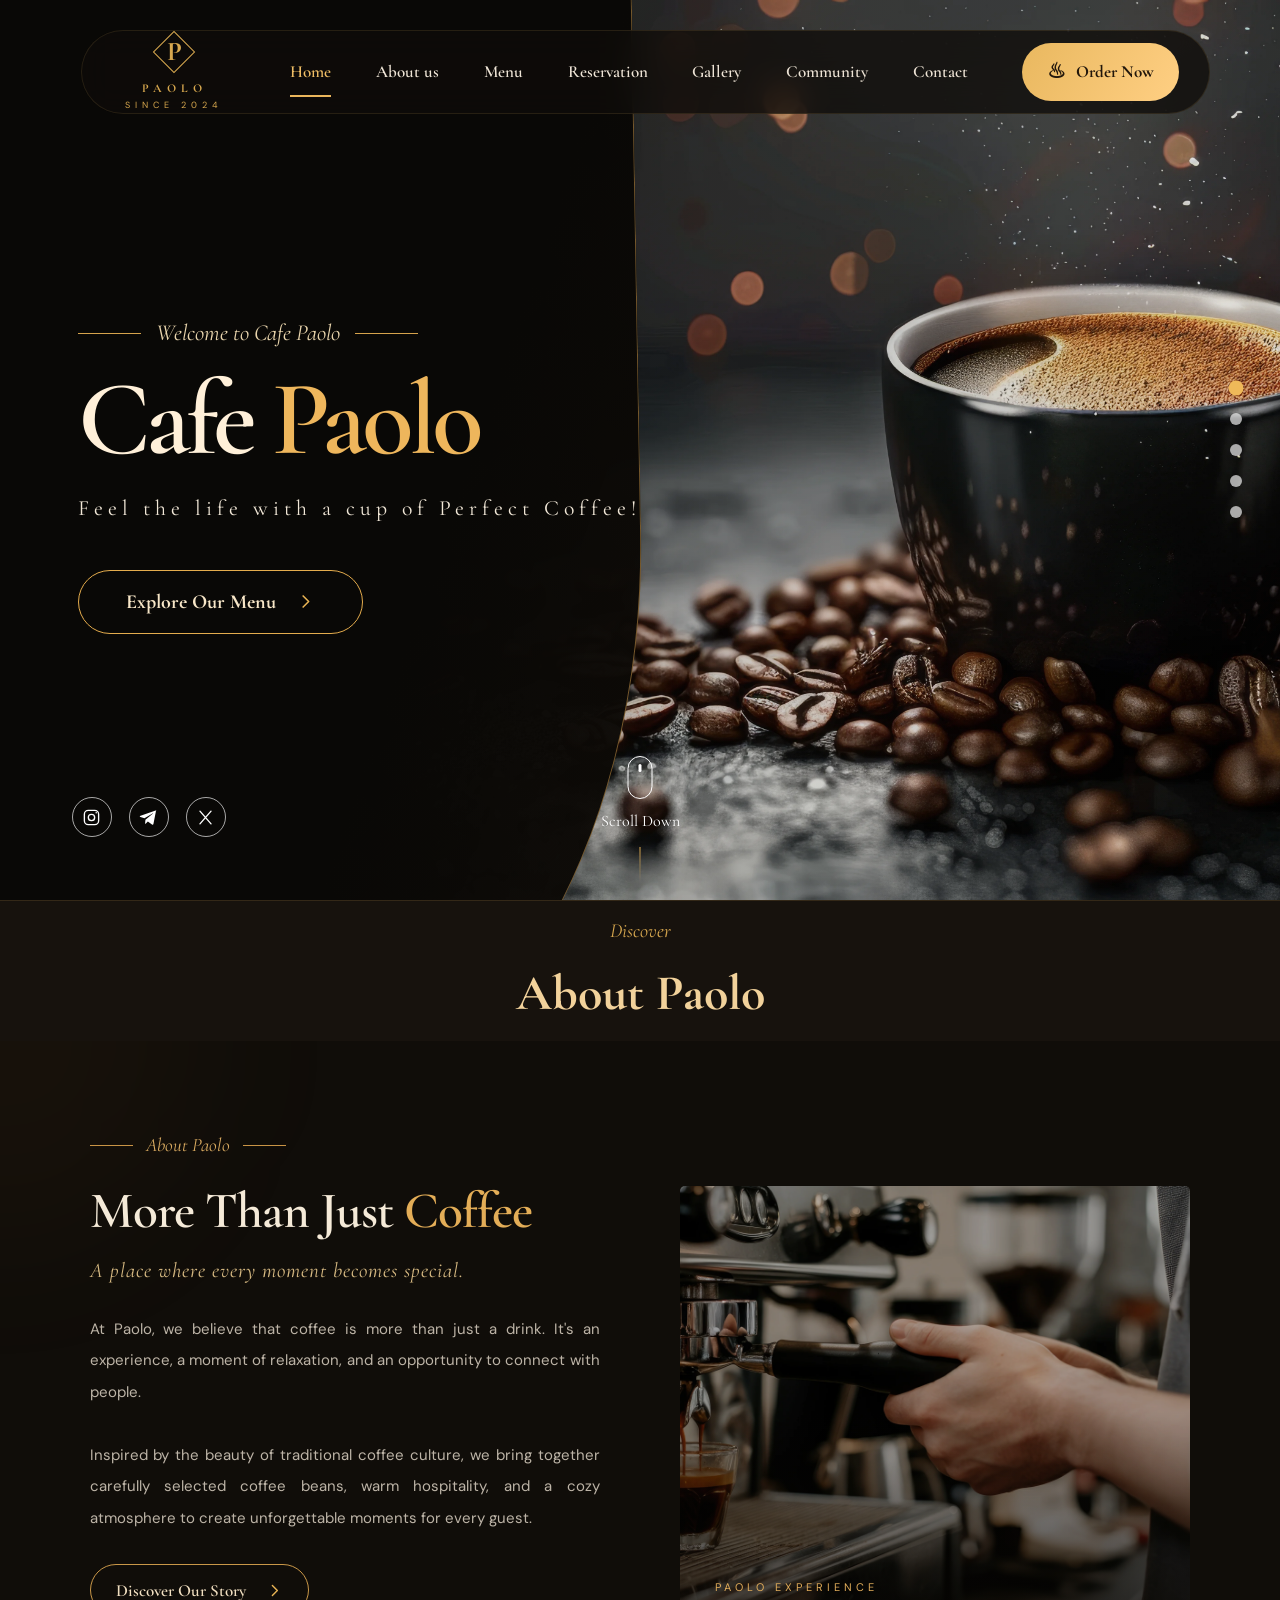
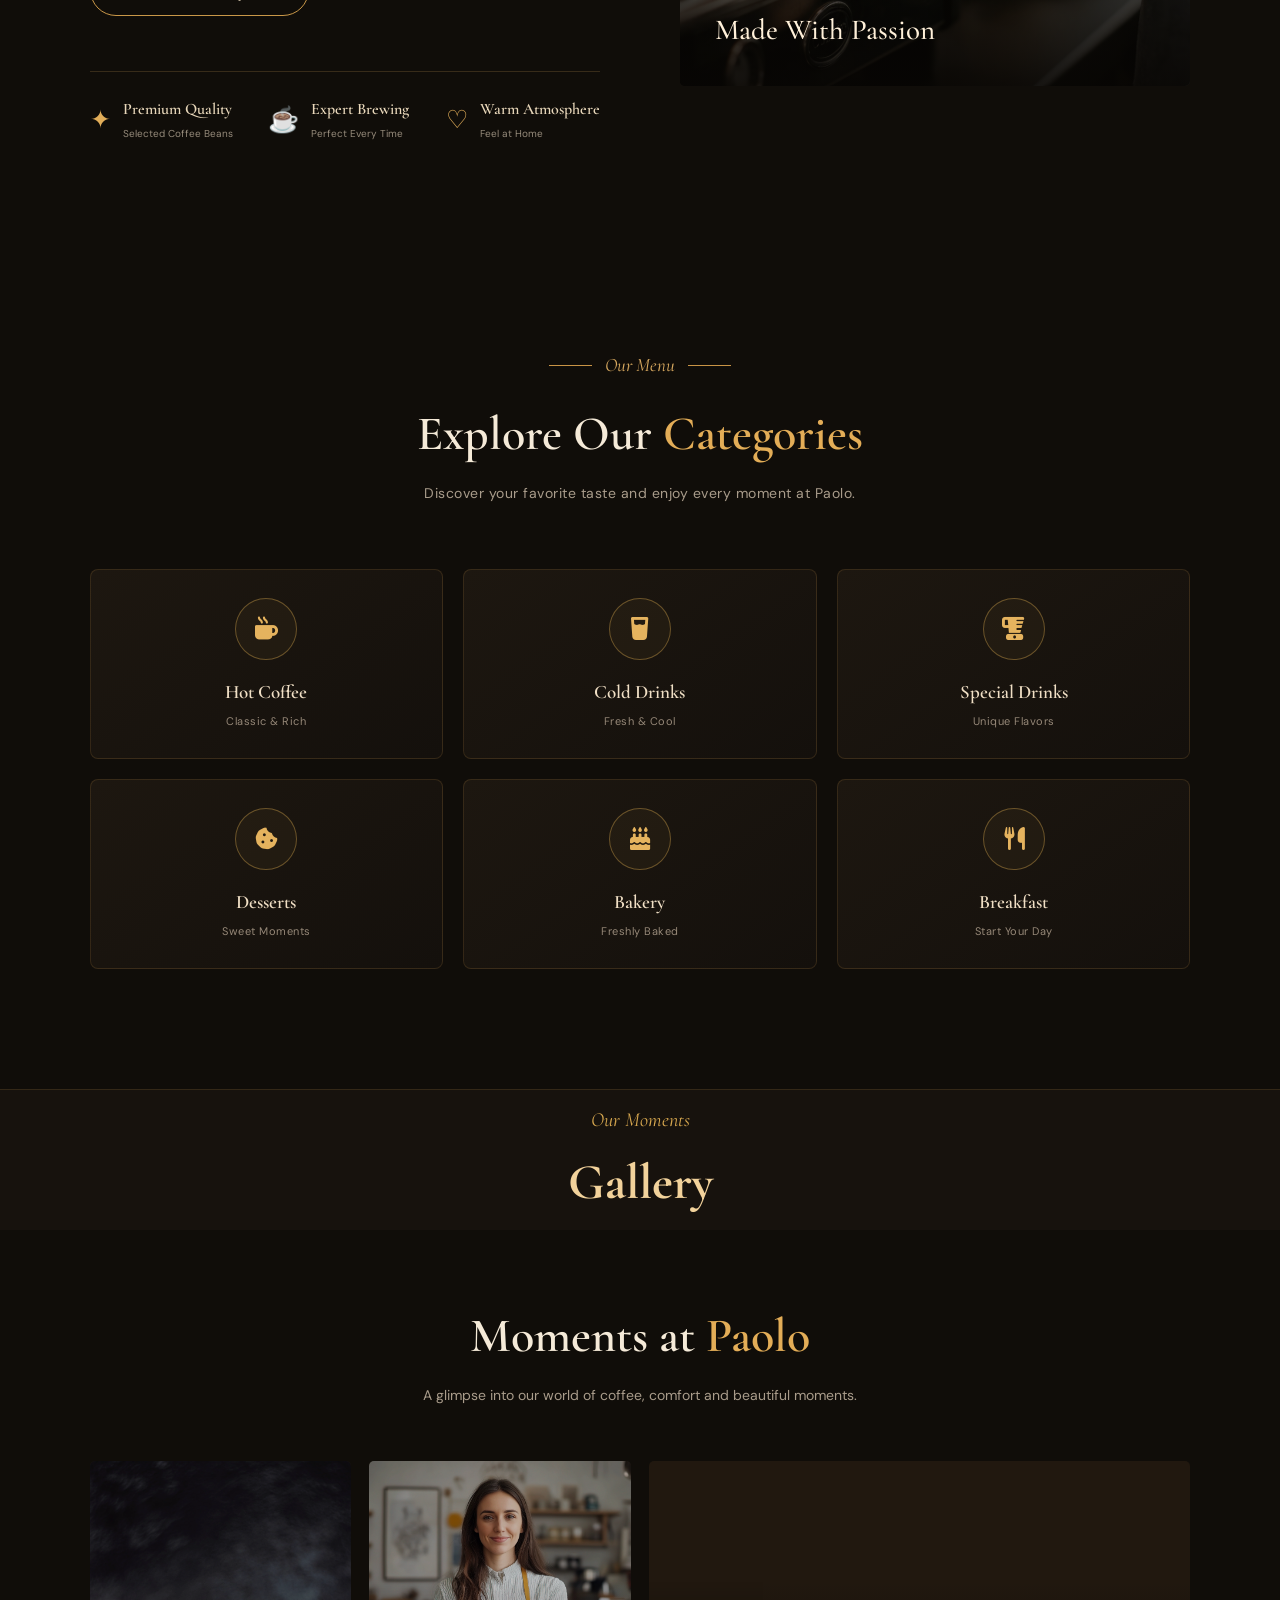
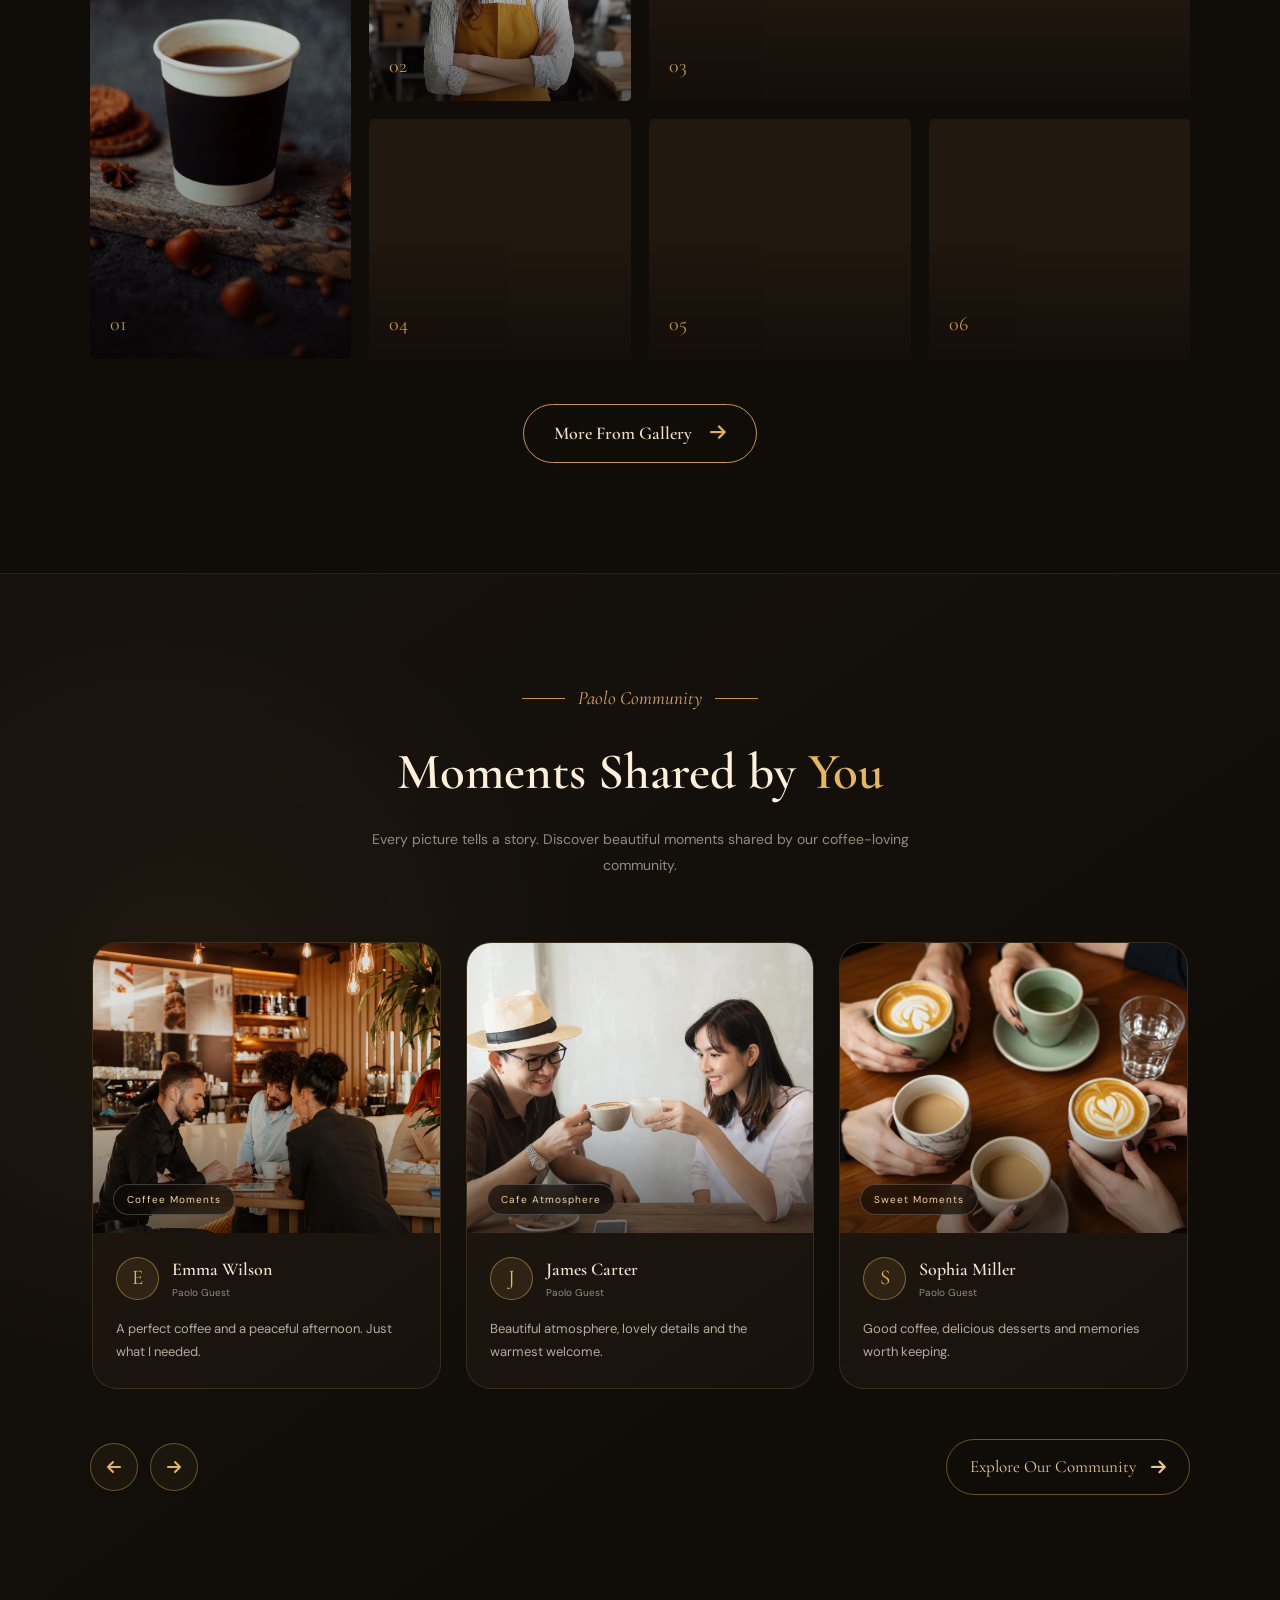
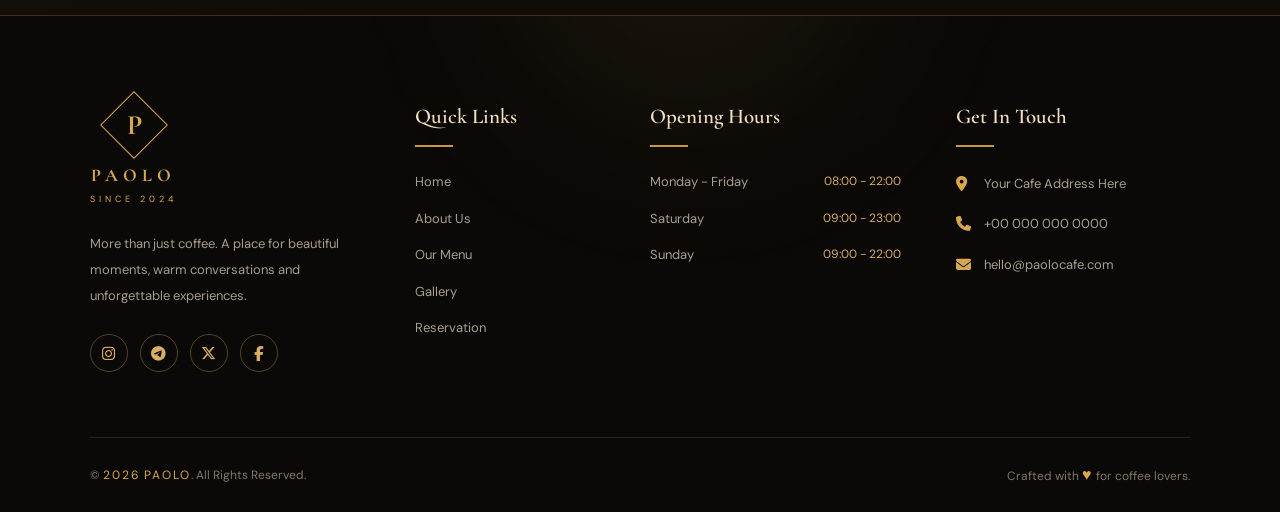
==== commit e242ce24: "add files" ====
--- a/index.html
+++ b/index.html
@@ -32,6 +32,7 @@
             <a href="#menu">Menu</a>
             <a href="#reservation">Reservation</a>
             <a href="#gallery">Gallery</a>
+            <a href="community.html">Community</a>
             <a href="#contact">Contact</a>
         </nav>
 
@@ -239,6 +240,173 @@
                 </div>
             </section>
         </section>
+
+<!-- Community Highlights -->
+<section class="community-section" id="community">
+    <div class="community-container">
+
+        <div class="community-heading">
+            <div class="section-label">
+                <span></span>
+                Paolo Community
+                <span></span>
+            </div>
+
+            <h2>Moments Shared by <span>You</span></h2>
+            <p>
+                Every picture tells a story. Discover beautiful moments
+                shared by our coffee-loving community.
+            </p>
+        </div>
+
+        <div class="community-carousel" data-community-carousel>
+
+            <div class="community-track" id="communityTrack">
+
+                <article class="community-card">
+                    <a href="./asstes/images/1.webp"
+                       class="community-image">
+                        <img src="./asstes/images/1.webp"
+                             alt="Coffee moment shared by a Paolo guest"
+                             loading="lazy">
+                        <span class="community-image-label">Coffee Moments</span>
+                    </a>
+                    <div class="community-card-content">
+                        <div class="community-user">
+                            <span class="user-avatar">E</span>
+                            <div>
+                                <h3>Emma Wilson</h3>
+                                <span>Paolo Guest</span>
+                            </div>
+                        </div>
+                        <p>A perfect coffee and a peaceful afternoon. Just what I needed.</p>
+                    </div>
+                </article>
+
+                <article class="community-card">
+                    <a href="./asstes/images/2.webp"
+                       class="community-image">
+                        <img src="./asstes/images/2.webp"
+                             alt="Paolo Cafe atmosphere shared by a guest"
+                             loading="lazy">
+                        <span class="community-image-label">Cafe Atmosphere</span>
+                    </a>
+                    <div class="community-card-content">
+                        <div class="community-user">
+                            <span class="user-avatar">J</span>
+                            <div>
+                                <h3>James Carter</h3>
+                                <span>Paolo Guest</span>
+                            </div>
+                        </div>
+                        <p>Beautiful atmosphere, lovely details and the warmest welcome.</p>
+                    </div>
+                </article>
+
+                <article class="community-card">
+                    <a href="./asstes/images/3.webp"
+                       class="community-image">
+                        <img src="./asstes/images/3.webp"
+                             alt="Dessert shared by a Paolo guest"
+                             loading="lazy">
+                        <span class="community-image-label">Sweet Moments</span>
+                    </a>
+                    <div class="community-card-content">
+                        <div class="community-user">
+                            <span class="user-avatar">S</span>
+                            <div>
+                                <h3>Sophia Miller</h3>
+                                <span>Paolo Guest</span>
+                            </div>
+                        </div>
+                        <p>Good coffee, delicious desserts and memories worth keeping.</p>
+                    </div>
+                </article>
+
+                <article class="community-card">
+                    <a href="./asstes/images/4.webp"
+                       class="community-image">
+                        <img src="./asstes/images/4.webp"
+                             alt="Coffee shared by a Paolo guest"
+                             loading="lazy">
+                        <span class="community-image-label">Coffee Moments</span>
+                    </a>
+                    <div class="community-card-content">
+                        <div class="community-user">
+                            <span class="user-avatar">A</span>
+                            <div>
+                                <h3>Alex Morgan</h3>
+                                <span>Paolo Guest</span>
+                            </div>
+                        </div>
+                        <p>Some places make ordinary days feel a little more special.</p>
+                    </div>
+                </article>
+
+                <article class="community-card">
+                    <a href="./asstes/images/5.webp"
+                       class="community-image">
+                        <img src="./asstes/images/5.webp"
+                             alt="Paolo Cafe interior shared by a guest"
+                             loading="lazy">
+                        <span class="community-image-label">Cafe Atmosphere</span>
+                    </a>
+                    <div class="community-card-content">
+                        <div class="community-user">
+                            <span class="user-avatar">L</span>
+                            <div>
+                                <h3>Lucy Brown</h3>
+                                <span>Paolo Guest</span>
+                            </div>
+                        </div>
+                        <p>My favorite corner, my favorite coffee, my favorite place.</p>
+                    </div>
+                </article>
+
+                <article class="community-card">
+                    <a href="./asstes/images/6.webp"
+                       class="community-image">
+                        <img src="./asstes/images/6.webp"
+                             alt="A special Paolo Cafe moment"
+                             loading="lazy">
+                        <span class="community-image-label">Sweet Moments</span>
+                    </a>
+                    <div class="community-card-content">
+                        <div class="community-user">
+                            <span class="user-avatar">D</span>
+                            <div>
+                                <h3>Daniel Smith</h3>
+                                <span>Paolo Guest</span>
+                            </div>
+                        </div>
+                        <p>A little break, a great cup of coffee and a beautiful place.</p>
+                    </div>
+                </article>
+
+            </div>
+        </div>
+
+        <div class="community-controls">
+            <div class="community-arrows">
+                <button class="community-arrow" id="communityPrev"
+                        type="button" aria-label="Previous posts">
+                    <i class="fa-solid fa-arrow-left"></i>
+                </button>
+                <button class="community-arrow" id="communityNext"
+                        type="button" aria-label="Next posts">
+                    <i class="fa-solid fa-arrow-right"></i>
+                </button>
+            </div>
+
+            <a href="community.html" class="community-more">
+                Explore Our Community
+                <i class="fa-solid fa-arrow-right"></i>
+            </a>
+        </div>
+
+    </div>
+</section>
+
     </main>
 
     <!-- Footer -->
--- a/asstes/css/style.css
+++ b/asstes/css/style.css
@@ -1531,3 +1531,299 @@
         transition-duration: 0.01ms !important;
     }
 }
+
+/* =========================================================
+   14. COMMUNITY SLIDESHOW
+========================================================= */
+
+.community-section {
+    position: relative;
+    overflow: hidden;
+    padding: 110px var(--page-gutter) 120px;
+    background:
+        radial-gradient(circle at 15% 40%, rgba(216, 168, 79, 0.055), transparent 32%),
+        linear-gradient(145deg, #17120d, #100d09 70%);
+    border-top: 1px solid rgba(216, 168, 79, 0.13);
+}
+
+.community-container {
+    width: 100%;
+    max-width: var(--content-width);
+    margin: auto;
+}
+
+.community-heading {
+    max-width: 650px;
+    margin: 0 auto 55px;
+    text-align: center;
+}
+
+.community-heading .section-label {
+    justify-content: center;
+}
+
+.community-heading h2 {
+    color: var(--color-text);
+    font-family: var(--font-display);
+    font-size: clamp(35px, 4vw, 51px);
+    font-weight: 600;
+}
+
+.community-heading h2 span {
+    color: var(--color-gold-light);
+}
+
+.community-heading p {
+    max-width: 550px;
+    margin: 15px auto 0;
+    color: var(--color-text-muted);
+    font-size: 14px;
+    line-height: 1.9;
+}
+
+.community-carousel {
+    overflow: hidden;
+    padding: 8px 2px 20px;
+}
+
+.community-track {
+    display: flex;
+    gap: 25px;
+    overflow-x: auto;
+    scroll-behavior: smooth;
+    scroll-snap-type: x mandatory;
+    scrollbar-width: none;
+    cursor: grab;
+}
+
+.community-track::-webkit-scrollbar {
+    display: none;
+}
+
+.community-track.is-dragging {
+    cursor: grabbing;
+    scroll-behavior: auto;
+    scroll-snap-type: none;
+}
+
+.community-card {
+    flex: 0 0 calc((100% - 50px) / 3);
+    min-width: 0;
+    overflow: hidden;
+    border: 1px solid rgba(216, 168, 79, 0.17);
+    border-radius: 25px;
+    background: linear-gradient(145deg, #21180f, #17120d);
+    scroll-snap-align: start;
+    transition: transform 0.35s ease, border-color 0.35s ease,
+                box-shadow 0.35s ease;
+}
+
+.community-card:hover {
+    transform: translateY(-7px);
+    border-color: rgba(216, 168, 79, 0.55);
+    box-shadow: 0 18px 40px rgba(0, 0, 0, 0.3);
+}
+
+.community-image {
+    position: relative;
+    display: block;
+    height: 290px;
+    overflow: hidden;
+    background: var(--color-surface);
+}
+
+.community-image::after {
+    position: absolute;
+    inset: 0;
+    background: linear-gradient(to top, rgba(8, 6, 4, 0.55), transparent 45%);
+    content: "";
+    pointer-events: none;
+}
+
+.community-image img {
+    width: 100%;
+    height: 100%;
+    object-fit: cover;
+    transition: transform 0.7s ease;
+}
+
+.community-card:hover .community-image img {
+    transform: scale(1.07);
+}
+
+.community-image-label {
+    position: absolute;
+    z-index: 1;
+    bottom: 18px;
+    left: 20px;
+    padding: 7px 13px;
+    border: 1px solid rgba(255, 255, 255, 0.2);
+    border-radius: 30px;
+    background: rgba(16, 13, 9, 0.65);
+    color: #f1d5a2;
+    font-size: 10px;
+    letter-spacing: 1px;
+    backdrop-filter: blur(10px);
+}
+
+.community-card-content {
+    padding: 23px;
+}
+
+.community-user {
+    display: flex;
+    align-items: center;
+    gap: 13px;
+}
+
+.user-avatar {
+    display: grid;
+    width: 43px;
+    height: 43px;
+    flex-shrink: 0;
+    place-items: center;
+    border: 1px solid rgba(216, 168, 79, 0.5);
+    border-radius: 50%;
+    background: rgba(216, 168, 79, 0.1);
+    color: var(--color-gold-light);
+    font-family: var(--font-display);
+    font-size: 21px;
+}
+
+.community-user h3 {
+    color: #f2e4cf;
+    font-family: var(--font-display);
+    font-size: 18px;
+    font-weight: 600;
+}
+
+.community-user div > span {
+    display: block;
+    margin-top: 2px;
+    color: var(--color-text-muted);
+    font-size: 10px;
+}
+
+.community-card-content > p {
+    min-height: 48px;
+    margin-top: 17px;
+    color: #b8aa98;
+    font-size: 13px;
+    line-height: 1.8;
+}
+
+.community-controls {
+    display: flex;
+    align-items: center;
+    justify-content: space-between;
+    gap: 20px;
+    margin-top: 30px;
+}
+
+.community-arrows {
+    display: flex;
+    gap: 12px;
+}
+
+.community-arrow {
+    display: grid;
+    width: 48px;
+    height: 48px;
+    place-items: center;
+    border: 1px solid rgba(216, 168, 79, 0.4);
+    border-radius: 50%;
+    background: rgba(216, 168, 79, 0.05);
+    color: var(--color-gold-light);
+    cursor: pointer;
+    transition: background 0.3s ease, color 0.3s ease,
+                transform 0.3s ease;
+}
+
+.community-arrow:hover {
+    transform: translateY(-3px);
+    background: var(--color-gold);
+    color: #171008;
+}
+
+.community-more {
+    display: inline-flex;
+    align-items: center;
+    gap: 15px;
+    padding: 14px 23px;
+    border: 1px solid rgba(216, 168, 79, 0.45);
+    border-radius: 40px;
+    color: #e9c98f;
+    font-family: var(--font-display);
+    font-size: 17px;
+    transition: background 0.3s ease, color 0.3s ease;
+}
+
+.community-more i {
+    transition: transform 0.3s ease;
+}
+
+.community-more:hover {
+    background: var(--color-gold);
+    color: #171008;
+}
+
+.community-more:hover i {
+    transform: translateX(5px);
+}
+
+/* Community responsive */
+
+@media (max-width: 1000px) {
+    .community-card {
+        flex-basis: calc((100% - 25px) / 2);
+    }
+
+    .community-image {
+        height: 260px;
+    }
+}
+
+@media (max-width: 650px) {
+    .community-section {
+        padding: 80px 6%;
+    }
+
+    .community-heading {
+        margin-bottom: 35px;
+    }
+
+    .community-track {
+        gap: 15px;
+    }
+
+    .community-card {
+        flex-basis: 85%;
+    }
+
+    .community-image {
+        height: 260px;
+    }
+
+    .community-card-content {
+        padding: 20px;
+    }
+
+    .community-controls {
+        align-items: flex-start;
+        flex-direction: column;
+    }
+}
+
+@media (max-width: 380px) {
+    .community-card {
+        flex-basis: 92%;
+    }
+
+    .community-image {
+        height: 220px;
+    }
+
+    .community-more {
+        font-size: 15px;
+    }
+}
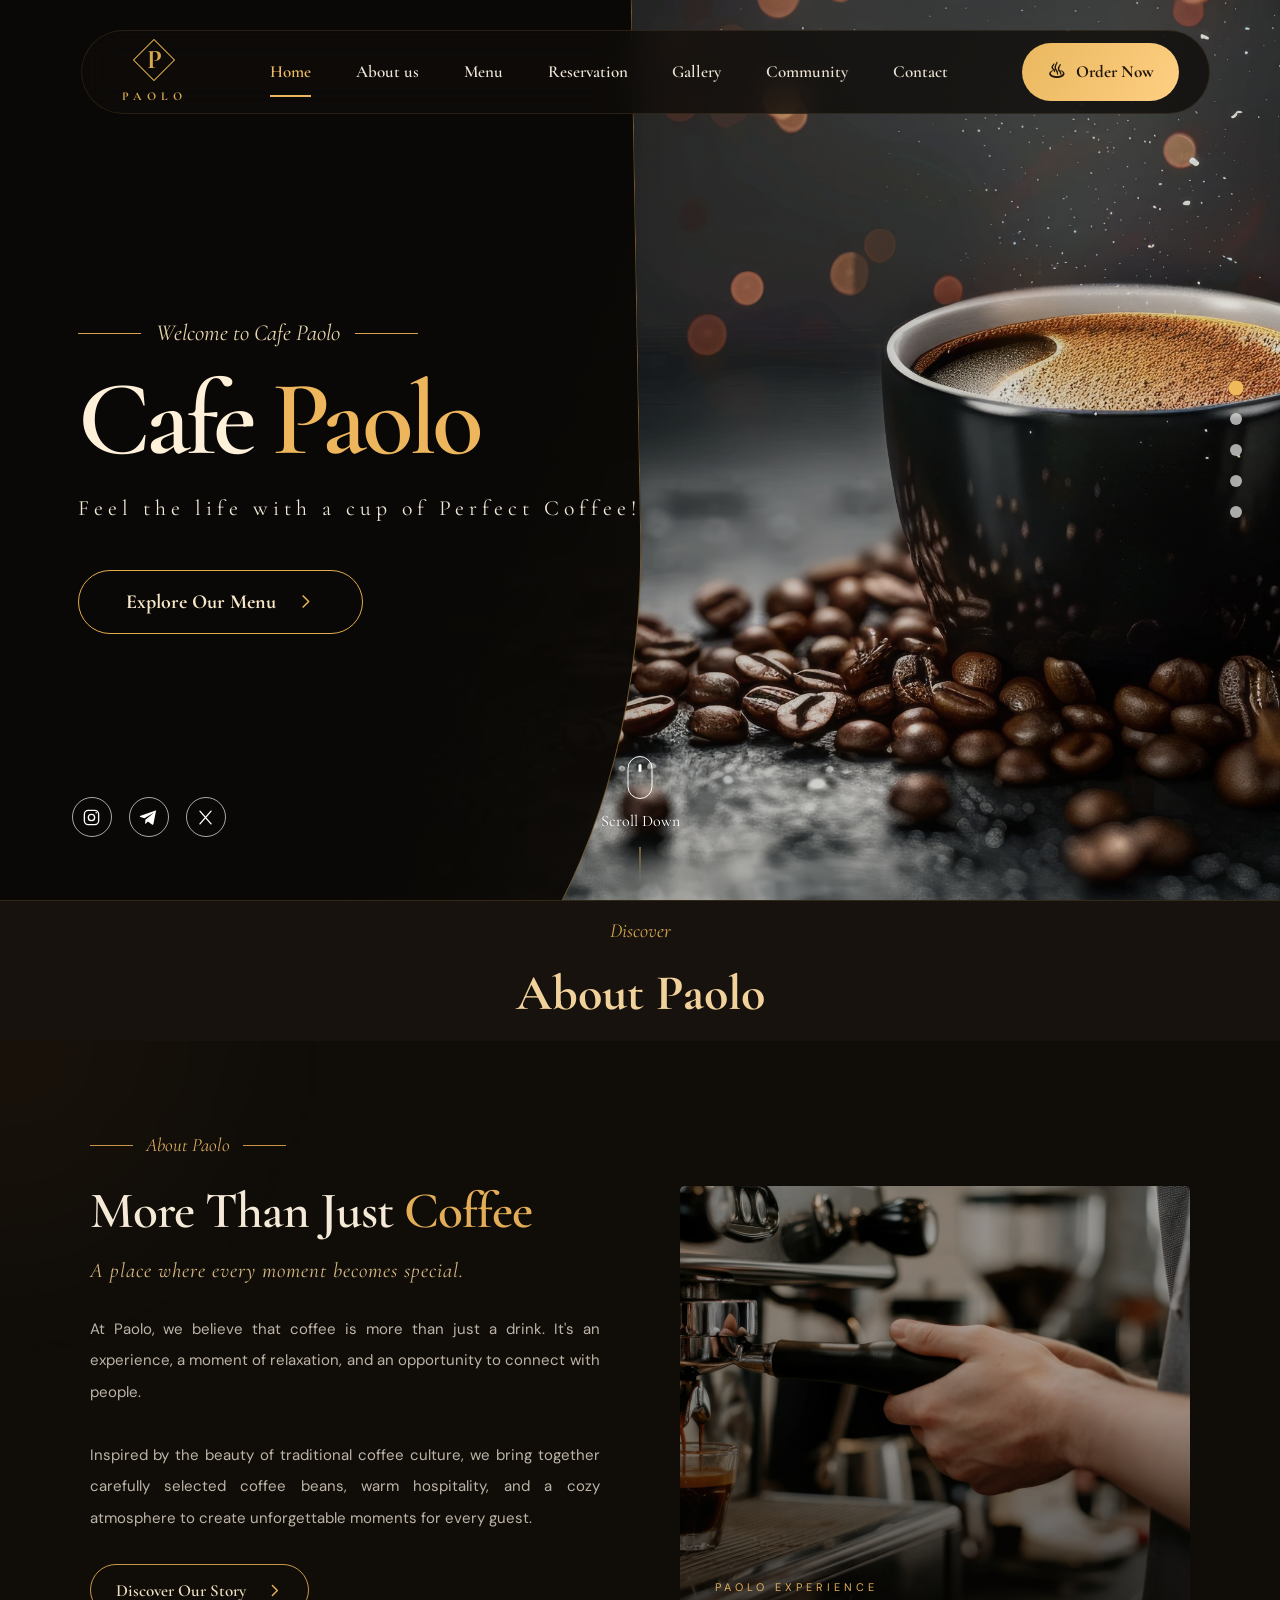
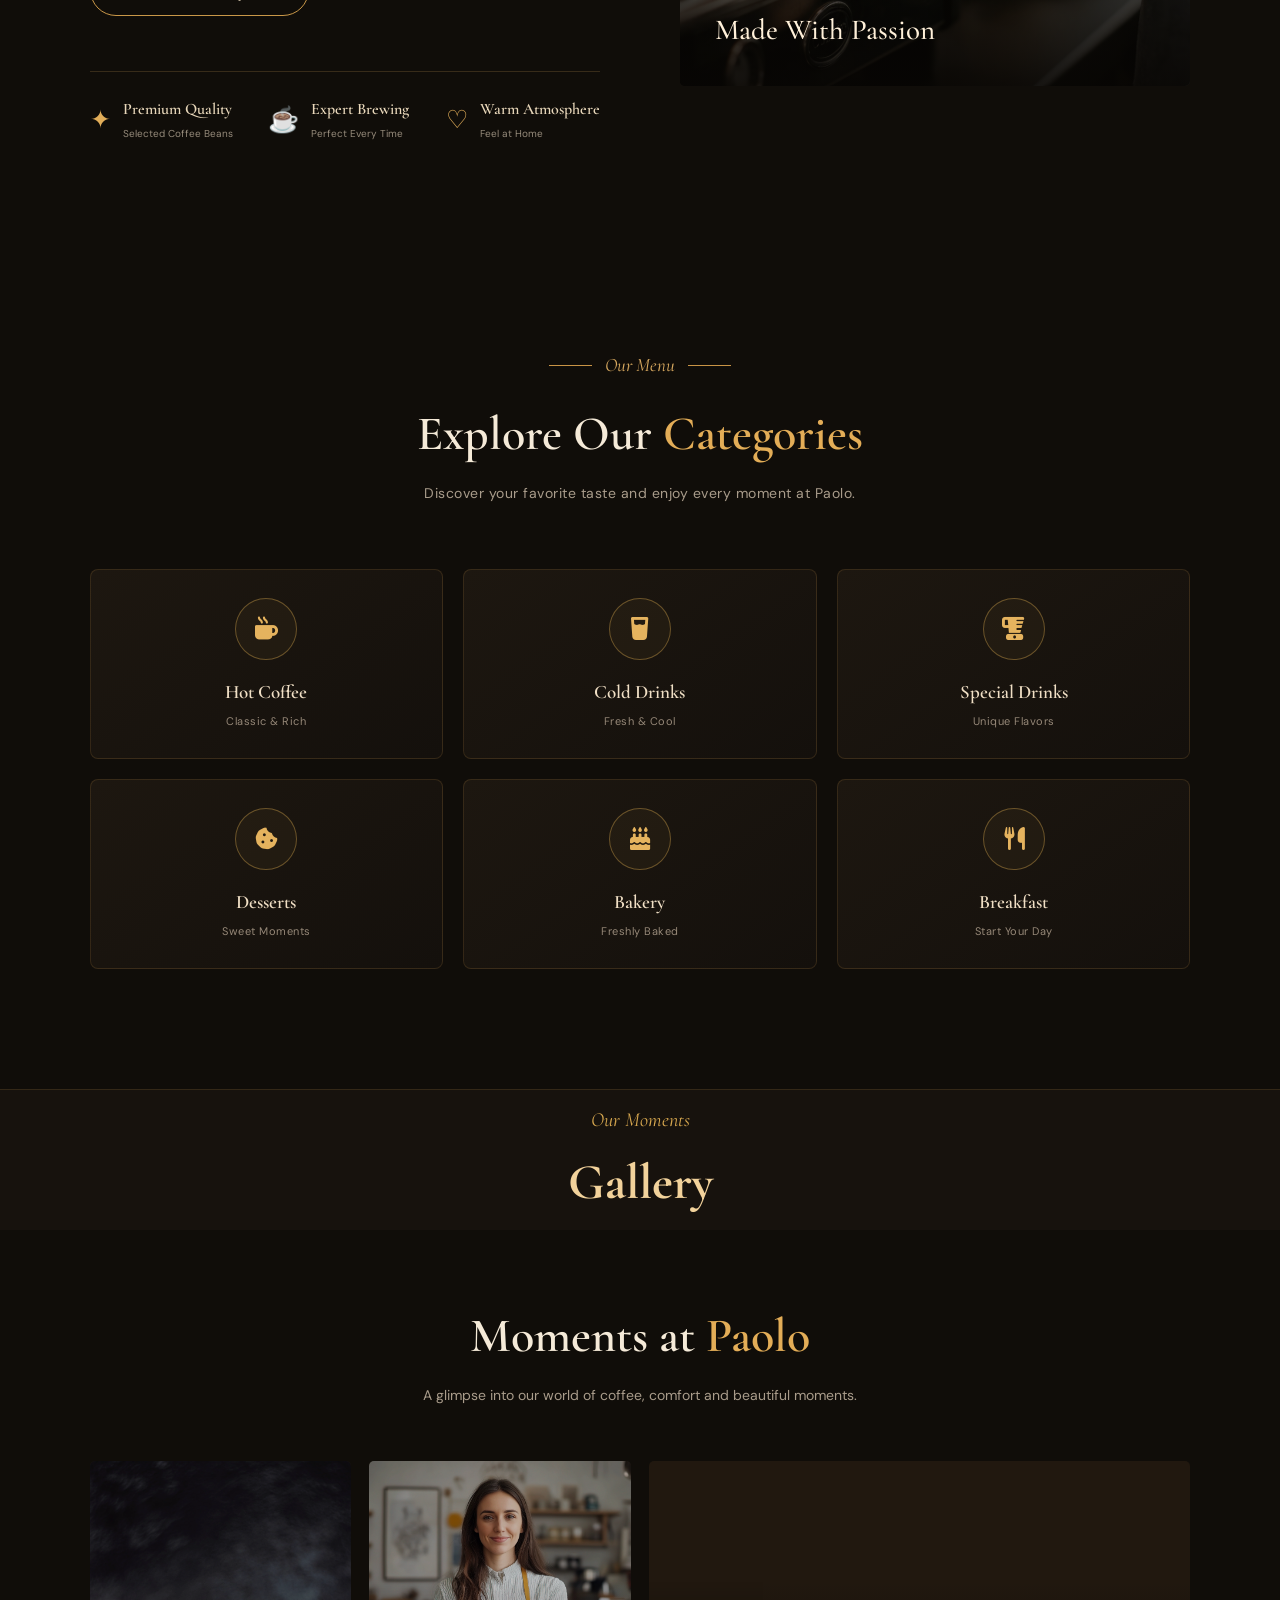
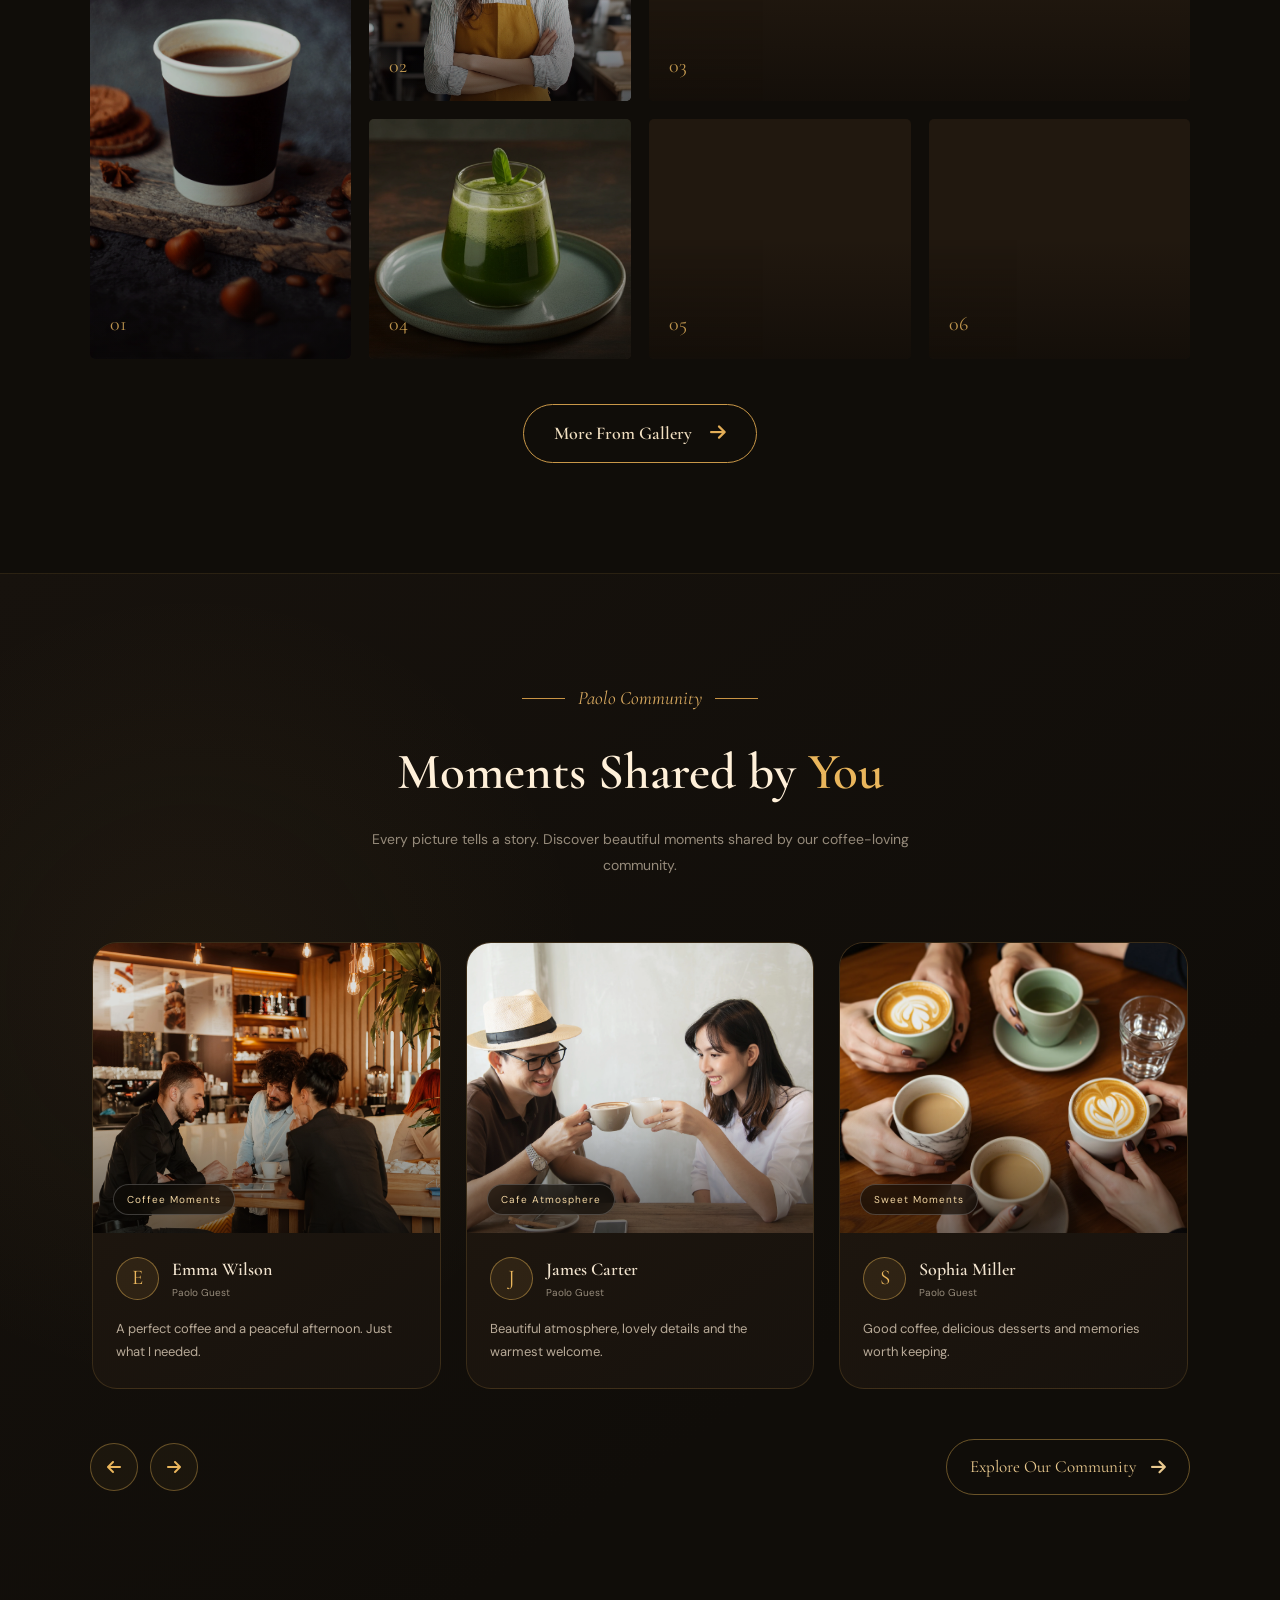
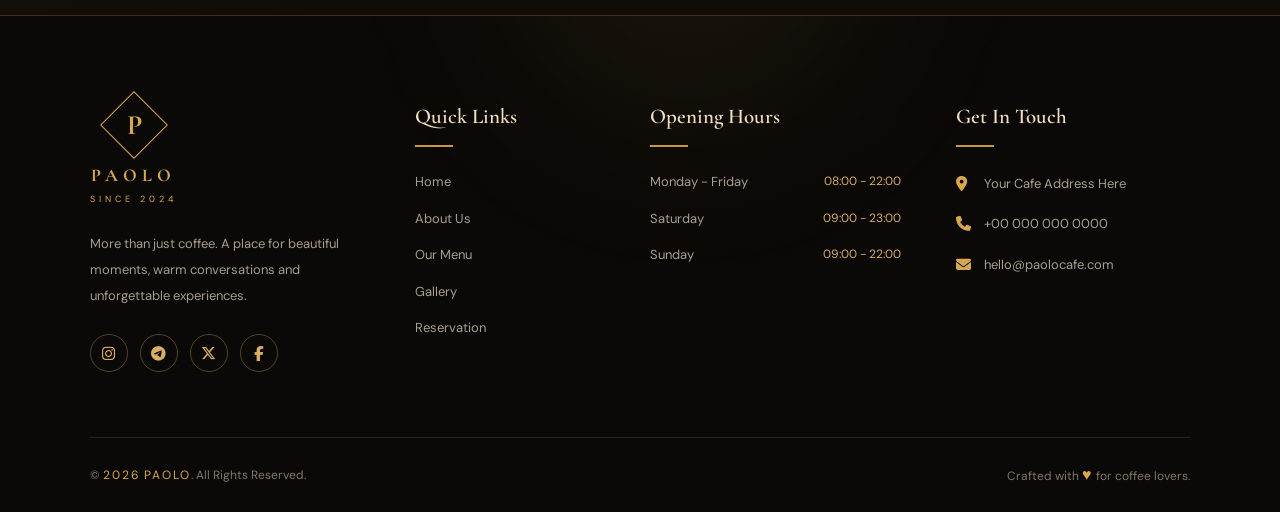
==== commit 0cc6d4af: "add" ====
--- a/index.html
+++ b/index.html
@@ -22,21 +22,21 @@
             <span class="logo-icon" aria-hidden="true"><span>P</span></span>
             <span class="logo-text">
                 <strong>PAOLO</strong>
-                <span>SINCE 2024</span>
+                <!-- <span>SINCE 2024</span> -->
             </span>
         </a>
 
         <nav class="nav" id="nav" aria-label="Main navigation">
             <a href="#home" class="active">Home</a>
             <a href="#about">About us</a>
-            <a href="#menu">Menu</a>
-            <a href="#reservation">Reservation</a>
-            <a href="#gallery">Gallery</a>
-            <a href="community.html">Community</a>
+            <a href="/menu.html">Menu</a>
+            <a href="/reservation.html">Reservation</a>
+            <a href="/gallery.html">Gallery</a>
+            <a href="/community.html">Community</a>
             <a href="#contact">Contact</a>
         </nav>
 
-        <a href="#reservation" class="order-btn">
+        <a href="/reservation.html" class="order-btn">
             <span aria-hidden="true">♨</span>
             Order Now
         </a>
@@ -58,7 +58,7 @@
                 <div class="welcome"><span></span>Welcome to Cafe Paolo<span></span></div>
                 <h1>Cafe <span>Paolo</span></h1>
                 <p class="hero-description">Feel the life with a cup of Perfect Coffee!</p>
-                <a href="#menu" class="explore-btn">
+                <a href="/menu.html" class="explore-btn">
                     Explore Our Menu
                     <svg viewBox="0 0 24 24" fill="none" aria-hidden="true">
                         <path d="M9 5L16 12L9 19" stroke="currentColor" stroke-width="2" stroke-linecap="round" stroke-linejoin="round"/>
--- a/asstes/css/style.css
+++ b/asstes/css/style.css
@@ -104,7 +104,7 @@
 
 .logo {
     display: flex;
-    min-width: 125px;
+    min-width: 85px;
     flex-direction: column;
     align-items: center;
     padding-top: 5px;
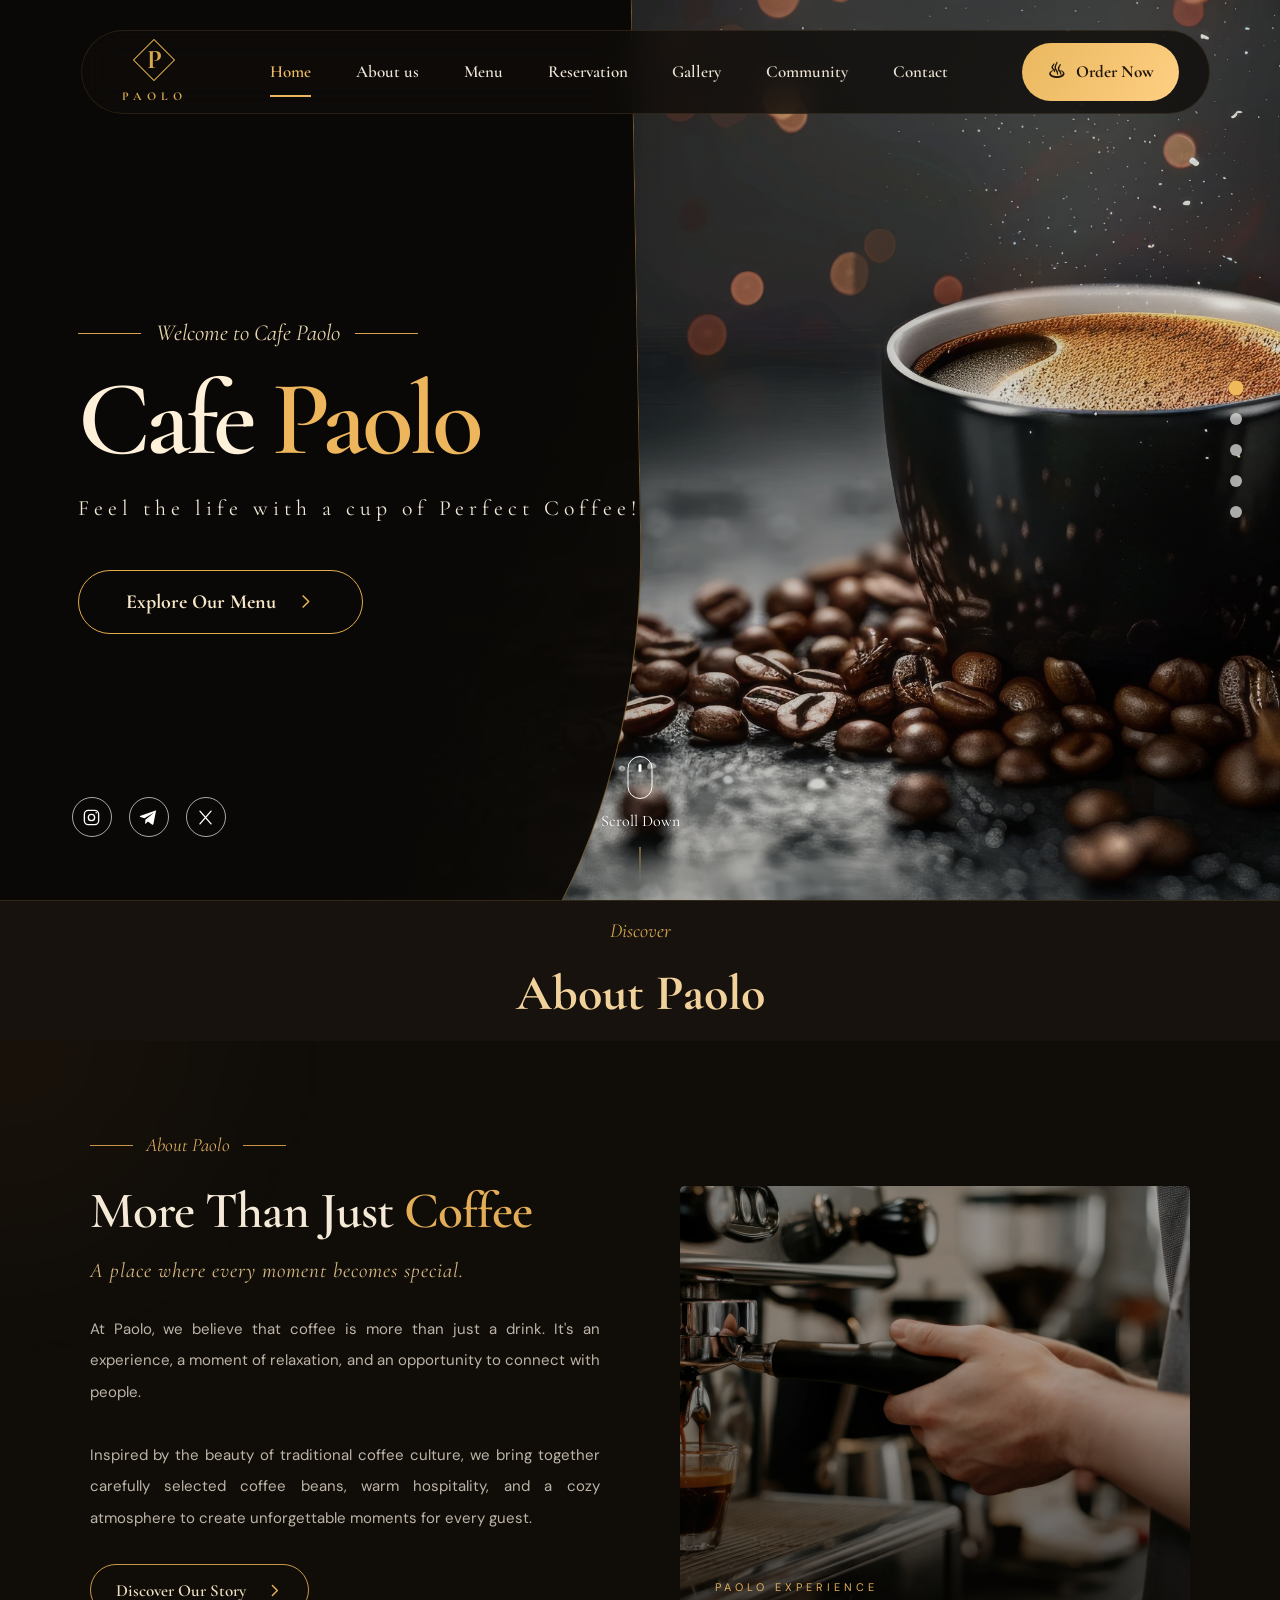
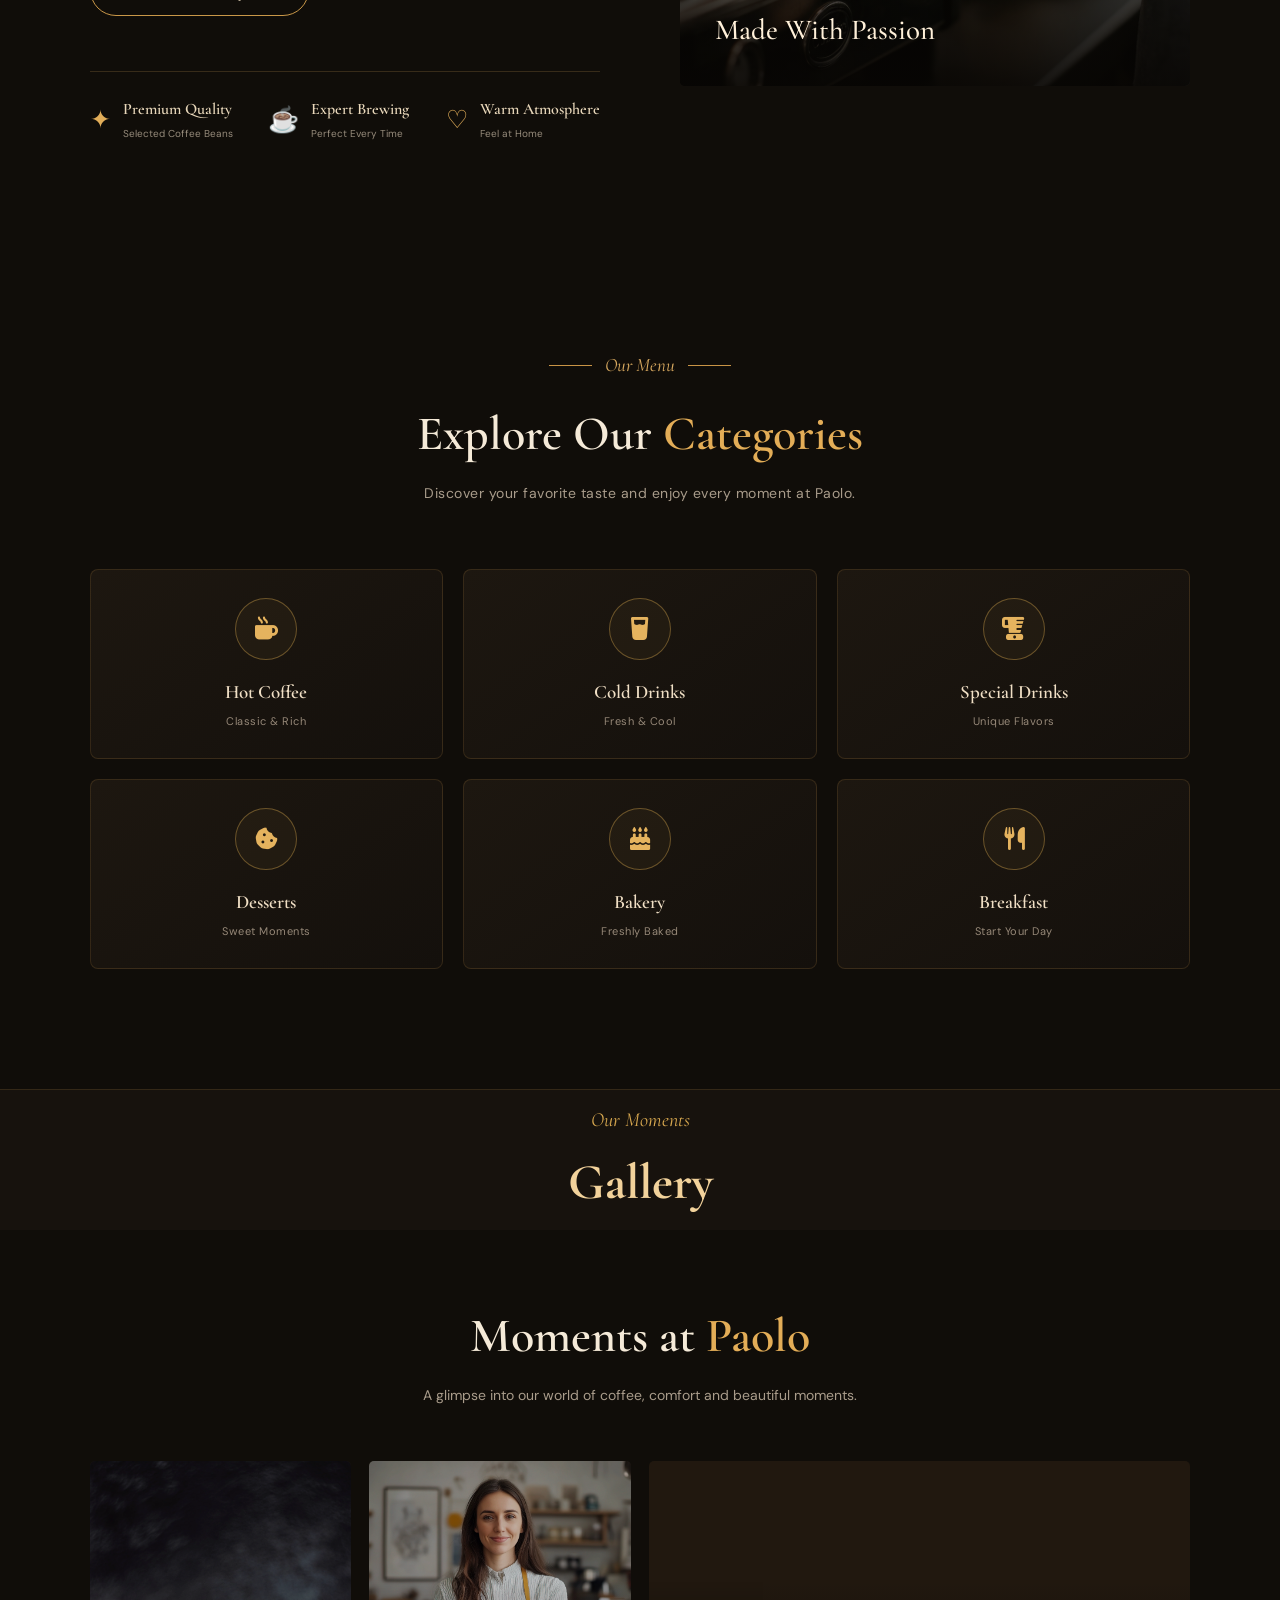
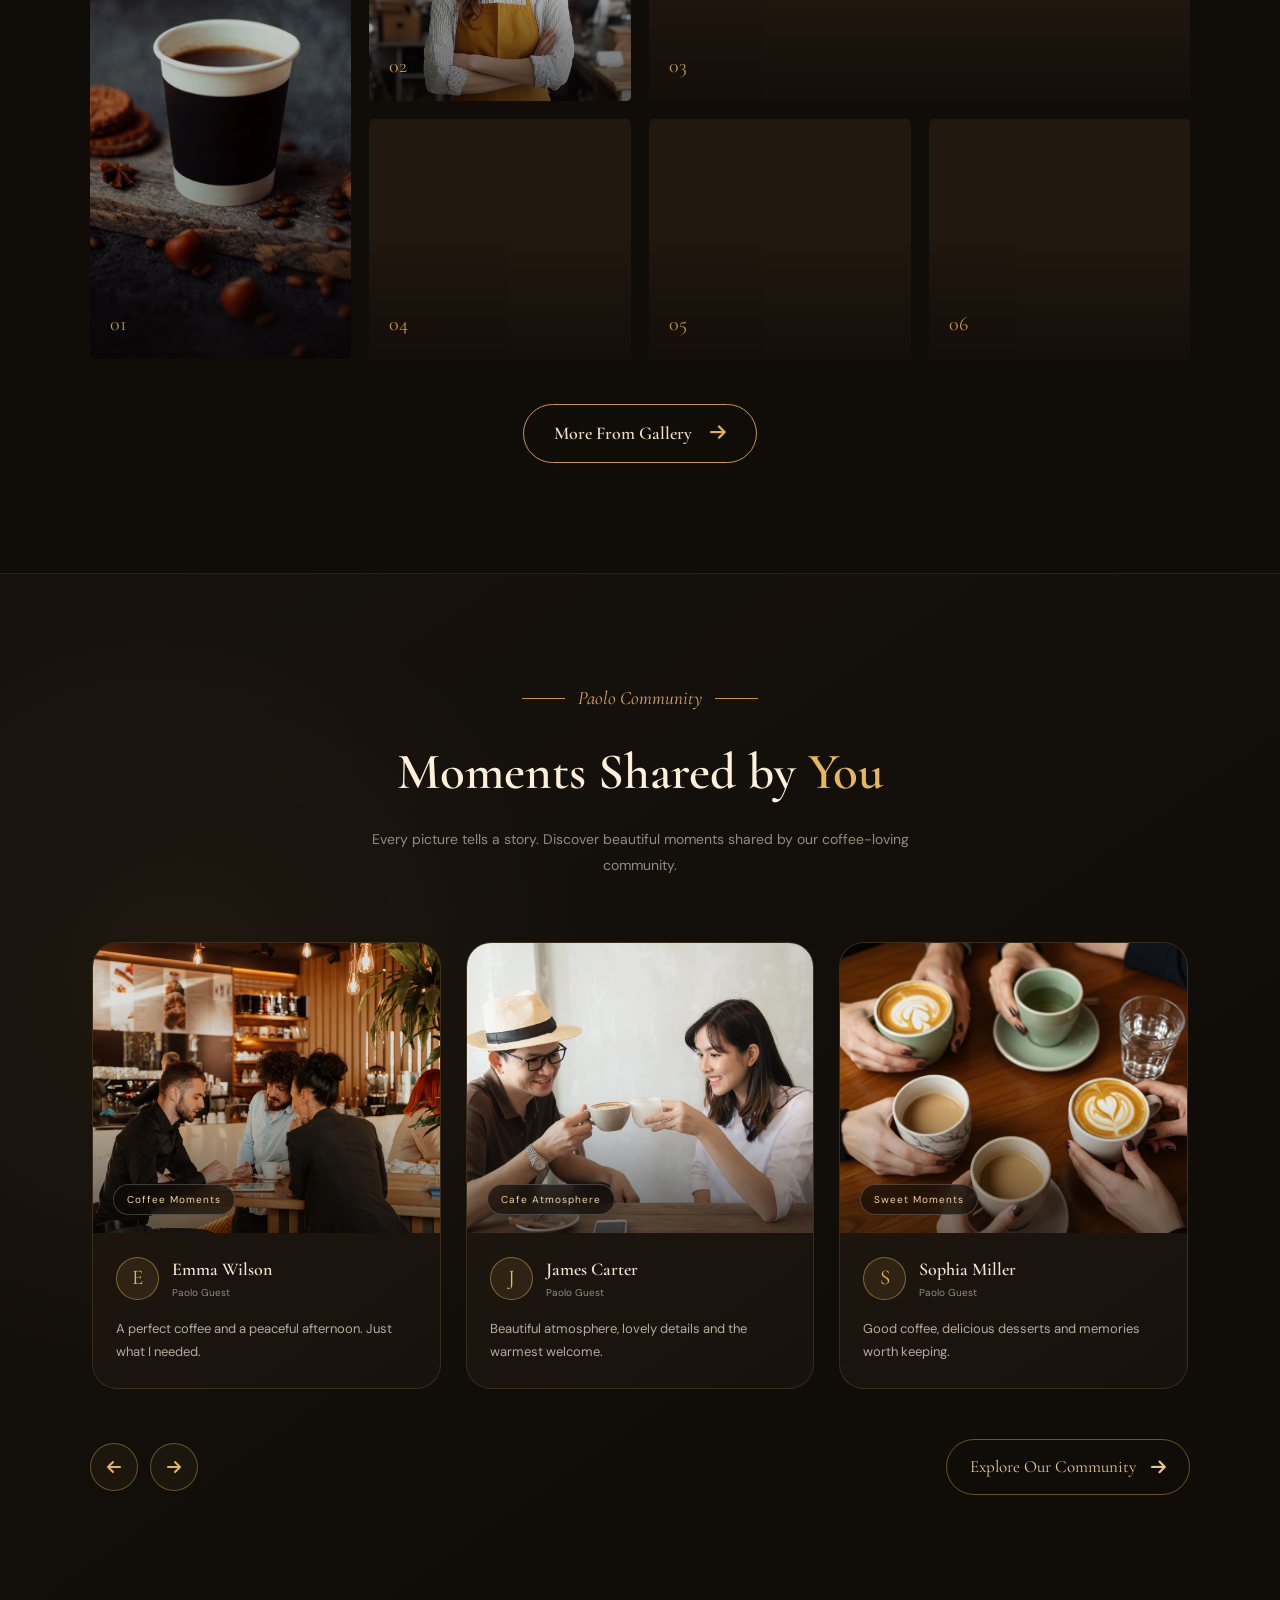
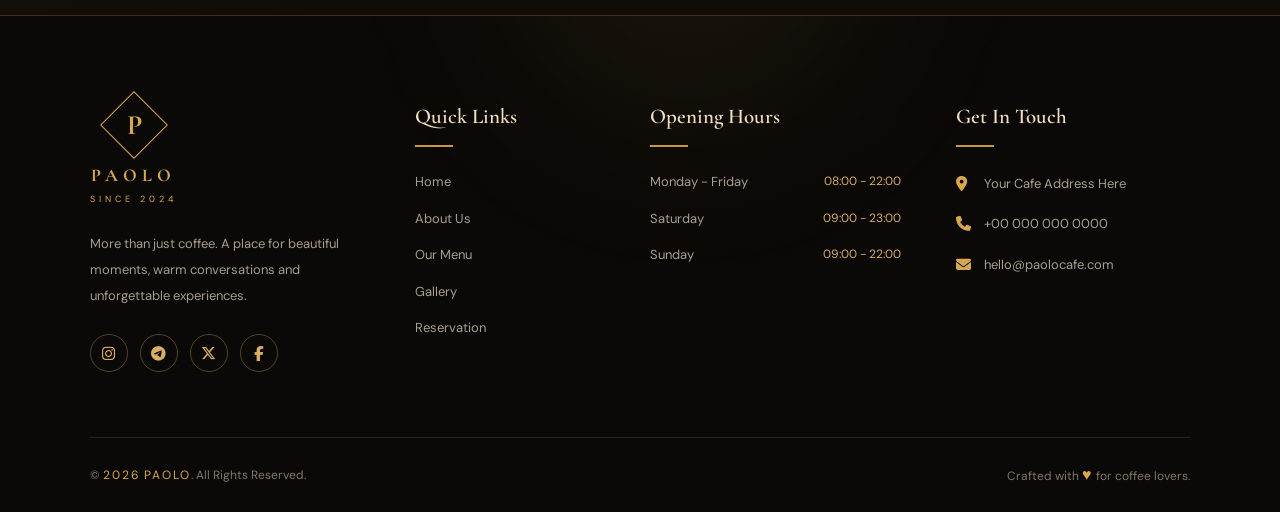
==== commit 4e822f59: "Update index.html" ====
--- a/index.html
+++ b/index.html
@@ -29,10 +29,10 @@
         <nav class="nav" id="nav" aria-label="Main navigation">
             <a href="#home" class="active">Home</a>
             <a href="#about">About us</a>
-            <a href="/menu.html">Menu</a>
-            <a href="/reservation.html">Reservation</a>
-            <a href="/gallery.html">Gallery</a>
-            <a href="/community.html">Community</a>
+            <a href="./menu.html">Menu</a>
+            <a href="./reservation.html">Reservation</a>
+            <a href="./gallery.html">Gallery</a>
+            <a href="./community.html">Community</a>
             <a href="#contact">Contact</a>
         </nav>
 
@@ -120,7 +120,7 @@
                             selected coffee beans, warm hospitality, and a cozy atmosphere to create
                             unforgettable moments for every guest.
                         </p>
-                        <a href="#menu" class="about-btn">
+                        <a href="/story.html" class="about-btn">
                             Discover Our Story
                             <svg viewBox="0 0 24 24" fill="none" aria-hidden="true">
                                 <path d="M9 5L16 12L9 19" stroke="currentColor" stroke-width="2" stroke-linecap="round" stroke-linejoin="round"/>
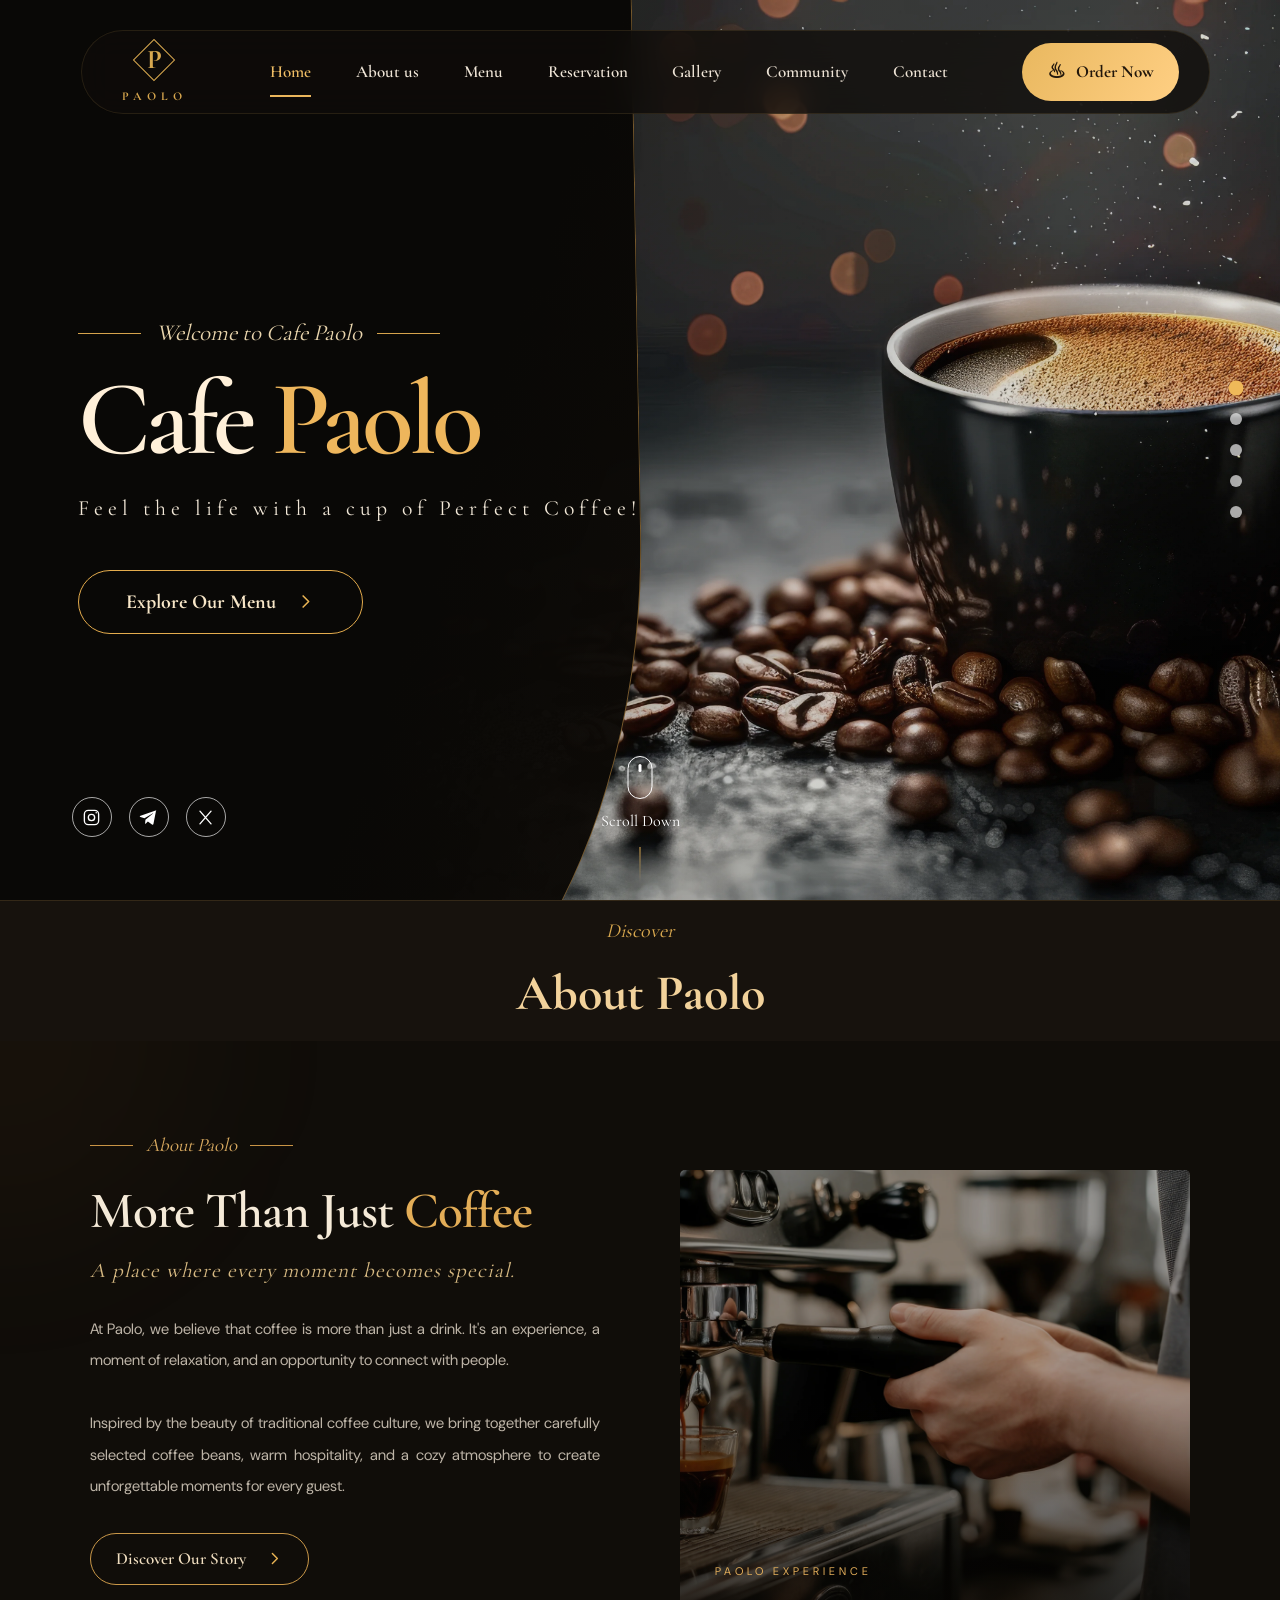
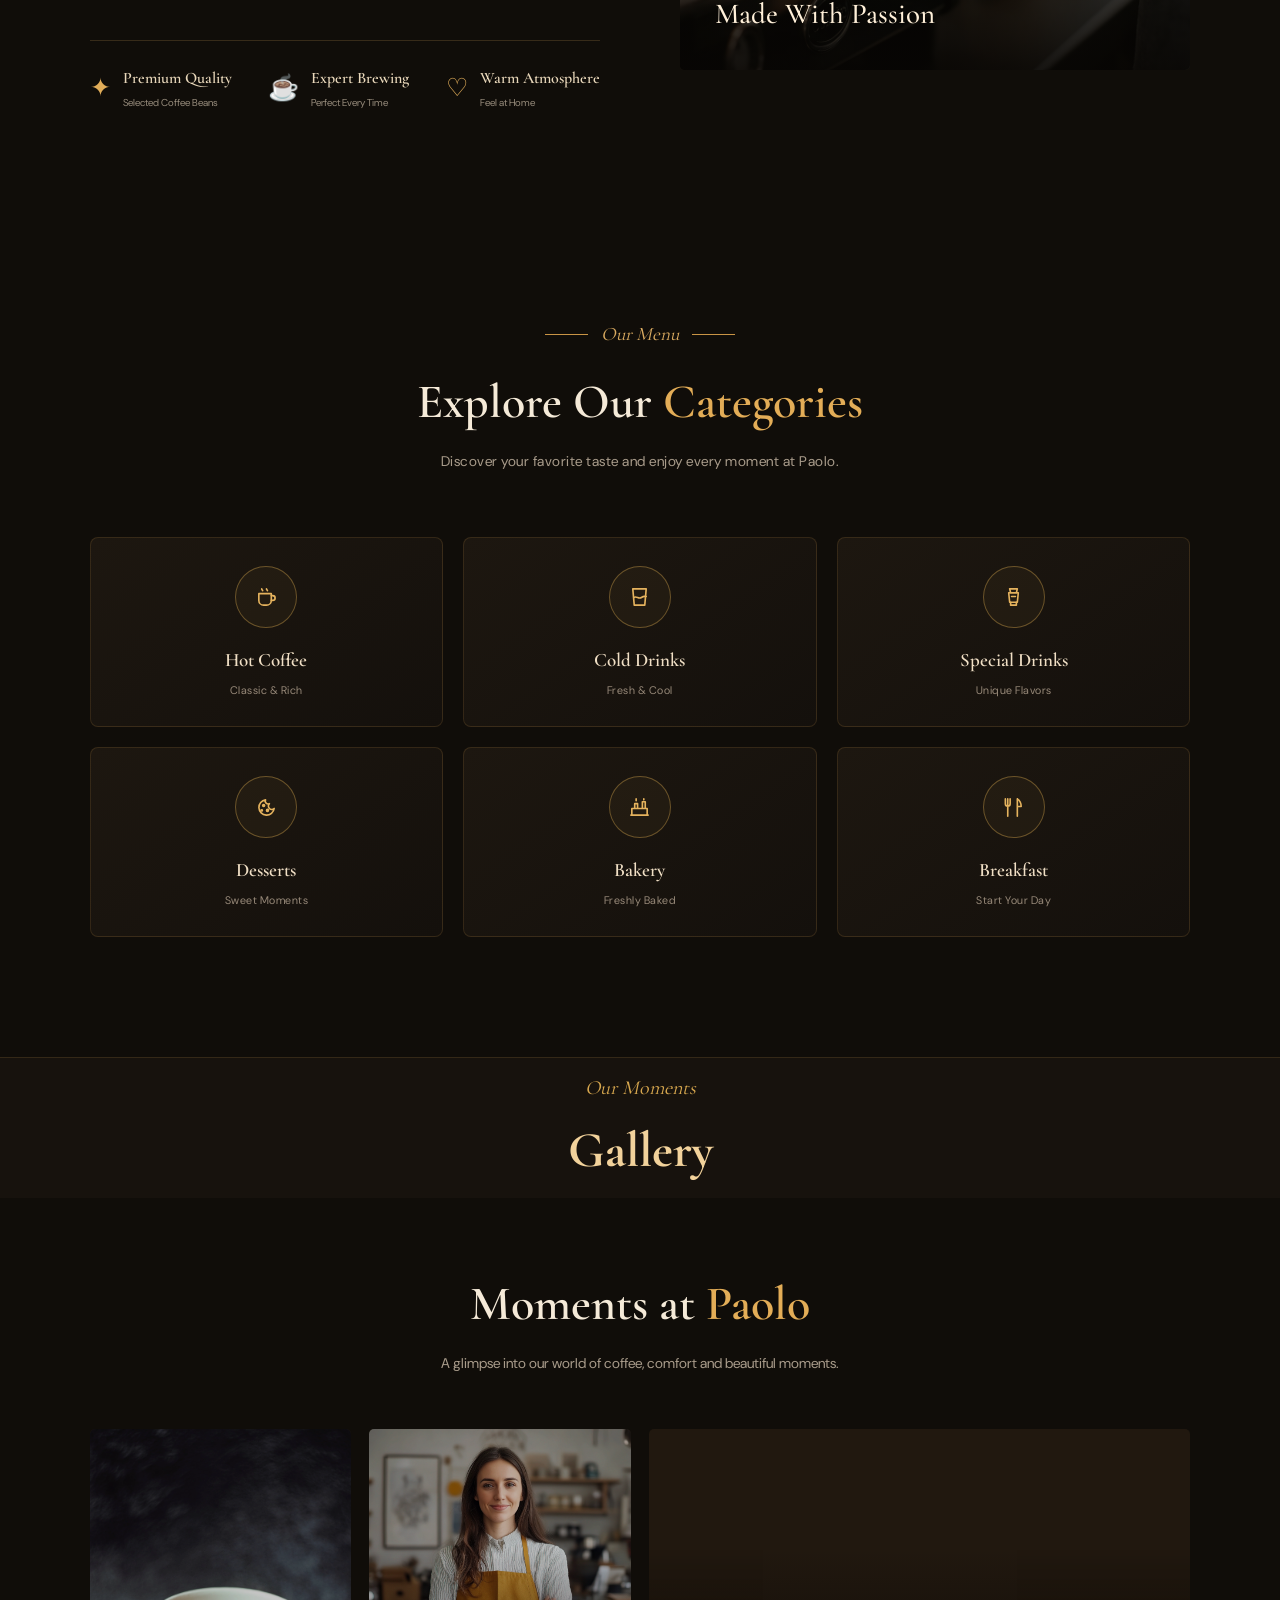
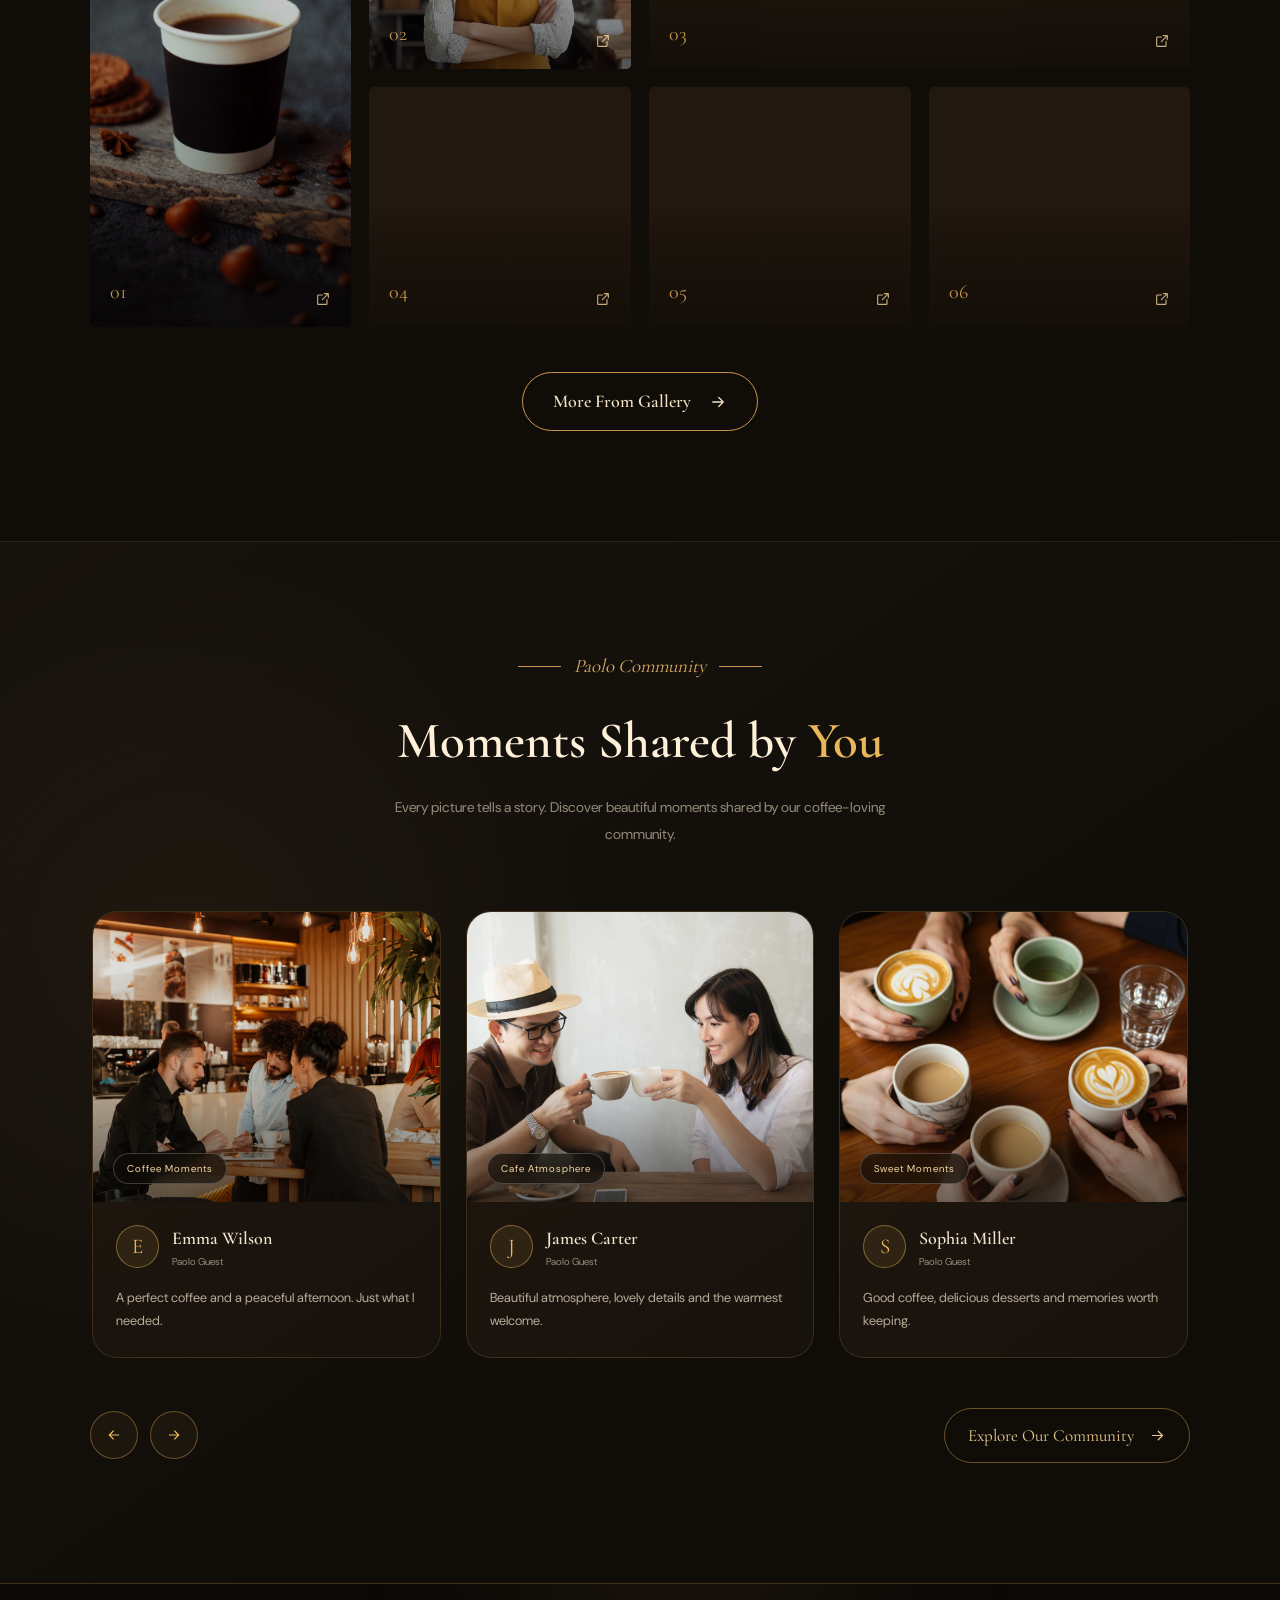
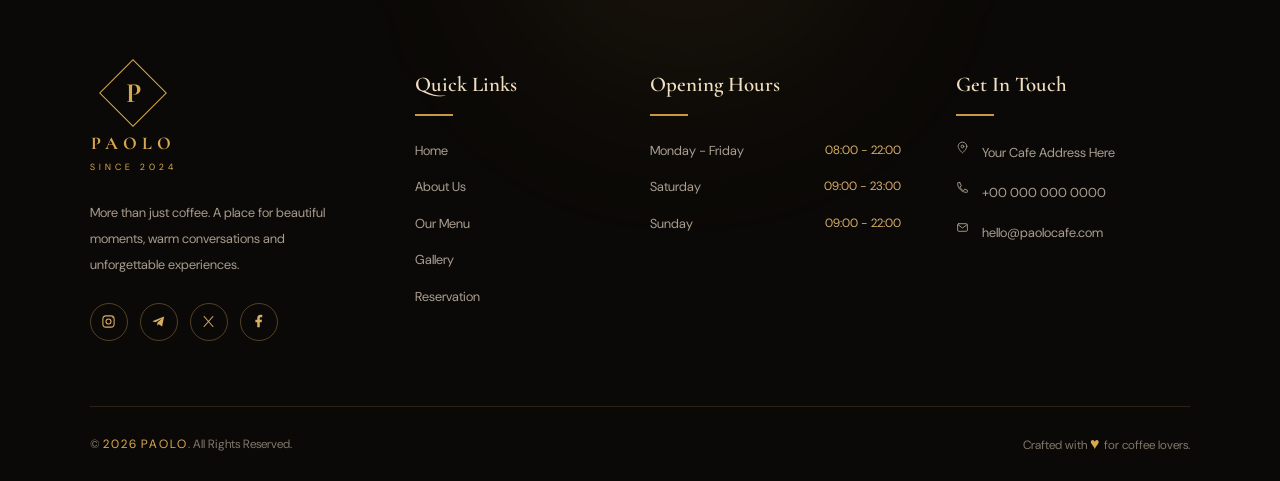
==== commit 9fda5561: "add" ====
--- a/index.html
+++ b/index.html
@@ -1,466 +1,920 @@
 <!DOCTYPE html>
+
 <html lang="en">
+
 <head>
+
     <meta charset="UTF-8">
+
     <meta name="viewport" content="width=device-width, initial-scale=1">
+
     <meta name="description" content="Discover Paolo Cafe, where every cup of coffee becomes a perfect experience.">
+
     <meta name="theme-color" content="#100d09">
+
     <title>Paolo | Luxury Coffee Experience</title>
-
-    <link rel="preconnect" href="https://fonts.googleapis.com">
-    <link rel="preconnect" href="https://fonts.gstatic.com" crossorigin>
-    <link rel="preconnect" href="https://cdnjs.cloudflare.com" crossorigin>
-    <link rel="stylesheet" href="https://cdnjs.cloudflare.com/ajax/libs/font-awesome/6.7.2/css/all.min.css">
-    <link href="https://fonts.googleapis.com/css2?family=Cormorant+Garamond:wght@400;500;600;700&family=DM+Sans:wght@400;500;600;700&display=swap" rel="stylesheet">
-    <link rel="stylesheet" href="./asstes/css/style.css">
+<!-- <link rel="preload" href="./asstes/fonts/cormorant-garamond/CormorantGaramond-Regular.woff2" as="font" type="font/woff2" crossorigin>
+<link rel="preload" href="./asstes/fonts/dm-sans/DMSans-Regular.woff2" as="font" type="font/woff2" crossorigin> -->
+<link rel="stylesheet" href="./asstes/css/style.css">
+
 </head>
 
+
+
 <body>
+
     <!-- Fixed site navigation -->
+
     <header class="header">
+
         <a href="#home" class="logo" aria-label="Paolo Cafe home">
+
             <span class="logo-icon" aria-hidden="true"><span>P</span></span>
+
             <span class="logo-text">
+
                 <strong>PAOLO</strong>
+
                 <!-- <span>SINCE 2024</span> -->
+
             </span>
+
         </a>
 
+
+
         <nav class="nav" id="nav" aria-label="Main navigation">
+
             <a href="#home" class="active">Home</a>
+
             <a href="#about">About us</a>
+
             <a href="./menu.html">Menu</a>
+
             <a href="./reservation.html">Reservation</a>
+
             <a href="./gallery.html">Gallery</a>
+
             <a href="./community.html">Community</a>
+
             <a href="#contact">Contact</a>
+
         </nav>
 
+
+
         <a href="/reservation.html" class="order-btn">
+
             <span aria-hidden="true">♨</span>
+
             Order Now
+
         </a>
 
+
+
         <button class="menu-toggle" id="menuToggle" type="button"
+
             aria-label="Open navigation" aria-controls="nav" aria-expanded="false">
+
             <span></span><span></span><span></span>
+
         </button>
+
     </header>
 
+
+
     <main>
+
         <!-- Hero -->
+
         <section class="hero" id="home">
+
             <div class="hero-background" aria-hidden="true"></div>
+
             <div class="background-overlay" aria-hidden="true"></div>
+
             <div class="left-panel" aria-hidden="true"></div>
 
+
+
             <div class="hero-content">
+
                 <div class="welcome"><span></span>Welcome to Cafe Paolo<span></span></div>
+
                 <h1>Cafe <span>Paolo</span></h1>
+
                 <p class="hero-description">Feel the life with a cup of Perfect Coffee!</p>
+
                 <a href="/menu.html" class="explore-btn">
+
                     Explore Our Menu
+
                     <svg viewBox="0 0 24 24" fill="none" aria-hidden="true">
+
                         <path d="M9 5L16 12L9 19" stroke="currentColor" stroke-width="2" stroke-linecap="round" stroke-linejoin="round"/>
+
                     </svg>
+
                 </a>
-            </div>
+
+            </div>
+
+
 
             <div class="social-links" aria-label="Social media">
+
                 <a href="#" aria-label="Instagram">
+
                     <svg viewBox="0 0 24 24" fill="none" aria-hidden="true">
+
                         <rect x="3" y="3" width="18" height="18" rx="5" stroke="currentColor" stroke-width="1.7"/>
+
                         <circle cx="12" cy="12" r="4" stroke="currentColor" stroke-width="1.7"/>
+
                         <circle cx="18" cy="6" r="1" fill="currentColor"/>
+
                     </svg>
+
                 </a>
+
                 <a href="#" aria-label="Telegram">
+
                     <svg viewBox="0 0 24 24" fill="currentColor" aria-hidden="true">
+
                         <path d="M21.5 3.5L18.3 20c-.2 1.2-.9 1.5-1.9.9l-5.2-3.8-2.5 2.4c-.3.3-.5.5-1 .5l.4-5.3L17.7 7c.4-.4-.1-.6-.6-.2L6.9 13.1l-5.1-1.6c-1.1-.3-1.1-1.1.2-1.6L21 3.2c.9-.3 1.6.2.5.3z"/>
+
                     </svg>
+
                 </a>
+
                 <a href="#" aria-label="X">
+
                     <svg viewBox="0 0 24 24" fill="none" aria-hidden="true">
+
                         <path d="M5 4L19 20M19 4L5 20" stroke="currentColor" stroke-width="1.7" stroke-linecap="round"/>
+
                     </svg>
+
                 </a>
-            </div>
+
+            </div>
+
+
 
             <div class="slider-dots" aria-label="Slide indicators">
+
                 <button class="dot active" type="button" aria-label="Slide 1" aria-current="true"></button>
+
                 <button class="dot" type="button" aria-label="Slide 2"></button>
+
                 <button class="dot" type="button" aria-label="Slide 3"></button>
+
                 <button class="dot" type="button" aria-label="Slide 4"></button>
+
                 <button class="dot" type="button" aria-label="Slide 5"></button>
-            </div>
+
+            </div>
+
+
 
             <a href="#about" class="scroll-down" aria-label="Scroll to About section">
+
                 <span class="mouse" aria-hidden="true"><span></span></span>
+
                 <span class="scroll-label">Scroll Down</span>
+
                 <span class="scroll-line" aria-hidden="true"></span>
+
             </a>
+
         </section>
 
+
+
         <!-- About -->
+
         <section class="next-section" aria-labelledby="about-title">
+
             <span class="eyebrow">Discover</span>
+
             <h2 id="about-title">About Paolo</h2>
 
+
+
             <section class="about-section" id="about" aria-label="About Paolo Cafe">
+
                 <div class="about-container">
+
                     <div class="about-content">
+
                         <div class="section-label"><span></span>About Paolo<span></span></div>
+
                         <h2>More Than Just <span>Coffee</span></h2>
+
                         <p class="about-subtitle">A place where every moment becomes special.</p>
+
                         <p class="about-description">
+
                             At Paolo, we believe that coffee is more than just a drink. It's an experience,
+
                             a moment of relaxation, and an opportunity to connect with people.
+
                             <br><br>
+
                             Inspired by the beauty of traditional coffee culture, we bring together carefully
+
                             selected coffee beans, warm hospitality, and a cozy atmosphere to create
+
                             unforgettable moments for every guest.
+
                         </p>
+
                         <a href="/story.html" class="about-btn">
+
                             Discover Our Story
+
                             <svg viewBox="0 0 24 24" fill="none" aria-hidden="true">
+
                                 <path d="M9 5L16 12L9 19" stroke="currentColor" stroke-width="2" stroke-linecap="round" stroke-linejoin="round"/>
+
                             </svg>
+
                         </a>
 
+
+
                         <div class="about-features">
+
                             <div class="feature">
+
                                 <span class="feature-icon" aria-hidden="true">✦</span>
+
                                 <div><h3>Premium Quality</h3><p>Selected Coffee Beans</p></div>
+
                             </div>
+
                             <div class="feature">
+
                                 <span class="feature-icon" aria-hidden="true">☕</span>
+
                                 <div><h3>Expert Brewing</h3><p>Perfect Every Time</p></div>
+
                             </div>
+
                             <div class="feature">
+
                                 <span class="feature-icon" aria-hidden="true">♡</span>
+
                                 <div><h3>Warm Atmosphere</h3><p>Feel at Home</p></div>
+
                             </div>
+
                         </div>
+
                     </div>
 
+
+
                     <figure class="about-image">
+
                         <img src="./asstes/images/about_pic.webp" alt="Warm and elegant Paolo coffee shop interior"
+
                             loading="lazy" decoding="async">
+
                         <span class="image-overlay" aria-hidden="true"></span>
+
                         <figcaption class="image-caption">
+
                             <span>PAOLO EXPERIENCE</span>
+
                             <strong>Made With Passion</strong>
+
                         </figcaption>
+
                         <span class="image-frame" aria-hidden="true"></span>
+
                     </figure>
+
                 </div>
+
             </section>
+
         </section>
 
+
+
         <!-- Menu categories -->
+
         <section class="menu-section" id="menu" aria-labelledby="menu-title">
+
             <div class="menu-container">
+
                 <div class="menu-heading">
+
                     <div class="section-label"><span></span>Our Menu<span></span></div>
+
                     <h2 id="menu-title">Explore Our <span>Categories</span></h2>
+
                     <p>Discover your favorite taste and enjoy every moment at Paolo.</p>
+
                 </div>
 
+
+
                 <div class="menu-categories">
+
                     <a href="#" class="category-card">
-                        <span class="category-icon"><i class="fa-solid fa-mug-hot" aria-hidden="true"></i></span>
+
+                        <span class="category-icon"><svg class="fa-solid fa-mug-hot" viewBox="0 0 24 24" fill="none" stroke="currentColor" stroke-width="1.7" stroke-linecap="round" stroke-linejoin="round" focusable="false" aria-hidden="true" style="width:1em;height:1em;display:inline-block;vertical-align:-0.125em"><path d="M4 8h13v7a5 5 0 0 1-5 5H9a5 5 0 0 1-5-5V8Z"/><path d="M17 10h1.5a2.5 2.5 0 0 1 0 5H17M7 3c0 1 1 1 1 2M12 3c0 1 1 1 1 2"/></svg></span>
+
                         <h3>Hot Coffee</h3><span>Classic &amp; Rich</span>
-                    </a>
+
+                    </a>
+
                     <a href="#" class="category-card">
-                        <span class="category-icon"><i class="fa-solid fa-glass-water" aria-hidden="true"></i></span>
+
+                        <span class="category-icon"><svg class="fa-solid fa-glass-water" viewBox="0 0 24 24" fill="none" stroke="currentColor" stroke-width="1.7" stroke-linecap="round" stroke-linejoin="round" focusable="false" aria-hidden="true" style="width:1em;height:1em;display:inline-block;vertical-align:-0.125em"><path d="M5 3h14l-1.5 17h-11L5 3Z"/><path d="M6 12c3-2 5 2 8 0s4-1 5-1"/></svg></span>
+
                         <h3>Cold Drinks</h3><span>Fresh &amp; Cool</span>
-                    </a>
+
+                    </a>
+
                     <a href="#" class="category-card">
-                        <span class="category-icon"><i class="fa-solid fa-blender" aria-hidden="true"></i></span>
+
+                        <span class="category-icon"><svg class="fa-solid fa-blender" viewBox="0 0 24 24" fill="none" stroke="currentColor" stroke-width="1.7" stroke-linecap="round" stroke-linejoin="round" focusable="false" aria-hidden="true" style="width:1em;height:1em;display:inline-block;vertical-align:-0.125em"><path d="M8 3h8l-1 4h-6L8 3Z"/><path d="M7 7h10l-1 10H8L7 7Z"/><path d="M9 17v3h6v-3M10 11h4"/></svg></span>
+
                         <h3>Special Drinks</h3><span>Unique Flavors</span>
-                    </a>
+
+                    </a>
+
                     <a href="#" class="category-card">
-                        <span class="category-icon"><i class="fa-solid fa-cookie-bite" aria-hidden="true"></i></span>
+
+                        <span class="category-icon"><svg class="fa-solid fa-cookie-bite" viewBox="0 0 24 24" fill="none" stroke="currentColor" stroke-width="1.7" stroke-linecap="round" stroke-linejoin="round" focusable="false" aria-hidden="true" style="width:1em;height:1em;display:inline-block;vertical-align:-0.125em"><path d="M20 13a8 8 0 1 1-9-9 3 3 0 0 0 4 4 3 3 0 0 0 5 5Z"/><circle cx="9" cy="10" r="1"/><circle cx="13" cy="15" r="1"/><circle cx="7" cy="15" r=".7"/></svg></span>
+
                         <h3>Desserts</h3><span>Sweet Moments</span>
-                    </a>
+
+                    </a>
+
                     <a href="#" class="category-card">
-                        <span class="category-icon"><i class="fa-solid fa-cake-candles" aria-hidden="true"></i></span>
+
+                        <span class="category-icon"><svg class="fa-solid fa-cake-candles" viewBox="0 0 24 24" fill="none" stroke="currentColor" stroke-width="1.7" stroke-linecap="round" stroke-linejoin="round" focusable="false" aria-hidden="true" style="width:1em;height:1em;display:inline-block;vertical-align:-0.125em"><path d="M4 13h16v7H4zM3 20h18M7 13V8h3v5M15 13V6h3v7M8.5 5V3M16.5 3v1"/></svg></span>
+
                         <h3>Bakery</h3><span>Freshly Baked</span>
-                    </a>
+
+                    </a>
+
                     <a href="#" class="category-card">
-                        <span class="category-icon"><i class="fa-solid fa-utensils" aria-hidden="true"></i></span>
+
+                        <span class="category-icon"><svg class="fa-solid fa-utensils" viewBox="0 0 24 24" fill="none" stroke="currentColor" stroke-width="1.7" stroke-linecap="round" stroke-linejoin="round" focusable="false" aria-hidden="true" style="width:1em;height:1em;display:inline-block;vertical-align:-0.125em"><path d="M6 3v7M3.5 3v5a2.5 2.5 0 0 0 5 0V3M6 10v11M16 3v18M16 3c3 2 4 5 4 8h-4"/></svg></span>
+
                         <h3>Breakfast</h3><span>Start Your Day</span>
-                    </a>
+
+                    </a>
+
                 </div>
-            </div>
+
+            </div>
+
         </section>
 
+
+
         <!-- Gallery -->
+
         <section class="next-section gallery-wrapper" aria-labelledby="gallery-title">
+
             <span class="eyebrow">Our Moments</span>
+
             <h2 id="gallery-title">Gallery</h2>
 
+
+
             <section class="gallery-section" id="gallery" aria-label="Paolo Cafe gallery">
+
                 <div class="gallery-container">
+
                     <div class="gallery-heading">
+
                         <h2>Moments at <span>Paolo</span></h2>
+
                         <p>A glimpse into our world of coffee, comfort and beautiful moments.</p>
+
                     </div>
 
+
+
                     <div class="gallery-grid">
+
                         <a href="./asstes/images/gallery_pic6.webp" class="gallery-item item-1" aria-label="View Paolo Cafe interior">
+
                             <img src="./asstes/images/gallery_pic6.webp" alt="Paolo Cafe interior" loading="lazy" decoding="async">
-                            <span class="gallery-overlay"><span>01</span><i class="fa-solid fa-arrow-up-right-from-square" aria-hidden="true"></i></span>
+
+                            <span class="gallery-overlay"><span>01</span><svg class="fa-solid fa-arrow-up-right-from-square" viewBox="0 0 24 24" fill="none" stroke="currentColor" stroke-width="1.7" stroke-linecap="round" stroke-linejoin="round" focusable="false" aria-hidden="true" style="width:1em;height:1em;display:inline-block;vertical-align:-0.125em"><path d="M14 4h6v6M20 4l-9 9"/><path d="M18 13v6a1 1 0 0 1-1 1H5a1 1 0 0 1-1-1V7a1 1 0 0 1 1-1h6"/></svg></span>
+
                         </a>
+
                         <a href="./asstes/images/gallery_pic2.webp" class="gallery-item item-2" aria-label="View fresh coffee">
+
                             <img src="./asstes/images/gallery_pic2.webp" alt="Fresh coffee" loading="lazy" decoding="async">
-                            <span class="gallery-overlay"><span>02</span><i class="fa-solid fa-arrow-up-right-from-square" aria-hidden="true"></i></span>
+
+                            <span class="gallery-overlay"><span>02</span><svg class="fa-solid fa-arrow-up-right-from-square" viewBox="0 0 24 24" fill="none" stroke="currentColor" stroke-width="1.7" stroke-linecap="round" stroke-linejoin="round" focusable="false" aria-hidden="true" style="width:1em;height:1em;display:inline-block;vertical-align:-0.125em"><path d="M14 4h6v6M20 4l-9 9"/><path d="M18 13v6a1 1 0 0 1-1 1H5a1 1 0 0 1-1-1V7a1 1 0 0 1 1-1h6"/></svg></span>
+
                         </a>
+
                         <a href="./asstes/images/gallery_pic_3.webp" class="gallery-item item-3" aria-label="View coffee shop">
+
                             <img src="./asstes/images/gallery_pic_3.webp" alt="Coffee shop" loading="lazy" decoding="async">
-                            <span class="gallery-overlay"><span>03</span><i class="fa-solid fa-arrow-up-right-from-square" aria-hidden="true"></i></span>
+
+                            <span class="gallery-overlay"><span>03</span><svg class="fa-solid fa-arrow-up-right-from-square" viewBox="0 0 24 24" fill="none" stroke="currentColor" stroke-width="1.7" stroke-linecap="round" stroke-linejoin="round" focusable="false" aria-hidden="true" style="width:1em;height:1em;display:inline-block;vertical-align:-0.125em"><path d="M14 4h6v6M20 4l-9 9"/><path d="M18 13v6a1 1 0 0 1-1 1H5a1 1 0 0 1-1-1V7a1 1 0 0 1 1-1h6"/></svg></span>
+
                         </a>
+
                         <a href="./asstes/images/gallery_pic4.webp" class="gallery-item item-4" aria-label="View coffee cup">
+
                             <img src="./asstes/images/gallery_pic4.webp" alt="Coffee cup" loading="lazy" decoding="async">
-                            <span class="gallery-overlay"><span>04</span><i class="fa-solid fa-arrow-up-right-from-square" aria-hidden="true"></i></span>
+
+                            <span class="gallery-overlay"><span>04</span><svg class="fa-solid fa-arrow-up-right-from-square" viewBox="0 0 24 24" fill="none" stroke="currentColor" stroke-width="1.7" stroke-linecap="round" stroke-linejoin="round" focusable="false" aria-hidden="true" style="width:1em;height:1em;display:inline-block;vertical-align:-0.125em"><path d="M14 4h6v6M20 4l-9 9"/><path d="M18 13v6a1 1 0 0 1-1 1H5a1 1 0 0 1-1-1V7a1 1 0 0 1 1-1h6"/></svg></span>
+
                         </a>
+
                         <a href="./asstes/images/gallery_pic5.webp" class="gallery-item item-5" aria-label="View cafe atmosphere">
+
                             <img src="./asstes/images/gallery_pic5.webp" alt="Cafe atmosphere" loading="lazy" decoding="async">
-                            <span class="gallery-overlay"><span>05</span><i class="fa-solid fa-arrow-up-right-from-square" aria-hidden="true"></i></span>
+
+                            <span class="gallery-overlay"><span>05</span><svg class="fa-solid fa-arrow-up-right-from-square" viewBox="0 0 24 24" fill="none" stroke="currentColor" stroke-width="1.7" stroke-linecap="round" stroke-linejoin="round" focusable="false" aria-hidden="true" style="width:1em;height:1em;display:inline-block;vertical-align:-0.125em"><path d="M14 4h6v6M20 4l-9 9"/><path d="M18 13v6a1 1 0 0 1-1 1H5a1 1 0 0 1-1-1V7a1 1 0 0 1 1-1h6"/></svg></span>
+
                         </a>
+
                         <a href="./asstes/images/gallery_pic1.webp" class="gallery-item item-6" aria-label="View espresso coffee">
+
                             <img src="./asstes/images/gallery_pic1.webp" alt="Espresso coffee" loading="lazy" decoding="async">
-                            <span class="gallery-overlay"><span>06</span><i class="fa-solid fa-arrow-up-right-from-square" aria-hidden="true"></i></span>
+
+                            <span class="gallery-overlay"><span>06</span><svg class="fa-solid fa-arrow-up-right-from-square" viewBox="0 0 24 24" fill="none" stroke="currentColor" stroke-width="1.7" stroke-linecap="round" stroke-linejoin="round" focusable="false" aria-hidden="true" style="width:1em;height:1em;display:inline-block;vertical-align:-0.125em"><path d="M14 4h6v6M20 4l-9 9"/><path d="M18 13v6a1 1 0 0 1-1 1H5a1 1 0 0 1-1-1V7a1 1 0 0 1 1-1h6"/></svg></span>
+
                         </a>
+
                     </div>
 
+
+
                     <div class="gallery-more">
-                        <a href="#" class="more-btn">More From Gallery <i class="fa-solid fa-arrow-right" aria-hidden="true"></i></a>
+
+                        <a href="#" class="more-btn">More From Gallery <svg class="fa-solid fa-arrow-right" viewBox="0 0 24 24" fill="none" stroke="currentColor" stroke-width="1.7" stroke-linecap="round" stroke-linejoin="round" focusable="false" aria-hidden="true" style="width:1em;height:1em;display:inline-block;vertical-align:-0.125em"><path d="M5 12h14M13 6l6 6-6 6"/></svg></a>
+
                     </div>
+
                 </div>
+
             </section>
+
         </section>
 
+
+
 <!-- Community Highlights -->
+
 <section class="community-section" id="community">
+
     <div class="community-container">
 
+
+
         <div class="community-heading">
+
             <div class="section-label">
+
                 <span></span>
+
                 Paolo Community
+
                 <span></span>
-            </div>
+
+            </div>
+
+
 
             <h2>Moments Shared by <span>You</span></h2>
+
             <p>
+
                 Every picture tells a story. Discover beautiful moments
+
                 shared by our coffee-loving community.
+
             </p>
+
         </div>
 
+
+
         <div class="community-carousel" data-community-carousel>
 
+
+
             <div class="community-track" id="communityTrack">
 
+
+
                 <article class="community-card">
+
                     <a href="./asstes/images/1.webp"
+
                        class="community-image">
+
                         <img src="./asstes/images/1.webp"
+
                              alt="Coffee moment shared by a Paolo guest"
+
                              loading="lazy">
+
                         <span class="community-image-label">Coffee Moments</span>
-                    </a>
+
+                    </a>
+
                     <div class="community-card-content">
+
                         <div class="community-user">
+
                             <span class="user-avatar">E</span>
+
                             <div>
+
                                 <h3>Emma Wilson</h3>
+
                                 <span>Paolo Guest</span>
+
                             </div>
+
                         </div>
+
                         <p>A perfect coffee and a peaceful afternoon. Just what I needed.</p>
+
                     </div>
+
                 </article>
 
+
+
                 <article class="community-card">
+
                     <a href="./asstes/images/2.webp"
+
                        class="community-image">
+
                         <img src="./asstes/images/2.webp"
+
                              alt="Paolo Cafe atmosphere shared by a guest"
+
                              loading="lazy">
+
                         <span class="community-image-label">Cafe Atmosphere</span>
-                    </a>
+
+                    </a>
+
                     <div class="community-card-content">
+
                         <div class="community-user">
+
                             <span class="user-avatar">J</span>
+
                             <div>
+
                                 <h3>James Carter</h3>
+
                                 <span>Paolo Guest</span>
+
                             </div>
+
                         </div>
+
                         <p>Beautiful atmosphere, lovely details and the warmest welcome.</p>
+
                     </div>
+
                 </article>
 
+
+
                 <article class="community-card">
+
                     <a href="./asstes/images/3.webp"
+
                        class="community-image">
+
                         <img src="./asstes/images/3.webp"
+
                              alt="Dessert shared by a Paolo guest"
+
                              loading="lazy">
+
                         <span class="community-image-label">Sweet Moments</span>
-                    </a>
+
+                    </a>
+
                     <div class="community-card-content">
+
                         <div class="community-user">
+
                             <span class="user-avatar">S</span>
+
                             <div>
+
                                 <h3>Sophia Miller</h3>
+
                                 <span>Paolo Guest</span>
+
                             </div>
+
                         </div>
+
                         <p>Good coffee, delicious desserts and memories worth keeping.</p>
+
                     </div>
+
                 </article>
 
+
+
                 <article class="community-card">
+
                     <a href="./asstes/images/4.webp"
+
                        class="community-image">
+
                         <img src="./asstes/images/4.webp"
+
                              alt="Coffee shared by a Paolo guest"
+
                              loading="lazy">
+
                         <span class="community-image-label">Coffee Moments</span>
-                    </a>
+
+                    </a>
+
                     <div class="community-card-content">
+
                         <div class="community-user">
+
                             <span class="user-avatar">A</span>
+
                             <div>
+
                                 <h3>Alex Morgan</h3>
+
                                 <span>Paolo Guest</span>
+
                             </div>
+
                         </div>
+
                         <p>Some places make ordinary days feel a little more special.</p>
+
                     </div>
+
                 </article>
 
+
+
                 <article class="community-card">
+
                     <a href="./asstes/images/5.webp"
+
                        class="community-image">
+
                         <img src="./asstes/images/5.webp"
+
                              alt="Paolo Cafe interior shared by a guest"
+
                              loading="lazy">
+
                         <span class="community-image-label">Cafe Atmosphere</span>
-                    </a>
+
+                    </a>
+
                     <div class="community-card-content">
+
                         <div class="community-user">
+
                             <span class="user-avatar">L</span>
+
                             <div>
+
                                 <h3>Lucy Brown</h3>
+
                                 <span>Paolo Guest</span>
+
                             </div>
+
                         </div>
+
                         <p>My favorite corner, my favorite coffee, my favorite place.</p>
+
                     </div>
+
                 </article>
 
+
+
                 <article class="community-card">
+
                     <a href="./asstes/images/6.webp"
+
                        class="community-image">
+
                         <img src="./asstes/images/6.webp"
+
                              alt="A special Paolo Cafe moment"
+
                              loading="lazy">
+
                         <span class="community-image-label">Sweet Moments</span>
-                    </a>
+
+                    </a>
+
                     <div class="community-card-content">
+
                         <div class="community-user">
+
                             <span class="user-avatar">D</span>
+
                             <div>
+
                                 <h3>Daniel Smith</h3>
+
                                 <span>Paolo Guest</span>
+
                             </div>
+
                         </div>
+
                         <p>A little break, a great cup of coffee and a beautiful place.</p>
+
                     </div>
+
                 </article>
 
-            </div>
+
+
+            </div>
+
         </div>
 
+
+
         <div class="community-controls">
+
             <div class="community-arrows">
+
                 <button class="community-arrow" id="communityPrev"
+
                         type="button" aria-label="Previous posts">
-                    <i class="fa-solid fa-arrow-left"></i>
+
+                    <svg class="fa-solid fa-arrow-left" viewBox="0 0 24 24" fill="none" stroke="currentColor" stroke-width="1.7" stroke-linecap="round" stroke-linejoin="round" focusable="false" style="width:1em;height:1em;display:inline-block;vertical-align:-0.125em"><path d="M19 12H5m6 6-6-6 6-6"/></svg>
+
                 </button>
+
                 <button class="community-arrow" id="communityNext"
+
                         type="button" aria-label="Next posts">
-                    <i class="fa-solid fa-arrow-right"></i>
+
+                    <svg class="fa-solid fa-arrow-right" viewBox="0 0 24 24" fill="none" stroke="currentColor" stroke-width="1.7" stroke-linecap="round" stroke-linejoin="round" focusable="false" style="width:1em;height:1em;display:inline-block;vertical-align:-0.125em"><path d="M5 12h14M13 6l6 6-6 6"/></svg>
+
                 </button>
-            </div>
+
+            </div>
+
+
 
             <a href="community.html" class="community-more">
+
                 Explore Our Community
-                <i class="fa-solid fa-arrow-right"></i>
+
+                <svg class="fa-solid fa-arrow-right" viewBox="0 0 24 24" fill="none" stroke="currentColor" stroke-width="1.7" stroke-linecap="round" stroke-linejoin="round" focusable="false" style="width:1em;height:1em;display:inline-block;vertical-align:-0.125em"><path d="M5 12h14M13 6l6 6-6 6"/></svg>
+
             </a>
+
         </div>
 
+
+
     </div>
+
 </section>
 
+
+
     </main>
 
+
+
     <!-- Footer -->
+
     <footer class="footer" id="contact">
+
         <div class="footer-container">
+
             <div class="footer-brand">
+
                 <a href="#home" class="footer-logo" aria-label="Paolo Cafe home">
+
                     <span class="footer-logo-icon" aria-hidden="true"><span>P</span></span>
+
                     <span class="footer-logo-text"><strong>PAOLO</strong><span>SINCE 2024</span></span>
+
                 </a>
+
                 <p>More than just coffee. A place for beautiful moments, warm conversations and unforgettable experiences.</p>
+
                 <div class="footer-socials" aria-label="Social media">
-                    <a href="#" aria-label="Instagram"><i class="fa-brands fa-instagram" aria-hidden="true"></i></a>
-                    <a href="#" aria-label="Telegram"><i class="fa-brands fa-telegram" aria-hidden="true"></i></a>
-                    <a href="#" aria-label="X"><i class="fa-brands fa-x-twitter" aria-hidden="true"></i></a>
-                    <a href="#" aria-label="Facebook"><i class="fa-brands fa-facebook-f" aria-hidden="true"></i></a>
+
+                    <a href="#" aria-label="Instagram"><svg class="fa-brands fa-instagram" viewBox="0 0 24 24" fill="none" stroke="currentColor" stroke-width="1.7" stroke-linecap="round" stroke-linejoin="round" focusable="false" aria-hidden="true" style="width:1em;height:1em;display:inline-block;vertical-align:-0.125em"><rect x="3" y="3" width="18" height="18" rx="5"/><circle cx="12" cy="12" r="4"/><circle cx="18" cy="6" r=".8" fill="currentColor" stroke="none"/></svg></a>
+
+                    <a href="#" aria-label="Telegram"><svg class="fa-brands fa-telegram" viewBox="0 0 24 24" fill="none" stroke="currentColor" stroke-width="1.7" stroke-linecap="round" stroke-linejoin="round" focusable="false" aria-hidden="true" style="width:1em;height:1em;display:inline-block;vertical-align:-0.125em"><path d="m21 4-3.2 16-5.3-3.8-2.6 2.5.4-5.2L17.8 7 7 13.3 2 11.7 21 4Z" fill="currentColor" stroke="none"/></svg></a>
+
+                    <a href="#" aria-label="X"><svg class="fa-brands fa-x-twitter" viewBox="0 0 24 24" fill="none" stroke="currentColor" stroke-width="1.7" stroke-linecap="round" stroke-linejoin="round" focusable="false" aria-hidden="true" style="width:1em;height:1em;display:inline-block;vertical-align:-0.125em"><path d="m5 4 14 16M19 4 5 20" /></svg></a>
+
+                    <a href="#" aria-label="Facebook"><svg class="fa-brands fa-facebook-f" viewBox="0 0 24 24" fill="none" stroke="currentColor" stroke-width="1.7" stroke-linecap="round" stroke-linejoin="round" focusable="false" aria-hidden="true" style="width:1em;height:1em;display:inline-block;vertical-align:-0.125em"><path d="M14 21v-8h3l.5-4H14V7c0-1.2.4-2 2-2h2V1.5C17.3 1.3 16.2 1.2 15 1.2c-3.3 0-5 2-5 5.3V9H7v4h3v8h4Z" fill="currentColor" stroke="none"/></svg></a>
+
                 </div>
-            </div>
+
+            </div>
+
+
 
             <div class="footer-column">
+
                 <h3>Quick Links</h3><span class="footer-line"></span>
+
                 <ul>
+
                     <li><a href="#home">Home</a></li>
+
                     <li><a href="#about">About Us</a></li>
+
                     <li><a href="#menu">Our Menu</a></li>
+
                     <li><a href="#gallery">Gallery</a></li>
+
                     <li><a href="#reservation">Reservation</a></li>
+
                 </ul>
-            </div>
+
+            </div>
+
+
 
             <div class="footer-column">
+
                 <h3>Opening Hours</h3><span class="footer-line"></span>
+
                 <ul class="opening-hours">
+
                     <li><span>Monday - Friday</span><span>08:00 - 22:00</span></li>
+
                     <li><span>Saturday</span><span>09:00 - 23:00</span></li>
+
                     <li><span>Sunday</span><span>09:00 - 22:00</span></li>
+
                 </ul>
-            </div>
+
+            </div>
+
+
 
             <div class="footer-column footer-contact">
+
                 <h3>Get In Touch</h3><span class="footer-line"></span>
+
                 <ul>
-                    <li><i class="fa-solid fa-location-dot" aria-hidden="true"></i><span>Your Cafe Address Here</span></li>
-                    <li><i class="fa-solid fa-phone" aria-hidden="true"></i><a href="tel:+00000000000">+00 000 000 0000</a></li>
-                    <li><i class="fa-solid fa-envelope" aria-hidden="true"></i><a href="mailto:hello@paolocafe.com">hello@paolocafe.com</a></li>
+
+                    <li><svg class="fa-solid fa-location-dot" viewBox="0 0 24 24" fill="none" stroke="currentColor" stroke-width="1.7" stroke-linecap="round" stroke-linejoin="round" focusable="false" aria-hidden="true" style="width:1em;height:1em;display:inline-block;vertical-align:-0.125em"><path d="M20 10c0 5-8 12-8 12S4 15 4 10a8 8 0 1 1 16 0Z"/><circle cx="12" cy="10" r="2.5"/></svg><span>Your Cafe Address Here</span></li>
+
+                    <li><svg class="fa-solid fa-phone" viewBox="0 0 24 24" fill="none" stroke="currentColor" stroke-width="1.7" stroke-linecap="round" stroke-linejoin="round" focusable="false" aria-hidden="true" style="width:1em;height:1em;display:inline-block;vertical-align:-0.125em"><path d="M7 3H4a1 1 0 0 0-1 1c0 9.4 7.6 17 17 17a1 1 0 0 0 1-1v-3l-5-2-2 3a14 14 0 0 1-7-7l3-2-3-6Z"/></svg><a href="tel:+00000000000">+00 000 000 0000</a></li>
+
+                    <li><svg class="fa-solid fa-envelope" viewBox="0 0 24 24" fill="none" stroke="currentColor" stroke-width="1.7" stroke-linecap="round" stroke-linejoin="round" focusable="false" aria-hidden="true" style="width:1em;height:1em;display:inline-block;vertical-align:-0.125em"><rect x="3" y="5" width="18" height="14" rx="2"/><path d="m4 7 8 6 8-6"/></svg><a href="mailto:hello@paolocafe.com">hello@paolocafe.com</a></li>
+
                 </ul>
-            </div>
+
+            </div>
+
         </div>
 
+
+
         <div class="footer-bottom">
+
             <p>© <span data-current-year>2026</span> <span>PAOLO</span>. All Rights Reserved.</p>
+
             <p class="footer-made">Crafted with <span>♥</span> for coffee lovers.</p>
+
         </div>
+
     </footer>
-    <script src="asstes/js/app.js"></s>
+
+    <script src="asstes/js/app.js"></script>
+
 </body>
+
 </html>
--- a/asstes/css/style.css
+++ b/asstes/css/style.css
@@ -1,26 +1,110 @@
+
+/*
+ * PAOLO CAFE — CLEAN BASE STYLES
+ * Prepared for a gradual migration to Tailwind CSS.
+ */
+
 /* =========================================================
-   PAOLO CAFE — CLEAN BASE STYLES
-   Prepared for a gradual migration to Tailwind CSS.
-   ========================================================= */
-
-/* 1. Design tokens and reset */
+   LOCAL FONTS
+   Cormorant Garamond for display, DM Sans for body
+========================================================= */
+
+/* Cormorant Garamond */
+
+@font-face {
+    font-family: "Cormorant Garamond";
+    src: url("../fonts/Cormorant_Garamond/static/CormorantGaramond-Regular.ttf") format("truetype");
+    font-style: normal;
+    font-weight: 400;
+    font-display: swap;
+}
+
+@font-face {
+    font-family: "Cormorant Garamond";
+    src: url("../fonts/Cormorant_Garamond/static/CormorantGaramond-Medium.ttf") format("truetype");
+    font-style: normal;
+    font-weight: 500;
+    font-display: swap;
+}
+
+@font-face {
+    font-family: "Cormorant Garamond";
+    src: url("../fonts/Cormorant_Garamond/static/CormorantGaramond-SemiBold.ttf") format("truetype");
+    font-style: normal;
+    font-weight: 600;
+    font-display: swap;
+}
+
+@font-face {
+    font-family: "Cormorant Garamond";
+    src: url("../fonts/Cormorant_Garamond/static/CormorantGaramond-Bold.ttf") format("truetype");
+    font-style: normal;
+    font-weight: 700;
+    font-display: swap;
+}
+
+/* DM Sans */
+
+@font-face {
+    font-family: "DM Sans";
+    src: url("../fonts/DM_Sans/static/DMSans_36pt-Regular.ttf") format("truetype");
+    font-style: normal;
+    font-weight: 400;
+    font-display: swap;
+}
+
+@font-face {
+    font-family: "DM Sans";
+    src: url("../fonts/DM_Sans/static/DMSans_36pt-Medium.ttf") format("truetype");
+    font-style: normal;
+    font-weight: 500;
+    font-display: swap;
+}
+
+@font-face {
+    font-family: "DM Sans";
+    src: url("../fonts/DM_Sans/static/DMSans_36pt-SemiBold.ttf") format("truetype");
+    font-style: normal;
+    font-weight: 600;
+    font-display: swap;
+}
+
+@font-face {
+    font-family: "DM Sans";
+    src: url("../fonts/DM_Sans/static/DMSans_36pt-Bold.ttf") format("truetype");
+    font-style: normal;
+    font-weight: 700;
+    font-display: swap;
+}
+
+/* =========================================================
+   1. DESIGN TOKENS AND RESET
+========================================================= */
+
 :root {
     color-scheme: dark;
+
     --color-bg: #100d09;
     --color-bg-deep: #0b0907;
     --color-surface: #17120d;
     --color-surface-raised: #21180f;
+
     --color-gold: #d8a84f;
     --color-gold-light: #eab65c;
+
     --color-text: #fff0d9;
     --color-text-soft: #c5b9a8;
     --color-text-muted: #968b7b;
+
     --font-display: "Cormorant Garamond", Georgia, serif;
     --font-body: "DM Sans", Arial, sans-serif;
+
     --header-height: 84px;
     --header-offset: 135px;
+
     --content-width: 1400px;
     --page-gutter: 7%;
+
     --transition: 0.3s ease;
 }
 
@@ -82,23 +166,32 @@
     scroll-margin-top: var(--header-offset);
 }
 
-/* 2. Fixed header and navigation */
+/* =========================================================
+   2. FIXED HEADER AND NAVIGATION
+========================================================= */
+
 .header {
     position: fixed;
     z-index: 1000;
     top: 30px;
     right: 5.5%;
     left: 6.3%;
+
     display: flex;
     align-items: center;
     justify-content: space-between;
+
     height: var(--header-height);
     padding: 0 30px;
+
     border: 1px solid rgba(190, 145, 81, 0.15);
     border-radius: 60px;
+
     background: rgba(15, 12, 9, 0.78);
+
     -webkit-backdrop-filter: blur(16px);
     backdrop-filter: blur(16px);
+
     isolation: isolate;
 }
 
@@ -115,11 +208,14 @@
     display: flex;
     justify-content: center;
     align-items: center;
+
     width: 30px;
     height: 30px;
     margin-bottom: 12px;
+
     transform: rotate(45deg);
     place-items: center;
+
     border: 1px solid currentColor;
 }
 
@@ -170,11 +266,14 @@
     right: 0;
     bottom: -12px;
     left: 0;
+
     height: 2px;
     transform: scaleX(0);
     transform-origin: left;
+
     background: var(--color-gold-light);
     content: "";
+
     transition: transform var(--transition);
 }
 
@@ -193,14 +292,18 @@
     align-items: center;
     justify-content: center;
     gap: 10px;
+
     padding: 13px 25px;
     border-radius: 50px;
+
     background: linear-gradient(120deg, #e9b85f, #ffcf83);
     color: #21160b;
+
     font-family: var(--font-display);
     font-size: 17px;
     font-weight: 700;
     white-space: nowrap;
+
     transition: transform var(--transition), box-shadow var(--transition);
 }
 
@@ -243,7 +346,10 @@
     transform: translateY(-8px) rotate(-45deg);
 }
 
-/* 3. Hero */
+/* =========================================================
+   3. HERO
+========================================================= */
+
 .hero {
     position: relative;
     display: flex;
@@ -270,7 +376,12 @@
 
 .background-overlay {
     z-index: -2;
-    background: linear-gradient(90deg, rgba(8, 7, 5, 0.65), rgba(8, 7, 5, 0.2) 55%, rgba(8, 7, 5, 0.1));
+    background: linear-gradient(
+        90deg,
+        rgba(8, 7, 5, 0.65),
+        rgba(8, 7, 5, 0.2) 55%,
+        rgba(8, 7, 5, 0.1)
+    );
 }
 
 .left-panel {
@@ -279,14 +390,18 @@
     left: -5%;
     width: 55%;
     height: 145%;
+
     border-right: 1px solid rgba(204, 151, 73, 0.55);
     border-radius: 0 0 55% 0 / 0 0 45% 0;
+
     background: linear-gradient(110deg, #090806 65%, rgba(15, 11, 7, 0.96));
     transform: rotate(-1deg);
 }
 
 @keyframes background-zoom {
-    to { transform: scale(1.09); }
+    to {
+        transform: scale(1.09);
+    }
 }
 
 .hero-content {
@@ -298,8 +413,15 @@
 }
 
 @keyframes content-reveal {
-    from { opacity: 0; transform: translateY(30px); }
-    to { opacity: 1; transform: translateY(0); }
+    from {
+        opacity: 0;
+        transform: translateY(30px);
+    }
+
+    to {
+        opacity: 1;
+        transform: translateY(0);
+    }
 }
 
 .welcome {
@@ -307,6 +429,7 @@
     align-items: center;
     gap: 15px;
     margin-bottom: 18px;
+
     color: #e9d5ad;
     font-family: var(--font-display);
     font-size: 23px;
@@ -349,12 +472,18 @@
     align-items: center;
     justify-content: center;
     gap: 20px;
+
     border: 1px solid #c99748;
     border-radius: 50px;
+
     color: #f1dfc1;
     font-family: var(--font-display);
     font-weight: 600;
-    transition: background var(--transition), color var(--transition), box-shadow var(--transition);
+
+    transition:
+        background var(--transition),
+        color var(--transition),
+        box-shadow var(--transition);
 }
 
 .explore-btn {
@@ -362,8 +491,10 @@
     height: 64px;
     margin-top: 45px;
     padding: 0 30px;
+
     border: 1.5px solid #e4ac4d;
     color: #f8e7c8;
+
     font-size: 20px;
     font-weight: 700;
 }
@@ -390,12 +521,16 @@
     color: #171008;
 }
 
-/* 4. Hero controls */
+/* =========================================================
+   4. HERO CONTROLS
+========================================================= */
+
 .social-links {
     position: absolute;
     z-index: 2;
     bottom: 7%;
     left: 5.6%;
+
     display: flex;
     align-items: center;
     gap: 17px;
@@ -406,10 +541,16 @@
     width: 40px;
     height: 40px;
     place-items: center;
+
     border: 1px solid rgba(255, 255, 255, 0.65);
     border-radius: 50%;
+
     color: #fff;
-    transition: color var(--transition), border-color var(--transition), transform var(--transition);
+
+    transition:
+        color var(--transition),
+        border-color var(--transition),
+        transform var(--transition);
 }
 
 .social-links svg {
@@ -428,9 +569,11 @@
     z-index: 2;
     top: 50%;
     right: 3%;
+
     display: flex;
     flex-direction: column;
     gap: 19px;
+
     transform: translateY(-50%);
 }
 
@@ -458,9 +601,11 @@
     z-index: 2;
     bottom: 2%;
     left: 50%;
+
     display: flex;
     align-items: center;
     flex-direction: column;
+
     color: #fff;
     transform: translateX(-50%);
 }
@@ -471,6 +616,7 @@
     height: 43px;
     justify-content: center;
     padding-top: 7px;
+
     border: 1.5px solid #fff;
     border-radius: 20px;
 }
@@ -484,9 +630,19 @@
 }
 
 @keyframes scroll-indicator {
-    0%, 100% { opacity: 0; transform: translateY(0); }
-    50% { opacity: 1; }
-    100% { transform: translateY(12px); }
+    0%,
+    100% {
+        opacity: 0;
+        transform: translateY(0);
+    }
+
+    50% {
+        opacity: 1;
+    }
+
+    100% {
+        transform: translateY(12px);
+    }
 }
 
 .scroll-label {
@@ -502,14 +658,19 @@
     background: linear-gradient(#e8b456, transparent);
 }
 
-/* 5. Section intro wrappers */
+/* =========================================================
+   5. SECTION INTRO WRAPPERS
+========================================================= */
+
 .next-section {
     display: flex;
     min-height: 0;
     flex-direction: column;
     align-items: center;
     justify-content: center;
-    padding-top:15px;
+
+    padding-top: 15px;
+
     border-top: 1px solid rgba(216, 168, 79, 0.15);
     background: #17120d;
     color: #f2d29b;
@@ -529,12 +690,16 @@
     font-size: 50px;
 }
 
-/* 6. Shared section elements */
+/* =========================================================
+   6. SHARED SECTION ELEMENTS
+========================================================= */
+
 .section-label {
     display: flex;
     align-items: center;
     gap: 13px;
     margin-bottom: 22px;
+
     color: #d9aa60;
     font-family: var(--font-display);
     font-size: 19px;
@@ -547,7 +712,10 @@
     background: #c99445;
 }
 
-/* 7. About */
+/* =========================================================
+   7. ABOUT
+========================================================= */
+
 .about-section {
     position: relative;
     display: flex;
@@ -555,6 +723,7 @@
     min-height: 700px;
     align-items: center;
     overflow: hidden;
+
     padding: 90px var(--page-gutter) 110px;
     background: var(--color-bg);
 }
@@ -565,8 +734,10 @@
     left: -200px;
     width: 400px;
     height: 400px;
+
     border-radius: 50%;
     background: rgba(198, 139, 55, 0.04);
+
     content: "";
     filter: blur(80px);
     pointer-events: none;
@@ -705,8 +876,10 @@
     right: -15px;
     width: 100%;
     height: 100%;
+
     border: 1px solid rgba(208, 157, 78, 0.5);
     border-radius: inherit;
+
     pointer-events: none;
 }
 
@@ -732,7 +905,10 @@
     font-weight: 500;
 }
 
-/* 8. Menu categories */
+/* =========================================================
+   8. MENU CATEGORIES
+========================================================= */
+
 .menu-section {
     position: relative;
     width: 100%;
@@ -784,11 +960,18 @@
     flex-direction: column;
     justify-content: center;
     padding: 28px 12px;
+
     border: 1px solid rgba(208, 157, 78, 0.16);
     border-radius: 8px;
+
     background: linear-gradient(145deg, #1d1710, #14100c);
     text-align: center;
-    transition: transform var(--transition), border-color var(--transition), background var(--transition), box-shadow var(--transition);
+
+    transition:
+        transform var(--transition),
+        border-color var(--transition),
+        background var(--transition),
+        box-shadow var(--transition);
 }
 
 .category-icon {
@@ -797,12 +980,18 @@
     height: 62px;
     margin-bottom: 18px;
     place-items: center;
+
     border: 1px solid rgba(216, 168, 79, 0.4);
     border-radius: 50%;
+
     background: rgba(216, 168, 79, 0.05);
     color: #e5b35e;
     font-size: 23px;
-    transition: background var(--transition), color var(--transition), box-shadow var(--transition);
+
+    transition:
+        background var(--transition),
+        color var(--transition),
+        box-shadow var(--transition);
 }
 
 .category-card h3 {
@@ -824,8 +1013,12 @@
 .category-card.active {
     transform: translateY(-7px);
     border-color: rgba(224, 173, 87, 0.75);
+
     background: linear-gradient(145deg, #2a2014, #19130c);
-    box-shadow: 0 12px 30px rgba(0, 0, 0, 0.25), 0 5px 20px rgba(213, 160, 77, 0.08);
+
+    box-shadow:
+        0 12px 30px rgba(0, 0, 0, 0.25),
+        0 5px 20px rgba(213, 160, 77, 0.08);
 }
 
 .category-card:hover .category-icon,
@@ -840,7 +1033,10 @@
     color: #e8b75f;
 }
 
-/* 9. Gallery */
+/* =========================================================
+   9. GALLERY
+========================================================= */
+
 .gallery-section {
     width: 100%;
     overflow: hidden;
@@ -887,12 +1083,35 @@
     cursor: zoom-in;
 }
 
-.item-1 { grid-column: 1; grid-row: 1 / 3; }
-.item-2 { grid-column: 2; grid-row: 1; }
-.item-3 { grid-column: 3 / 5; grid-row: 1; }
-.item-4 { grid-column: 2; grid-row: 2; }
-.item-5 { grid-column: 3; grid-row: 2; }
-.item-6 { grid-column: 4; grid-row: 2; }
+.item-1 {
+    grid-column: 1;
+    grid-row: 1 / 3;
+}
+
+.item-2 {
+    grid-column: 2;
+    grid-row: 1;
+}
+
+.item-3 {
+    grid-column: 3 / 5;
+    grid-row: 1;
+}
+
+.item-4 {
+    grid-column: 2;
+    grid-row: 2;
+}
+
+.item-5 {
+    grid-column: 3;
+    grid-row: 2;
+}
+
+.item-6 {
+    grid-column: 4;
+    grid-row: 2;
+}
 
 .gallery-item img {
     width: 100%;
@@ -909,8 +1128,10 @@
     align-items: flex-end;
     justify-content: space-between;
     padding: 20px;
+
     background: linear-gradient(to top, rgba(8, 6, 4, 0.65), transparent 50%);
     opacity: 0.8;
+
     transition: opacity var(--transition), background var(--transition);
 }
 
@@ -965,12 +1186,16 @@
     color: #171008;
 }
 
-/* 10. Footer */
+/* =========================================================
+   10. FOOTER
+========================================================= */
+
 .footer {
     position: relative;
     width: 100%;
     overflow: hidden;
     padding: 85px var(--page-gutter) 25px;
+
     border-top: 1px solid rgba(213, 164, 85, 0.25);
     background: var(--color-bg-deep);
 }
@@ -981,8 +1206,10 @@
     left: 40%;
     width: 350px;
     height: 350px;
+
     border-radius: 50%;
     background: rgba(207, 151, 66, 0.08);
+
     content: "";
     filter: blur(90px);
     pointer-events: none;
@@ -991,10 +1218,12 @@
 .footer-container {
     position: relative;
     z-index: 1;
+
     display: grid;
     max-width: var(--content-width);
     grid-template-columns: 1.5fr 1fr 1.4fr 1.3fr;
     gap: 55px;
+
     margin: auto;
     padding-bottom: 65px;
 }
@@ -1060,11 +1289,17 @@
     width: 38px;
     height: 38px;
     place-items: center;
+
     border: 1px solid rgba(214, 166, 86, 0.35);
     border-radius: 50%;
+
     color: #d9ae67;
     font-size: 15px;
-    transition: background var(--transition), color var(--transition), transform var(--transition);
+
+    transition:
+        background var(--transition),
+        color var(--transition),
+        transform var(--transition);
 }
 
 .footer-socials a:hover {
@@ -1143,8 +1378,10 @@
     align-items: center;
     justify-content: space-between;
     gap: 20px;
+
     margin: auto;
     padding-top: 25px;
+
     border-top: 1px solid rgba(214, 166, 86, 0.17);
 }
 
@@ -1163,17 +1400,24 @@
     font-size: 16px;
 }
 
-/* 11. Gallery lightbox */
+/* =========================================================
+   11. GALLERY LIGHTBOX
+========================================================= */
+
 .gallery-lightbox {
     position: fixed;
     z-index: 2000;
     inset: 0;
+
     display: grid;
     padding: 5vw;
     place-items: center;
+
     background: rgba(5, 4, 3, 0.94);
+
     opacity: 0;
     visibility: hidden;
+
     transition: opacity var(--transition), visibility var(--transition);
 }
 
@@ -1185,8 +1429,10 @@
 .gallery-lightbox img {
     max-width: min(100%, 1100px);
     max-height: 85vh;
+
     border: 1px solid rgba(216, 168, 79, 0.35);
     border-radius: 6px;
+
     object-fit: contain;
 }
 
@@ -1194,57 +1440,100 @@
     position: absolute;
     top: 25px;
     right: 30px;
+
     display: grid;
     width: 44px;
     height: 44px;
     place-items: center;
+
     border: 1px solid rgba(216, 168, 79, 0.5);
     border-radius: 50%;
+
     background: rgba(16, 13, 9, 0.8);
     color: #f4d9a9;
+
     font-size: 28px;
     cursor: pointer;
 }
 
-/* 12. Responsive layout */
+/* =========================================================
+   12. RESPONSIVE LAYOUT
+========================================================= */
+
 @media (max-width: 1100px) {
-    :root { --page-gutter: 6%; }
+    :root {
+        --page-gutter: 6%;
+    }
 
     .header {
         right: 3%;
         left: 3%;
     }
 
-    .nav { gap: 20px; }
-    .nav a { font-size: 15px; }
-
-    .hero-content { margin-left: 5%; }
-    .hero-content h1 { font-size: clamp(75px, 9vw, 110px); }
-    .left-panel { width: 65%; }
-
-    .about-container { gap: 45px; }
-    .about-features { gap: 15px; }
-    .feature { gap: 7px; }
-    .feature h3 { font-size: 14px; }
-    .about-image { height: 450px; }
+    .nav {
+        gap: 20px;
+    }
+
+    .nav a {
+        font-size: 15px;
+    }
+
+    .hero-content {
+        margin-left: 5%;
+    }
+
+    .hero-content h1 {
+        font-size: clamp(75px, 9vw, 110px);
+    }
+
+    .left-panel {
+        width: 65%;
+    }
+
+    .about-container {
+        gap: 45px;
+    }
+
+    .about-features {
+        gap: 15px;
+    }
+
+    .feature {
+        gap: 7px;
+    }
+
+    .feature h3 {
+        font-size: 14px;
+    }
+
+    .about-image {
+        height: 450px;
+    }
 
     .footer-container {
         grid-template-columns: repeat(2, minmax(0, 1fr));
         gap: 50px;
     }
 
-    .footer-brand { max-width: 350px; }
+    .footer-brand {
+        max-width: 350px;
+    }
 }
 
 @media (max-width: 850px) {
-    .about-section { padding: 80px 6%; }
+    .about-section {
+        padding: 80px 6%;
+    }
 
     .about-container {
         grid-template-columns: 1fr;
         gap: 60px;
     }
 
-    .about-content { max-width: 100%; }
+    .about-content {
+        max-width: 100%;
+    }
+
     .about-image {
         width: 100%;
         max-width: 650px;
@@ -1252,7 +1541,9 @@
         margin: auto;
     }
 
-    .about-description { max-width: 100%; }
+    .about-description {
+        max-width: 100%;
+    }
 }
 
 @media (max-width: 800px) {
@@ -1274,9 +1565,18 @@
         margin-left: 5px;
     }
 
-    .logo-icon span { font-size: 21px; }
-    .logo-text strong { font-size: 12px; }
-    .logo-text > span { font-size: 7px; letter-spacing: 3px; }
+    .logo-icon span {
+        font-size: 21px;
+    }
+
+    .logo-text strong {
+        font-size: 12px;
+    }
+
+    .logo-text > span {
+        font-size: 7px;
+        letter-spacing: 3px;
+    }
 
     .menu-toggle {
         display: block;
@@ -1296,20 +1596,30 @@
         top: calc(100% + 10px);
         right: 0;
         left: 0;
+
         display: flex;
         align-items: center;
         flex-direction: column;
         gap: 25px;
+
         padding: 30px 20px;
+
         border: 1px solid rgba(216, 168, 79, 0.25);
         border-radius: 20px;
+
         background: rgba(13, 10, 7, 0.97);
+
         -webkit-backdrop-filter: blur(15px);
         backdrop-filter: blur(15px);
+
         opacity: 0;
         visibility: hidden;
         transform: translateY(-10px);
-        transition: opacity var(--transition), visibility var(--transition), transform var(--transition);
+
+        transition:
+            opacity var(--transition),
+            visibility var(--transition),
+            transform var(--transition);
     }
 
     .nav.show {
@@ -1318,18 +1628,44 @@
         transform: translateY(0);
     }
 
-    .nav a { font-size: 19px; }
-    .hero-content { margin-top: 50px; }
-    .left-panel { width: 90%; }
-    .hero-content h1 { font-size: clamp(65px, 11vw, 95px); }
-    .hero-description { font-size: 17px; letter-spacing: 2px; }
-    .welcome { font-size: 19px; }
-    .welcome span { width: 40px; }
-    .explore-btn { margin-top: 35px; }
+    .nav a {
+        font-size: 19px;
+    }
+
+    .hero-content {
+        margin-top: 50px;
+    }
+
+    .left-panel {
+        width: 90%;
+    }
+
+    .hero-content h1 {
+        font-size: clamp(65px, 11vw, 95px);
+    }
+
+    .hero-description {
+        font-size: 17px;
+        letter-spacing: 2px;
+    }
+
+    .welcome {
+        font-size: 19px;
+    }
+
+    .welcome span {
+        width: 40px;
+    }
+
+    .explore-btn {
+        margin-top: 35px;
+    }
 }
 
 @media (max-width: 700px) {
-    .gallery-section { padding: 65px 6% 80px; }
+    .gallery-section {
+        padding: 65px 6% 80px;
+    }
 
     .gallery-grid {
         grid-template-columns: repeat(2, minmax(0, 1fr));
@@ -1337,17 +1673,44 @@
         gap: 12px;
     }
 
-    .item-1 { grid-column: 1; grid-row: 1; }
-    .item-2 { grid-column: 2; grid-row: 1; }
-    .item-3 { grid-column: 1 / 3; grid-row: 2; }
-    .item-4 { grid-column: 1; grid-row: 3; }
-    .item-5 { grid-column: 2; grid-row: 3; }
-    .item-6 { display: none; }
+    .item-1 {
+        grid-column: 1;
+        grid-row: 1;
+    }
+
+    .item-2 {
+        grid-column: 2;
+        grid-row: 1;
+    }
+
+    .item-3 {
+        grid-column: 1 / 3;
+        grid-row: 2;
+    }
+
+    .item-4 {
+        grid-column: 1;
+        grid-row: 3;
+    }
+
+    .item-5 {
+        grid-column: 2;
+        grid-row: 3;
+    }
+
+    .item-6 {
+        display: none;
+    }
 }
 
 @media (max-width: 600px) {
-    .menu-section { padding: 75px 6%; }
-    .menu-heading { margin-bottom: 40px; }
+    .menu-section {
+        padding: 75px 6%;
+    }
+
+    .menu-heading {
+        margin-bottom: 40px;
+    }
 
     .menu-categories {
         grid-template-columns: repeat(2, minmax(0, 1fr));
@@ -1366,9 +1729,13 @@
         font-size: 20px;
     }
 
-    .category-card h3 { font-size: 17px; }
-
-    .footer { padding: 65px 7% 25px; }
+    .category-card h3 {
+        font-size: 17px;
+    }
+
+    .footer {
+        padding: 65px 7% 25px;
+    }
 
     .footer-container {
         grid-template-columns: 1fr;
@@ -1376,8 +1743,13 @@
         padding-bottom: 40px;
     }
 
-    .footer-brand { max-width: 100%; }
-    .footer-column h3 { font-size: 20px; }
+    .footer-brand {
+        max-width: 100%;
+    }
+
+    .footer-column h3 {
+        font-size: 20px;
+    }
 
     .footer-bottom {
         flex-direction: column;
@@ -1387,11 +1759,17 @@
 }
 
 @media (max-width: 500px) {
-    .hero { min-height: 100svh; }
-
-    .hero-background { background-position: 65% center; }
-
-    .background-overlay { background: rgba(8, 7, 5, 0.55); }
+    .hero {
+        min-height: 100svh;
+    }
+
+    .hero-background {
+        background-position: 65% center;
+    }
+
+    .background-overlay {
+        background: rgba(8, 7, 5, 0.55);
+    }
 
     .left-panel {
         left: -35%;
@@ -1412,7 +1790,9 @@
         font-size: 14px;
     }
 
-    .order-btn span { display: none; }
+    .order-btn span {
+        display: none;
+    }
 
     .hero-content {
         width: 88%;
@@ -1424,7 +1804,9 @@
         font-size: 17px;
     }
 
-    .welcome span { width: 25px; }
+    .welcome span {
+        width: 25px;
+    }
 
     .hero-content h1 {
         font-size: clamp(55px, 13vw, 75px);
@@ -1467,24 +1849,51 @@
         height: 9px;
     }
 
-    .scroll-down { bottom: 2%; }
-    .scroll-label { font-size: 13px; }
-
-    .next-section > h2 { font-size: 35px; }
-
-    .about-section { padding: 65px 6%; }
-    .about-content h2 { font-size: 39px; }
-    .about-subtitle { font-size: 18px; }
-    .about-description { font-size: 13px; line-height: 2; }
+    .scroll-down {
+        bottom: 2%;
+    }
+
+    .scroll-label {
+        font-size: 13px;
+    }
+
+    .next-section > h2 {
+        font-size: 35px;
+    }
+
+    .about-section {
+        padding: 65px 6%;
+    }
+
+    .about-content h2 {
+        font-size: 39px;
+    }
+
+    .about-subtitle {
+        font-size: 18px;
+    }
+
+    .about-description {
+        font-size: 13px;
+        line-height: 2;
+    }
 
     .about-features {
         flex-wrap: wrap;
         gap: 22px 10px;
     }
 
-    .feature { min-width: 45%; }
-    .feature h3 { font-size: 15px; }
-    .about-image { height: 330px; }
+    .feature {
+        min-width: 45%;
+    }
+
+    .feature h3 {
+        font-size: 15px;
+    }
+
+    .about-image {
+        height: 330px;
+    }
 
     .image-frame {
         top: -9px;
@@ -1496,26 +1905,52 @@
         left: 20px;
     }
 
-    .image-caption strong { font-size: 24px; }
+    .image-caption strong {
+        font-size: 24px;
+    }
 
     .gallery-grid {
         grid-template-rows: repeat(3, 155px);
         gap: 9px;
     }
 
-    .gallery-overlay { padding: 12px; }
-    .gallery-overlay > span { font-size: 16px; }
-    .more-btn { padding: 13px 24px; font-size: 16px; }
+    .gallery-overlay {
+        padding: 12px;
+    }
+
+    .gallery-overlay > span {
+        font-size: 16px;
+    }
+
+    .more-btn {
+        padding: 13px 24px;
+        font-size: 16px;
+    }
 }
 
 @media (max-width: 360px) {
-    .hero-content h1 { font-size: 51px; }
-    .hero-description { font-size: 14px; }
-    .order-btn { padding: 8px 10px; font-size: 12px; }
-    .menu-toggle { width: 34px; }
-}
-
-/* 13. Accessibility and reduced motion */
+    .hero-content h1 {
+        font-size: 51px;
+    }
+
+    .hero-description {
+        font-size: 14px;
+    }
+
+    .order-btn {
+        padding: 8px 10px;
+        font-size: 12px;
+    }
+
+    .menu-toggle {
+        width: 34px;
+    }
+}
+
+/* =========================================================
+   13. ACCESSIBILITY AND REDUCED MOTION
+========================================================= */
+
 :focus-visible {
     outline: 2px solid var(--color-gold-light);
     outline-offset: 4px;
@@ -1540,9 +1975,11 @@
     position: relative;
     overflow: hidden;
     padding: 110px var(--page-gutter) 120px;
+
     background:
         radial-gradient(circle at 15% 40%, rgba(216, 168, 79, 0.055), transparent 32%),
         linear-gradient(145deg, #17120d, #100d09 70%);
+
     border-top: 1px solid rgba(216, 168, 79, 0.13);
 }
 
@@ -1590,9 +2027,11 @@
     display: flex;
     gap: 25px;
     overflow-x: auto;
+
     scroll-behavior: smooth;
     scroll-snap-type: x mandatory;
     scrollbar-width: none;
+
     cursor: grab;
 }
 
@@ -1610,12 +2049,18 @@
     flex: 0 0 calc((100% - 50px) / 3);
     min-width: 0;
     overflow: hidden;
+
     border: 1px solid rgba(216, 168, 79, 0.17);
     border-radius: 25px;
+
     background: linear-gradient(145deg, #21180f, #17120d);
+
     scroll-snap-align: start;
-    transition: transform 0.35s ease, border-color 0.35s ease,
-                box-shadow 0.35s ease;
+
+    transition:
+        transform 0.35s ease,
+        border-color 0.35s ease,
+        box-shadow 0.35s ease;
 }
 
 .community-card:hover {
@@ -1656,13 +2101,18 @@
     z-index: 1;
     bottom: 18px;
     left: 20px;
+
     padding: 7px 13px;
+
     border: 1px solid rgba(255, 255, 255, 0.2);
     border-radius: 30px;
+
     background: rgba(16, 13, 9, 0.65);
     color: #f1d5a2;
+
     font-size: 10px;
     letter-spacing: 1px;
+
     backdrop-filter: blur(10px);
 }
 
@@ -1682,10 +2132,13 @@
     height: 43px;
     flex-shrink: 0;
     place-items: center;
+
     border: 1px solid rgba(216, 168, 79, 0.5);
     border-radius: 50%;
+
     background: rgba(216, 168, 79, 0.1);
     color: var(--color-gold-light);
+
     font-family: var(--font-display);
     font-size: 21px;
 }
@@ -1730,13 +2183,19 @@
     width: 48px;
     height: 48px;
     place-items: center;
+
     border: 1px solid rgba(216, 168, 79, 0.4);
     border-radius: 50%;
+
     background: rgba(216, 168, 79, 0.05);
     color: var(--color-gold-light);
+
     cursor: pointer;
-    transition: background 0.3s ease, color 0.3s ease,
-                transform 0.3s ease;
+
+    transition:
+        background 0.3s ease,
+        color 0.3s ease,
+        transform 0.3s ease;
 }
 
 .community-arrow:hover {
@@ -1750,11 +2209,14 @@
     align-items: center;
     gap: 15px;
     padding: 14px 23px;
+
     border: 1px solid rgba(216, 168, 79, 0.45);
     border-radius: 40px;
+
     color: #e9c98f;
     font-family: var(--font-display);
     font-size: 17px;
+
     transition: background 0.3s ease, color 0.3s ease;
 }
 
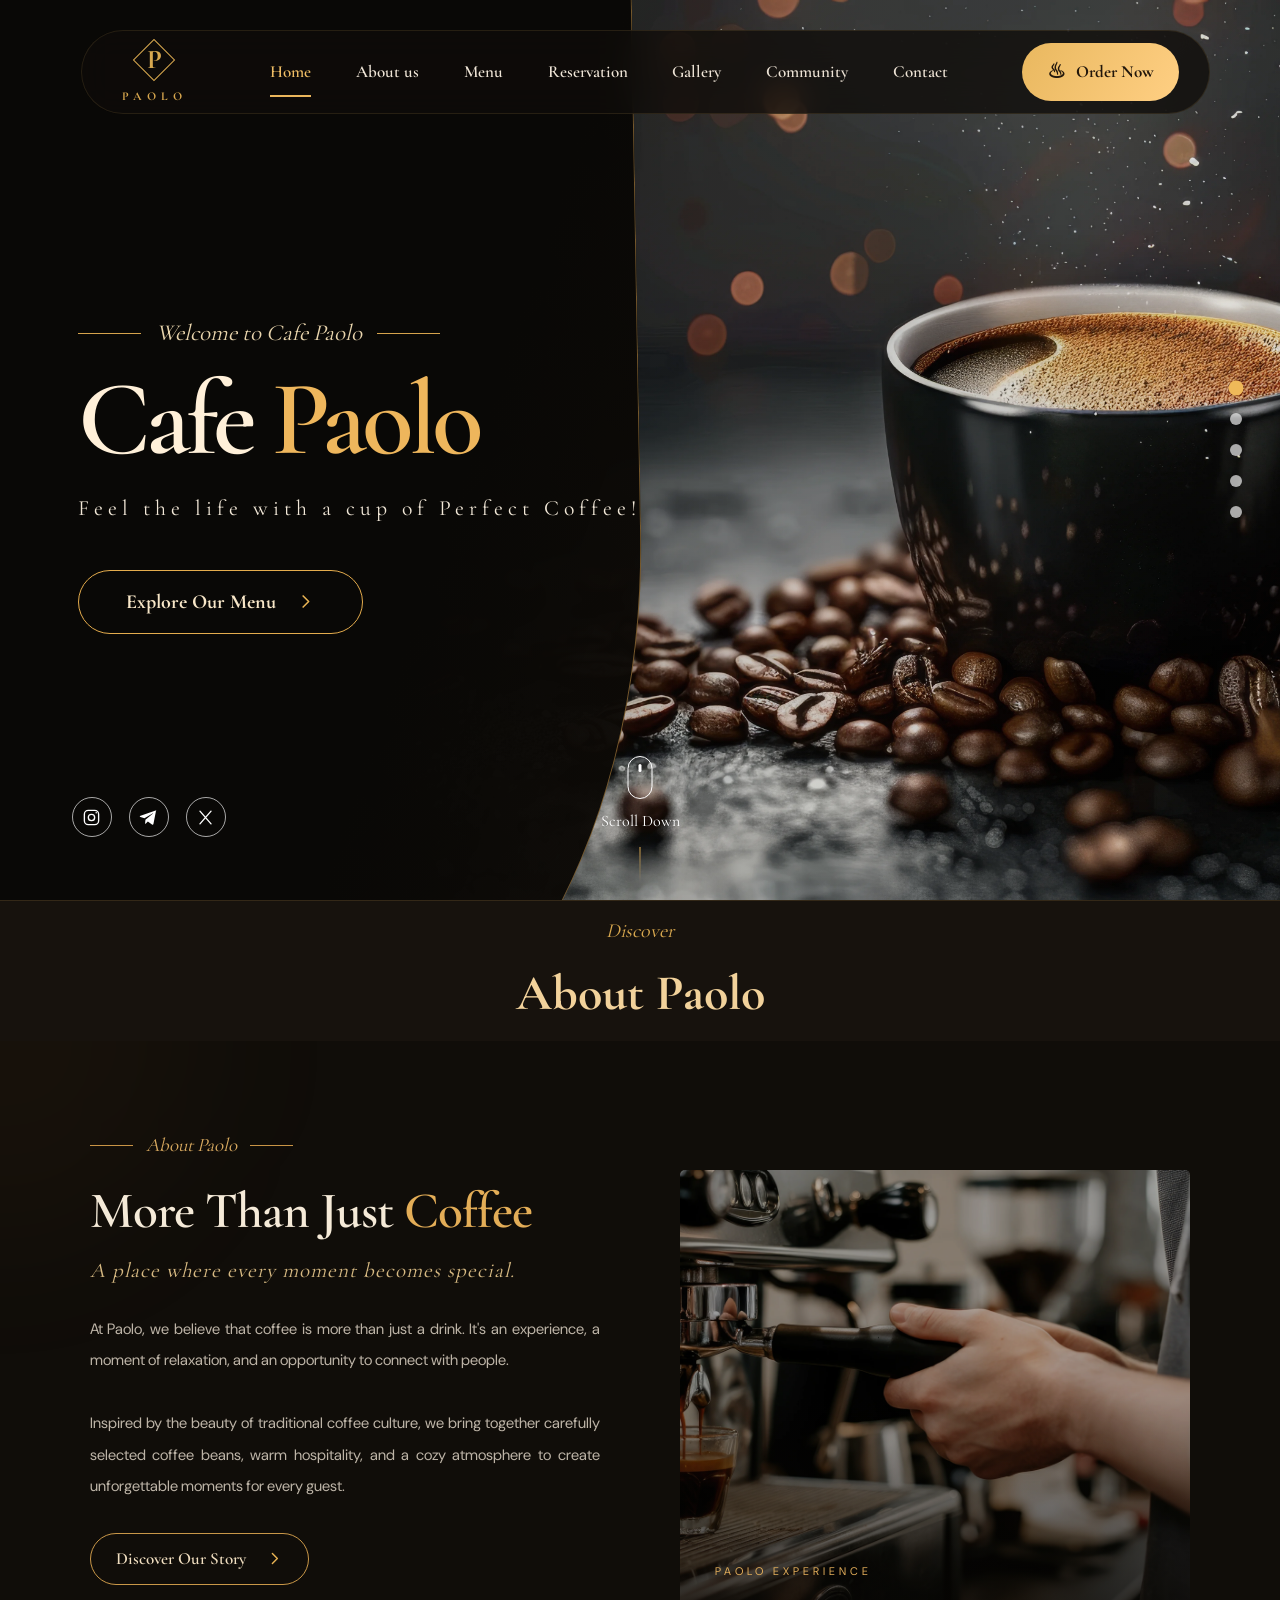
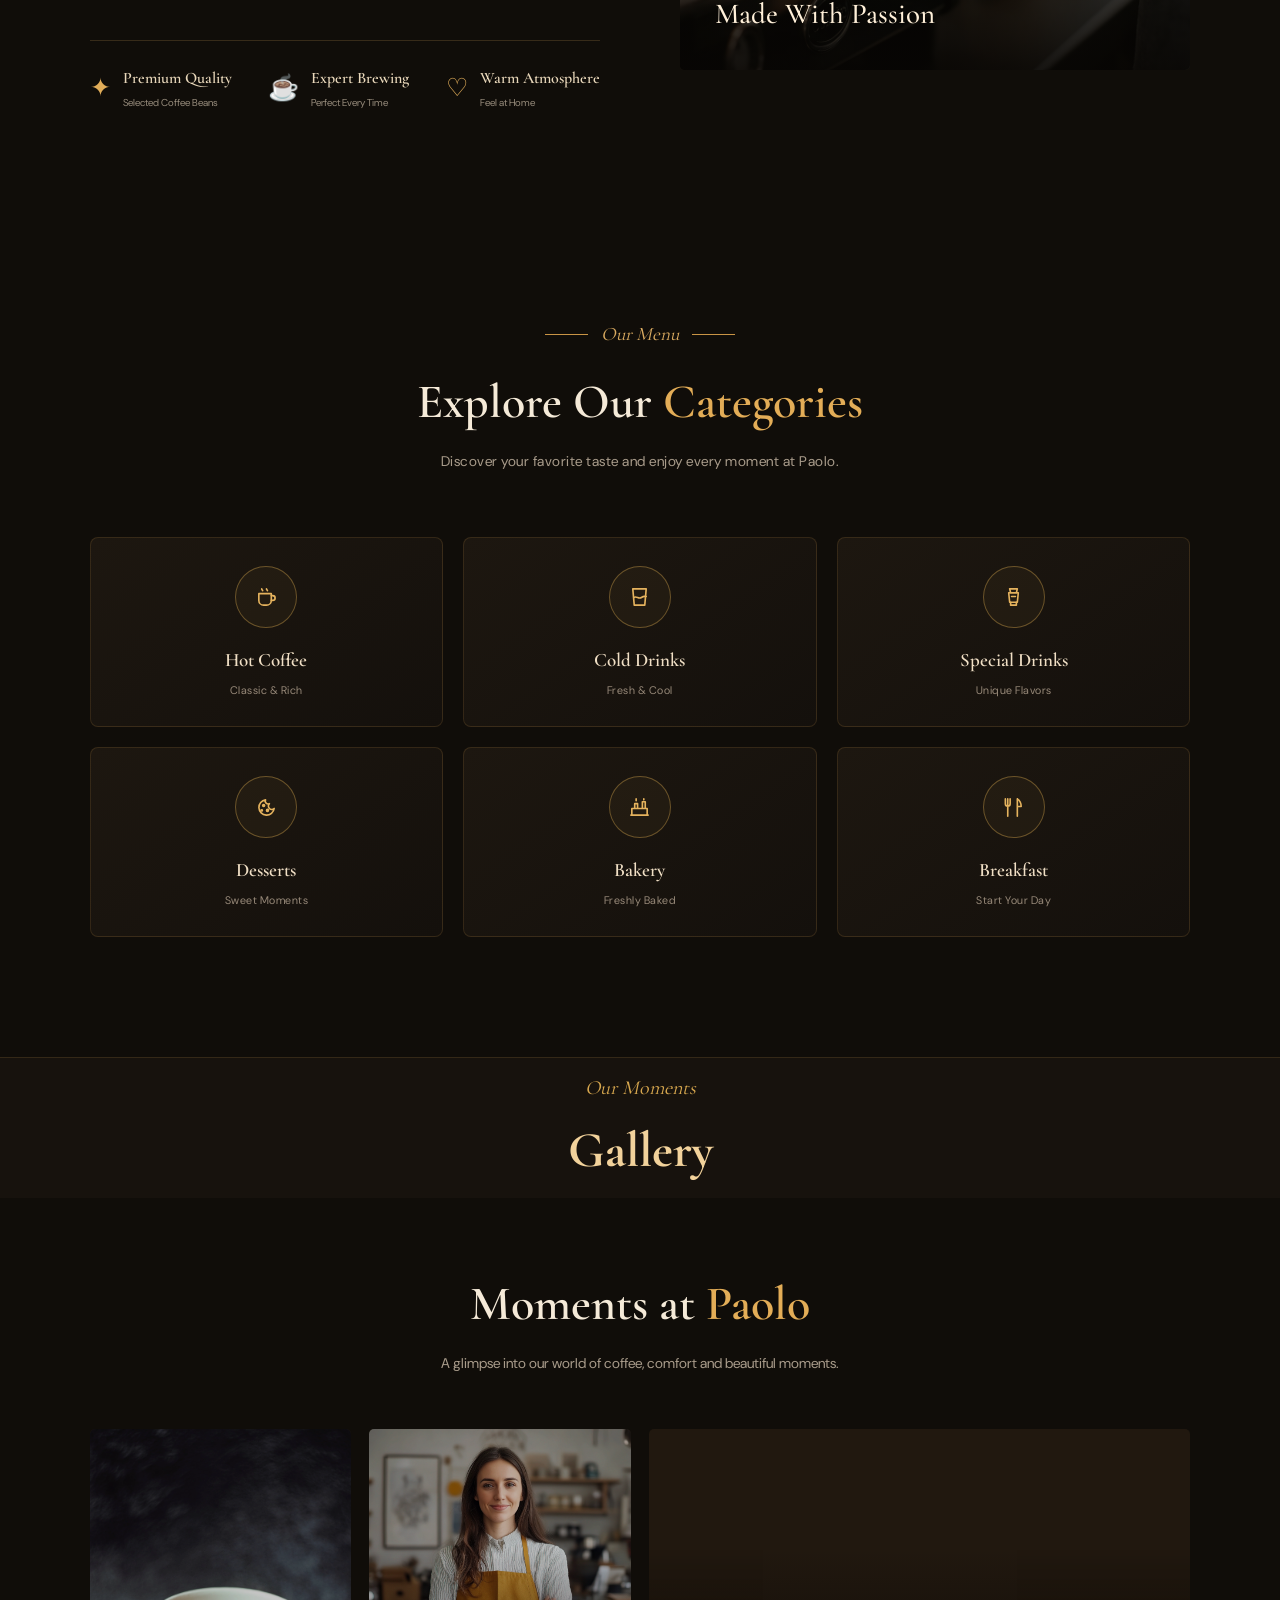
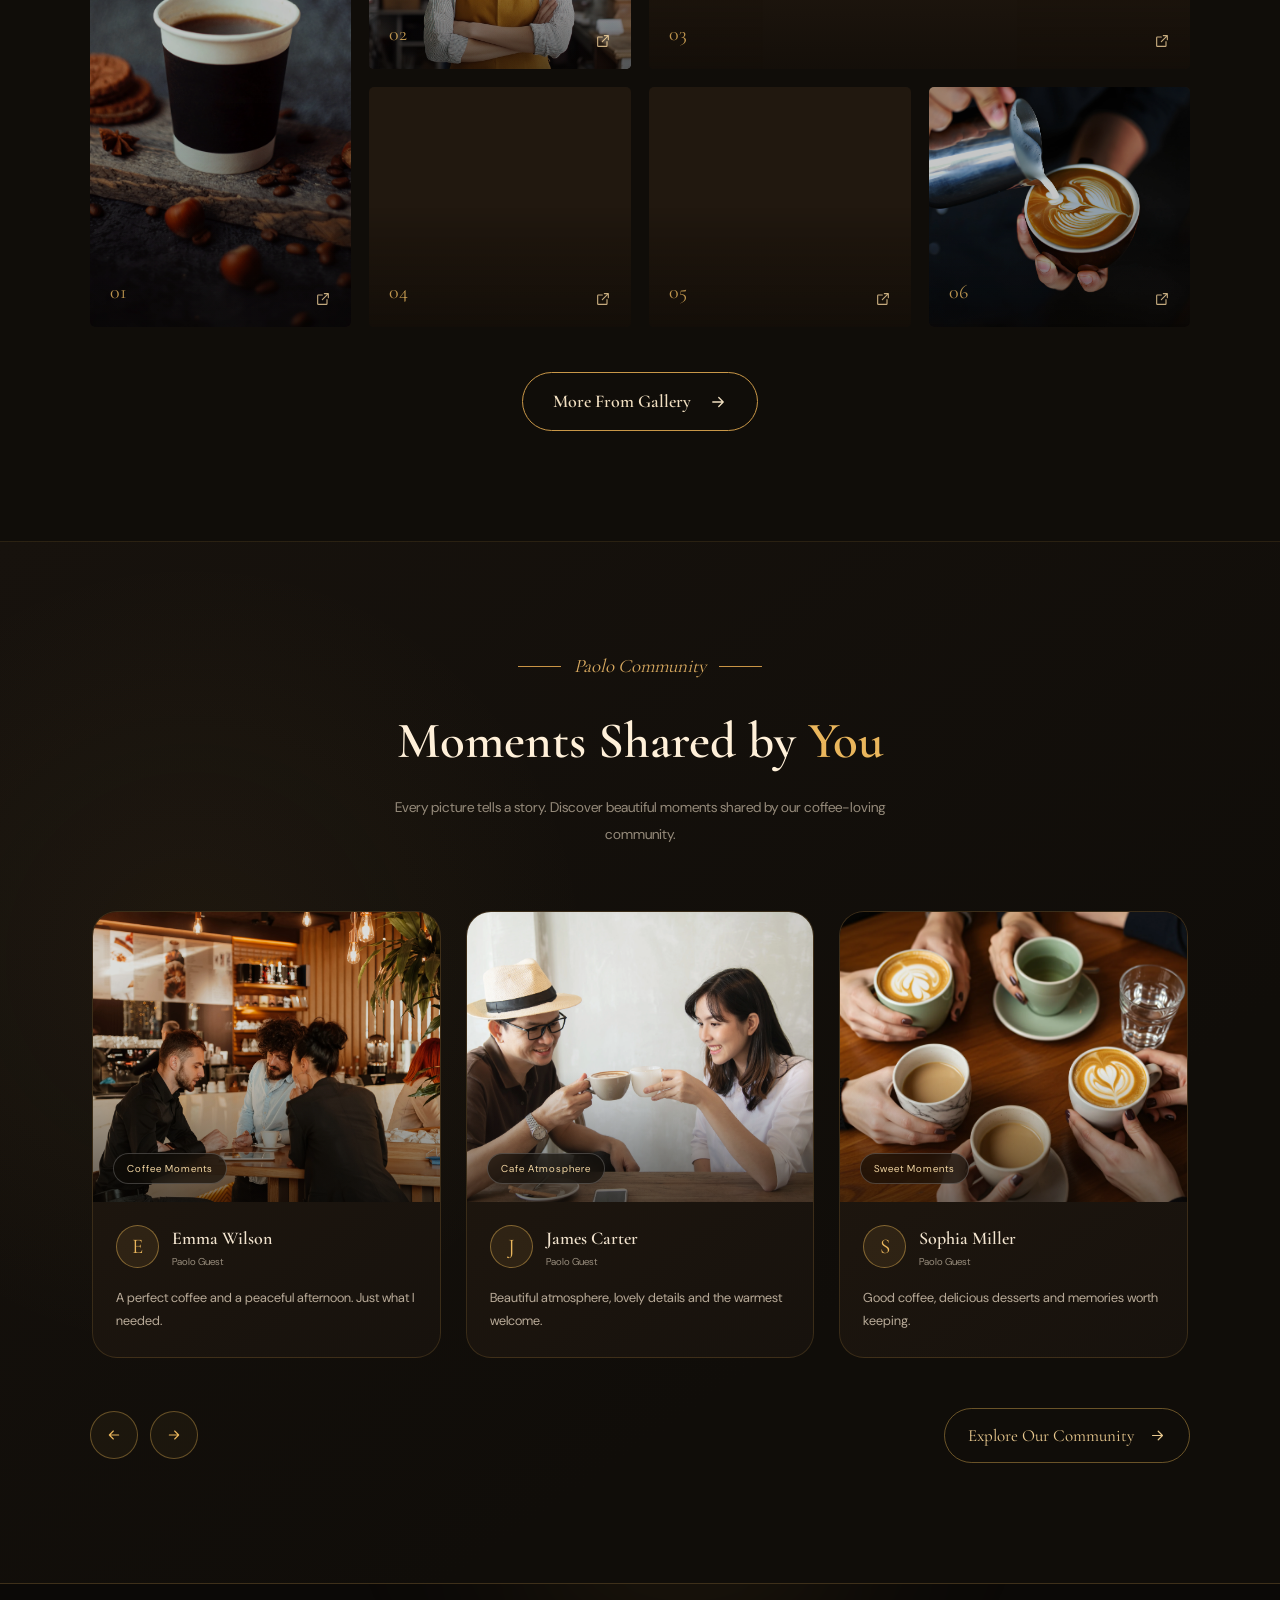
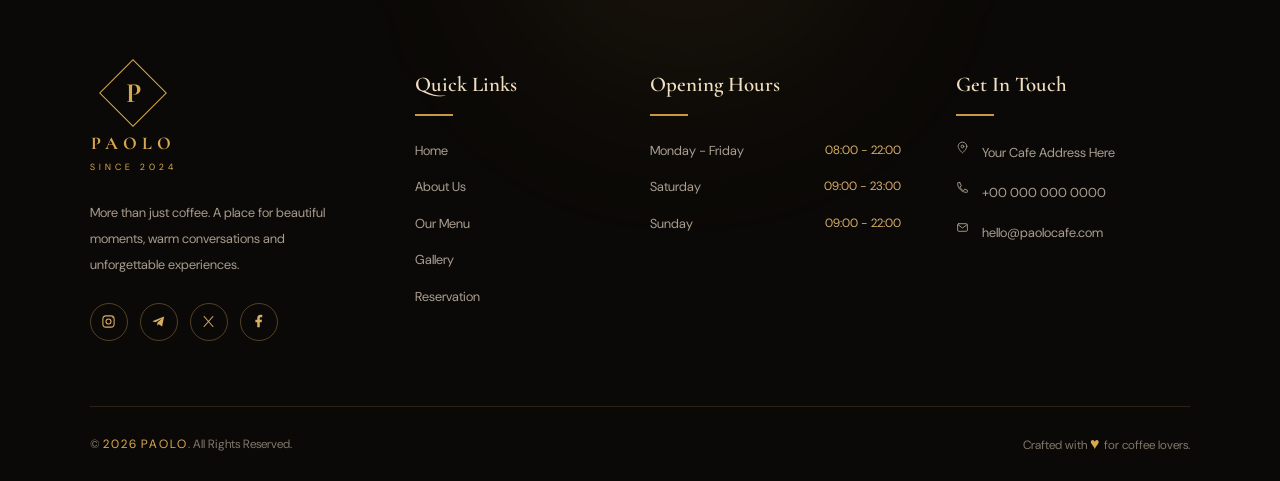
==== commit 11d6cb69: "increase homepage speed" ====
--- a/index.html
+++ b/index.html
@@ -13,9 +13,8 @@
     <meta name="theme-color" content="#100d09">
 
     <title>Paolo | Luxury Coffee Experience</title>
-<!-- <link rel="preload" href="./asstes/fonts/cormorant-garamond/CormorantGaramond-Regular.woff2" as="font" type="font/woff2" crossorigin>
-<link rel="preload" href="./asstes/fonts/dm-sans/DMSans-Regular.woff2" as="font" type="font/woff2" crossorigin> -->
-<link rel="stylesheet" href="./asstes/css/style.css">
+
+    <link rel="stylesheet" href="./asstes/css/style.css">
 
 </head>
 
@@ -73,9 +72,8 @@
 
 
 
-        <button class="menu-toggle" id="menuToggle" type="button"
-
-            aria-label="Open navigation" aria-controls="nav" aria-expanded="false">
+        <button class="menu-toggle" id="menuToggle" type="button" aria-label="Open navigation" aria-controls="nav"
+            aria-expanded="false">
 
             <span></span><span></span><span></span>
 
@@ -113,7 +111,8 @@
 
                     <svg viewBox="0 0 24 24" fill="none" aria-hidden="true">
 
-                        <path d="M9 5L16 12L9 19" stroke="currentColor" stroke-width="2" stroke-linecap="round" stroke-linejoin="round"/>
+                        <path d="M9 5L16 12L9 19" stroke="currentColor" stroke-width="2" stroke-linecap="round"
+                            stroke-linejoin="round" />
 
                     </svg>
 
@@ -129,11 +128,11 @@
 
                     <svg viewBox="0 0 24 24" fill="none" aria-hidden="true">
 
-                        <rect x="3" y="3" width="18" height="18" rx="5" stroke="currentColor" stroke-width="1.7"/>
-
-                        <circle cx="12" cy="12" r="4" stroke="currentColor" stroke-width="1.7"/>
-
-                        <circle cx="18" cy="6" r="1" fill="currentColor"/>
+                        <rect x="3" y="3" width="18" height="18" rx="5" stroke="currentColor" stroke-width="1.7" />
+
+                        <circle cx="12" cy="12" r="4" stroke="currentColor" stroke-width="1.7" />
+
+                        <circle cx="18" cy="6" r="1" fill="currentColor" />
 
                     </svg>
 
@@ -143,7 +142,8 @@
 
                     <svg viewBox="0 0 24 24" fill="currentColor" aria-hidden="true">
 
-                        <path d="M21.5 3.5L18.3 20c-.2 1.2-.9 1.5-1.9.9l-5.2-3.8-2.5 2.4c-.3.3-.5.5-1 .5l.4-5.3L17.7 7c.4-.4-.1-.6-.6-.2L6.9 13.1l-5.1-1.6c-1.1-.3-1.1-1.1.2-1.6L21 3.2c.9-.3 1.6.2.5.3z"/>
+                        <path
+                            d="M21.5 3.5L18.3 20c-.2 1.2-.9 1.5-1.9.9l-5.2-3.8-2.5 2.4c-.3.3-.5.5-1 .5l.4-5.3L17.7 7c.4-.4-.1-.6-.6-.2L6.9 13.1l-5.1-1.6c-1.1-.3-1.1-1.1.2-1.6L21 3.2c.9-.3 1.6.2.5.3z" />
 
                     </svg>
 
@@ -153,7 +153,8 @@
 
                     <svg viewBox="0 0 24 24" fill="none" aria-hidden="true">
 
-                        <path d="M5 4L19 20M19 4L5 20" stroke="currentColor" stroke-width="1.7" stroke-linecap="round"/>
+                        <path d="M5 4L19 20M19 4L5 20" stroke="currentColor" stroke-width="1.7"
+                            stroke-linecap="round" />
 
                     </svg>
 
@@ -237,7 +238,8 @@
 
                             <svg viewBox="0 0 24 24" fill="none" aria-hidden="true">
 
-                                <path d="M9 5L16 12L9 19" stroke="currentColor" stroke-width="2" stroke-linecap="round" stroke-linejoin="round"/>
+                                <path d="M9 5L16 12L9 19" stroke="currentColor" stroke-width="2" stroke-linecap="round"
+                                    stroke-linejoin="round" />
 
                             </svg>
 
@@ -251,7 +253,10 @@
 
                                 <span class="feature-icon" aria-hidden="true">✦</span>
 
-                                <div><h3>Premium Quality</h3><p>Selected Coffee Beans</p></div>
+                                <div>
+                                    <h3>Premium Quality</h3>
+                                    <p>Selected Coffee Beans</p>
+                                </div>
 
                             </div>
 
@@ -259,7 +264,10 @@
 
                                 <span class="feature-icon" aria-hidden="true">☕</span>
 
-                                <div><h3>Expert Brewing</h3><p>Perfect Every Time</p></div>
+                                <div>
+                                    <h3>Expert Brewing</h3>
+                                    <p>Perfect Every Time</p>
+                                </div>
 
                             </div>
 
@@ -267,7 +275,10 @@
 
                                 <span class="feature-icon" aria-hidden="true">♡</span>
 
-                                <div><h3>Warm Atmosphere</h3><p>Feel at Home</p></div>
+                                <div>
+                                    <h3>Warm Atmosphere</h3>
+                                    <p>Feel at Home</p>
+                                </div>
 
                             </div>
 
@@ -280,7 +291,6 @@
                     <figure class="about-image">
 
                         <img src="./asstes/images/about_pic.webp" alt="Warm and elegant Paolo coffee shop interior"
-
                             loading="lazy" decoding="async">
 
                         <span class="image-overlay" aria-hidden="true"></span>
@@ -327,7 +337,13 @@
 
                     <a href="#" class="category-card">
 
-                        <span class="category-icon"><svg class="fa-solid fa-mug-hot" viewBox="0 0 24 24" fill="none" stroke="currentColor" stroke-width="1.7" stroke-linecap="round" stroke-linejoin="round" focusable="false" aria-hidden="true" style="width:1em;height:1em;display:inline-block;vertical-align:-0.125em"><path d="M4 8h13v7a5 5 0 0 1-5 5H9a5 5 0 0 1-5-5V8Z"/><path d="M17 10h1.5a2.5 2.5 0 0 1 0 5H17M7 3c0 1 1 1 1 2M12 3c0 1 1 1 1 2"/></svg></span>
+                        <span class="category-icon"><svg class="fa-solid fa-mug-hot" viewBox="0 0 24 24" fill="none"
+                                stroke="currentColor" stroke-width="1.7" stroke-linecap="round" stroke-linejoin="round"
+                                focusable="false" aria-hidden="true"
+                                style="width:1em;height:1em;display:inline-block;vertical-align:-0.125em">
+                                <path d="M4 8h13v7a5 5 0 0 1-5 5H9a5 5 0 0 1-5-5V8Z" />
+                                <path d="M17 10h1.5a2.5 2.5 0 0 1 0 5H17M7 3c0 1 1 1 1 2M12 3c0 1 1 1 1 2" />
+                            </svg></span>
 
                         <h3>Hot Coffee</h3><span>Classic &amp; Rich</span>
 
@@ -335,7 +351,13 @@
 
                     <a href="#" class="category-card">
 
-                        <span class="category-icon"><svg class="fa-solid fa-glass-water" viewBox="0 0 24 24" fill="none" stroke="currentColor" stroke-width="1.7" stroke-linecap="round" stroke-linejoin="round" focusable="false" aria-hidden="true" style="width:1em;height:1em;display:inline-block;vertical-align:-0.125em"><path d="M5 3h14l-1.5 17h-11L5 3Z"/><path d="M6 12c3-2 5 2 8 0s4-1 5-1"/></svg></span>
+                        <span class="category-icon"><svg class="fa-solid fa-glass-water" viewBox="0 0 24 24" fill="none"
+                                stroke="currentColor" stroke-width="1.7" stroke-linecap="round" stroke-linejoin="round"
+                                focusable="false" aria-hidden="true"
+                                style="width:1em;height:1em;display:inline-block;vertical-align:-0.125em">
+                                <path d="M5 3h14l-1.5 17h-11L5 3Z" />
+                                <path d="M6 12c3-2 5 2 8 0s4-1 5-1" />
+                            </svg></span>
 
                         <h3>Cold Drinks</h3><span>Fresh &amp; Cool</span>
 
@@ -343,7 +365,14 @@
 
                     <a href="#" class="category-card">
 
-                        <span class="category-icon"><svg class="fa-solid fa-blender" viewBox="0 0 24 24" fill="none" stroke="currentColor" stroke-width="1.7" stroke-linecap="round" stroke-linejoin="round" focusable="false" aria-hidden="true" style="width:1em;height:1em;display:inline-block;vertical-align:-0.125em"><path d="M8 3h8l-1 4h-6L8 3Z"/><path d="M7 7h10l-1 10H8L7 7Z"/><path d="M9 17v3h6v-3M10 11h4"/></svg></span>
+                        <span class="category-icon"><svg class="fa-solid fa-blender" viewBox="0 0 24 24" fill="none"
+                                stroke="currentColor" stroke-width="1.7" stroke-linecap="round" stroke-linejoin="round"
+                                focusable="false" aria-hidden="true"
+                                style="width:1em;height:1em;display:inline-block;vertical-align:-0.125em">
+                                <path d="M8 3h8l-1 4h-6L8 3Z" />
+                                <path d="M7 7h10l-1 10H8L7 7Z" />
+                                <path d="M9 17v3h6v-3M10 11h4" />
+                            </svg></span>
 
                         <h3>Special Drinks</h3><span>Unique Flavors</span>
 
@@ -351,7 +380,15 @@
 
                     <a href="#" class="category-card">
 
-                        <span class="category-icon"><svg class="fa-solid fa-cookie-bite" viewBox="0 0 24 24" fill="none" stroke="currentColor" stroke-width="1.7" stroke-linecap="round" stroke-linejoin="round" focusable="false" aria-hidden="true" style="width:1em;height:1em;display:inline-block;vertical-align:-0.125em"><path d="M20 13a8 8 0 1 1-9-9 3 3 0 0 0 4 4 3 3 0 0 0 5 5Z"/><circle cx="9" cy="10" r="1"/><circle cx="13" cy="15" r="1"/><circle cx="7" cy="15" r=".7"/></svg></span>
+                        <span class="category-icon"><svg class="fa-solid fa-cookie-bite" viewBox="0 0 24 24" fill="none"
+                                stroke="currentColor" stroke-width="1.7" stroke-linecap="round" stroke-linejoin="round"
+                                focusable="false" aria-hidden="true"
+                                style="width:1em;height:1em;display:inline-block;vertical-align:-0.125em">
+                                <path d="M20 13a8 8 0 1 1-9-9 3 3 0 0 0 4 4 3 3 0 0 0 5 5Z" />
+                                <circle cx="9" cy="10" r="1" />
+                                <circle cx="13" cy="15" r="1" />
+                                <circle cx="7" cy="15" r=".7" />
+                            </svg></span>
 
                         <h3>Desserts</h3><span>Sweet Moments</span>
 
@@ -359,7 +396,12 @@
 
                     <a href="#" class="category-card">
 
-                        <span class="category-icon"><svg class="fa-solid fa-cake-candles" viewBox="0 0 24 24" fill="none" stroke="currentColor" stroke-width="1.7" stroke-linecap="round" stroke-linejoin="round" focusable="false" aria-hidden="true" style="width:1em;height:1em;display:inline-block;vertical-align:-0.125em"><path d="M4 13h16v7H4zM3 20h18M7 13V8h3v5M15 13V6h3v7M8.5 5V3M16.5 3v1"/></svg></span>
+                        <span class="category-icon"><svg class="fa-solid fa-cake-candles" viewBox="0 0 24 24"
+                                fill="none" stroke="currentColor" stroke-width="1.7" stroke-linecap="round"
+                                stroke-linejoin="round" focusable="false" aria-hidden="true"
+                                style="width:1em;height:1em;display:inline-block;vertical-align:-0.125em">
+                                <path d="M4 13h16v7H4zM3 20h18M7 13V8h3v5M15 13V6h3v7M8.5 5V3M16.5 3v1" />
+                            </svg></span>
 
                         <h3>Bakery</h3><span>Freshly Baked</span>
 
@@ -367,7 +409,12 @@
 
                     <a href="#" class="category-card">
 
-                        <span class="category-icon"><svg class="fa-solid fa-utensils" viewBox="0 0 24 24" fill="none" stroke="currentColor" stroke-width="1.7" stroke-linecap="round" stroke-linejoin="round" focusable="false" aria-hidden="true" style="width:1em;height:1em;display:inline-block;vertical-align:-0.125em"><path d="M6 3v7M3.5 3v5a2.5 2.5 0 0 0 5 0V3M6 10v11M16 3v18M16 3c3 2 4 5 4 8h-4"/></svg></span>
+                        <span class="category-icon"><svg class="fa-solid fa-utensils" viewBox="0 0 24 24" fill="none"
+                                stroke="currentColor" stroke-width="1.7" stroke-linecap="round" stroke-linejoin="round"
+                                focusable="false" aria-hidden="true"
+                                style="width:1em;height:1em;display:inline-block;vertical-align:-0.125em">
+                                <path d="M6 3v7M3.5 3v5a2.5 2.5 0 0 0 5 0V3M6 10v11M16 3v18M16 3c3 2 4 5 4 8h-4" />
+                            </svg></span>
 
                         <h3>Breakfast</h3><span>Start Your Day</span>
 
@@ -407,51 +454,105 @@
 
                     <div class="gallery-grid">
 
-                        <a href="./asstes/images/gallery_pic6.webp" class="gallery-item item-1" aria-label="View Paolo Cafe interior">
-
-                            <img src="./asstes/images/gallery_pic6.webp" alt="Paolo Cafe interior" loading="lazy" decoding="async">
-
-                            <span class="gallery-overlay"><span>01</span><svg class="fa-solid fa-arrow-up-right-from-square" viewBox="0 0 24 24" fill="none" stroke="currentColor" stroke-width="1.7" stroke-linecap="round" stroke-linejoin="round" focusable="false" aria-hidden="true" style="width:1em;height:1em;display:inline-block;vertical-align:-0.125em"><path d="M14 4h6v6M20 4l-9 9"/><path d="M18 13v6a1 1 0 0 1-1 1H5a1 1 0 0 1-1-1V7a1 1 0 0 1 1-1h6"/></svg></span>
+                        <a href="./asstes/images/gallery_pic6.webp" class="gallery-item item-1"
+                            aria-label="View Paolo Cafe interior">
+
+                            <img src="./asstes/images/gallery_pic6.webp" alt="Paolo Cafe interior" loading="lazy"
+                                decoding="async">
+
+                            <span class="gallery-overlay"><span>01</span><svg
+                                    class="fa-solid fa-arrow-up-right-from-square" viewBox="0 0 24 24" fill="none"
+                                    stroke="currentColor" stroke-width="1.7" stroke-linecap="round"
+                                    stroke-linejoin="round" focusable="false" aria-hidden="true"
+                                    style="width:1em;height:1em;display:inline-block;vertical-align:-0.125em">
+                                    <path d="M14 4h6v6M20 4l-9 9" />
+                                    <path d="M18 13v6a1 1 0 0 1-1 1H5a1 1 0 0 1-1-1V7a1 1 0 0 1 1-1h6" />
+                                </svg></span>
 
                         </a>
 
-                        <a href="./asstes/images/gallery_pic2.webp" class="gallery-item item-2" aria-label="View fresh coffee">
-
-                            <img src="./asstes/images/gallery_pic2.webp" alt="Fresh coffee" loading="lazy" decoding="async">
-
-                            <span class="gallery-overlay"><span>02</span><svg class="fa-solid fa-arrow-up-right-from-square" viewBox="0 0 24 24" fill="none" stroke="currentColor" stroke-width="1.7" stroke-linecap="round" stroke-linejoin="round" focusable="false" aria-hidden="true" style="width:1em;height:1em;display:inline-block;vertical-align:-0.125em"><path d="M14 4h6v6M20 4l-9 9"/><path d="M18 13v6a1 1 0 0 1-1 1H5a1 1 0 0 1-1-1V7a1 1 0 0 1 1-1h6"/></svg></span>
+                        <a href="./asstes/images/gallery_pic2.webp" class="gallery-item item-2"
+                            aria-label="View fresh coffee">
+
+                            <img src="./asstes/images/gallery_pic2.webp" alt="Fresh coffee" loading="lazy"
+                                decoding="async">
+
+                            <span class="gallery-overlay"><span>02</span><svg
+                                    class="fa-solid fa-arrow-up-right-from-square" viewBox="0 0 24 24" fill="none"
+                                    stroke="currentColor" stroke-width="1.7" stroke-linecap="round"
+                                    stroke-linejoin="round" focusable="false" aria-hidden="true"
+                                    style="width:1em;height:1em;display:inline-block;vertical-align:-0.125em">
+                                    <path d="M14 4h6v6M20 4l-9 9" />
+                                    <path d="M18 13v6a1 1 0 0 1-1 1H5a1 1 0 0 1-1-1V7a1 1 0 0 1 1-1h6" />
+                                </svg></span>
 
                         </a>
 
-                        <a href="./asstes/images/gallery_pic_3.webp" class="gallery-item item-3" aria-label="View coffee shop">
-
-                            <img src="./asstes/images/gallery_pic_3.webp" alt="Coffee shop" loading="lazy" decoding="async">
-
-                            <span class="gallery-overlay"><span>03</span><svg class="fa-solid fa-arrow-up-right-from-square" viewBox="0 0 24 24" fill="none" stroke="currentColor" stroke-width="1.7" stroke-linecap="round" stroke-linejoin="round" focusable="false" aria-hidden="true" style="width:1em;height:1em;display:inline-block;vertical-align:-0.125em"><path d="M14 4h6v6M20 4l-9 9"/><path d="M18 13v6a1 1 0 0 1-1 1H5a1 1 0 0 1-1-1V7a1 1 0 0 1 1-1h6"/></svg></span>
+                        <a href="./asstes/images/gallery_pic_3.webp" class="gallery-item item-3"
+                            aria-label="View coffee shop">
+
+                            <img src="./asstes/images/gallery_pic_3.webp" alt="Coffee shop" loading="lazy"
+                                decoding="async">
+
+                            <span class="gallery-overlay"><span>03</span><svg
+                                    class="fa-solid fa-arrow-up-right-from-square" viewBox="0 0 24 24" fill="none"
+                                    stroke="currentColor" stroke-width="1.7" stroke-linecap="round"
+                                    stroke-linejoin="round" focusable="false" aria-hidden="true"
+                                    style="width:1em;height:1em;display:inline-block;vertical-align:-0.125em">
+                                    <path d="M14 4h6v6M20 4l-9 9" />
+                                    <path d="M18 13v6a1 1 0 0 1-1 1H5a1 1 0 0 1-1-1V7a1 1 0 0 1 1-1h6" />
+                                </svg></span>
 
                         </a>
 
-                        <a href="./asstes/images/gallery_pic4.webp" class="gallery-item item-4" aria-label="View coffee cup">
-
-                            <img src="./asstes/images/gallery_pic4.webp" alt="Coffee cup" loading="lazy" decoding="async">
-
-                            <span class="gallery-overlay"><span>04</span><svg class="fa-solid fa-arrow-up-right-from-square" viewBox="0 0 24 24" fill="none" stroke="currentColor" stroke-width="1.7" stroke-linecap="round" stroke-linejoin="round" focusable="false" aria-hidden="true" style="width:1em;height:1em;display:inline-block;vertical-align:-0.125em"><path d="M14 4h6v6M20 4l-9 9"/><path d="M18 13v6a1 1 0 0 1-1 1H5a1 1 0 0 1-1-1V7a1 1 0 0 1 1-1h6"/></svg></span>
+                        <a href="./asstes/images/gallery_pic4.webp" class="gallery-item item-4"
+                            aria-label="View coffee cup">
+
+                            <img src="./asstes/images/gallery_pic4.webp" alt="Coffee cup" loading="lazy"
+                                decoding="async">
+
+                            <span class="gallery-overlay"><span>04</span><svg
+                                    class="fa-solid fa-arrow-up-right-from-square" viewBox="0 0 24 24" fill="none"
+                                    stroke="currentColor" stroke-width="1.7" stroke-linecap="round"
+                                    stroke-linejoin="round" focusable="false" aria-hidden="true"
+                                    style="width:1em;height:1em;display:inline-block;vertical-align:-0.125em">
+                                    <path d="M14 4h6v6M20 4l-9 9" />
+                                    <path d="M18 13v6a1 1 0 0 1-1 1H5a1 1 0 0 1-1-1V7a1 1 0 0 1 1-1h6" />
+                                </svg></span>
 
                         </a>
 
-                        <a href="./asstes/images/gallery_pic5.webp" class="gallery-item item-5" aria-label="View cafe atmosphere">
-
-                            <img src="./asstes/images/gallery_pic5.webp" alt="Cafe atmosphere" loading="lazy" decoding="async">
-
-                            <span class="gallery-overlay"><span>05</span><svg class="fa-solid fa-arrow-up-right-from-square" viewBox="0 0 24 24" fill="none" stroke="currentColor" stroke-width="1.7" stroke-linecap="round" stroke-linejoin="round" focusable="false" aria-hidden="true" style="width:1em;height:1em;display:inline-block;vertical-align:-0.125em"><path d="M14 4h6v6M20 4l-9 9"/><path d="M18 13v6a1 1 0 0 1-1 1H5a1 1 0 0 1-1-1V7a1 1 0 0 1 1-1h6"/></svg></span>
+                        <a href="./asstes/images/gallery_pic5.webp" class="gallery-item item-5"
+                            aria-label="View cafe atmosphere">
+
+                            <img src="./asstes/images/gallery_pic5.webp" alt="Cafe atmosphere" loading="lazy"
+                                decoding="async">
+
+                            <span class="gallery-overlay"><span>05</span><svg
+                                    class="fa-solid fa-arrow-up-right-from-square" viewBox="0 0 24 24" fill="none"
+                                    stroke="currentColor" stroke-width="1.7" stroke-linecap="round"
+                                    stroke-linejoin="round" focusable="false" aria-hidden="true"
+                                    style="width:1em;height:1em;display:inline-block;vertical-align:-0.125em">
+                                    <path d="M14 4h6v6M20 4l-9 9" />
+                                    <path d="M18 13v6a1 1 0 0 1-1 1H5a1 1 0 0 1-1-1V7a1 1 0 0 1 1-1h6" />
+                                </svg></span>
 
                         </a>
 
-                        <a href="./asstes/images/gallery_pic1.webp" class="gallery-item item-6" aria-label="View espresso coffee">
-
-                            <img src="./asstes/images/gallery_pic1.webp" alt="Espresso coffee" loading="lazy" decoding="async">
-
-                            <span class="gallery-overlay"><span>06</span><svg class="fa-solid fa-arrow-up-right-from-square" viewBox="0 0 24 24" fill="none" stroke="currentColor" stroke-width="1.7" stroke-linecap="round" stroke-linejoin="round" focusable="false" aria-hidden="true" style="width:1em;height:1em;display:inline-block;vertical-align:-0.125em"><path d="M14 4h6v6M20 4l-9 9"/><path d="M18 13v6a1 1 0 0 1-1 1H5a1 1 0 0 1-1-1V7a1 1 0 0 1 1-1h6"/></svg></span>
+                        <a href="./asstes/images/gallery_pic1.webp" class="gallery-item item-6"
+                            aria-label="View espresso coffee">
+
+                            <img src="./asstes/images/gallery_pic1.webp" alt="Espresso coffee" loading="lazy"
+                                decoding="async">
+
+                            <span class="gallery-overlay"><span>06</span><svg
+                                    class="fa-solid fa-arrow-up-right-from-square" viewBox="0 0 24 24" fill="none"
+                                    stroke="currentColor" stroke-width="1.7" stroke-linecap="round"
+                                    stroke-linejoin="round" focusable="false" aria-hidden="true"
+                                    style="width:1em;height:1em;display:inline-block;vertical-align:-0.125em">
+                                    <path d="M14 4h6v6M20 4l-9 9" />
+                                    <path d="M18 13v6a1 1 0 0 1-1 1H5a1 1 0 0 1-1-1V7a1 1 0 0 1 1-1h6" />
+                                </svg></span>
 
                         </a>
 
@@ -461,7 +562,12 @@
 
                     <div class="gallery-more">
 
-                        <a href="#" class="more-btn">More From Gallery <svg class="fa-solid fa-arrow-right" viewBox="0 0 24 24" fill="none" stroke="currentColor" stroke-width="1.7" stroke-linecap="round" stroke-linejoin="round" focusable="false" aria-hidden="true" style="width:1em;height:1em;display:inline-block;vertical-align:-0.125em"><path d="M5 12h14M13 6l6 6-6 6"/></svg></a>
+                        <a href="#" class="more-btn">More From Gallery <svg class="fa-solid fa-arrow-right"
+                                viewBox="0 0 24 24" fill="none" stroke="currentColor" stroke-width="1.7"
+                                stroke-linecap="round" stroke-linejoin="round" focusable="false" aria-hidden="true"
+                                style="width:1em;height:1em;display:inline-block;vertical-align:-0.125em">
+                                <path d="M5 12h14M13 6l6 6-6 6" />
+                            </svg></a>
 
                     </div>
 
@@ -473,448 +579,466 @@
 
 
 
-<!-- Community Highlights -->
-
-<section class="community-section" id="community">
-
-    <div class="community-container">
-
-
-
-        <div class="community-heading">
-
-            <div class="section-label">
-
-                <span></span>
-
-                Paolo Community
-
-                <span></span>
+        <!-- Community Highlights -->
+
+        <section class="community-section" id="community">
+
+            <div class="community-container">
+
+
+
+                <div class="community-heading">
+
+                    <div class="section-label">
+
+                        <span></span>
+
+                        Paolo Community
+
+                        <span></span>
+
+                    </div>
+
+
+
+                    <h2>Moments Shared by <span>You</span></h2>
+
+                    <p>
+
+                        Every picture tells a story. Discover beautiful moments
+
+                        shared by our coffee-loving community.
+
+                    </p>
+
+                </div>
+
+
+
+                <div class="community-carousel" data-community-carousel>
+
+
+
+                    <div class="community-track" id="communityTrack">
+
+
+
+                        <article class="community-card">
+
+                            <a href="./asstes/images/1.webp" class="community-image">
+
+                                <img src="./asstes/images/1.webp" alt="Coffee moment shared by a Paolo guest"
+                                    loading="lazy">
+
+                                <span class="community-image-label">Coffee Moments</span>
+
+                            </a>
+
+                            <div class="community-card-content">
+
+                                <div class="community-user">
+
+                                    <span class="user-avatar">E</span>
+
+                                    <div>
+
+                                        <h3>Emma Wilson</h3>
+
+                                        <span>Paolo Guest</span>
+
+                                    </div>
+
+                                </div>
+
+                                <p>A perfect coffee and a peaceful afternoon. Just what I needed.</p>
+
+                            </div>
+
+                        </article>
+
+
+
+                        <article class="community-card">
+
+                            <a href="./asstes/images/2.webp" class="community-image">
+
+                                <img src="./asstes/images/2.webp" alt="Paolo Cafe atmosphere shared by a guest"
+                                    loading="lazy">
+
+                                <span class="community-image-label">Cafe Atmosphere</span>
+
+                            </a>
+
+                            <div class="community-card-content">
+
+                                <div class="community-user">
+
+                                    <span class="user-avatar">J</span>
+
+                                    <div>
+
+                                        <h3>James Carter</h3>
+
+                                        <span>Paolo Guest</span>
+
+                                    </div>
+
+                                </div>
+
+                                <p>Beautiful atmosphere, lovely details and the warmest welcome.</p>
+
+                            </div>
+
+                        </article>
+
+
+
+                        <article class="community-card">
+
+                            <a href="./asstes/images/3.webp" class="community-image">
+
+                                <img src="./asstes/images/3.webp" alt="Dessert shared by a Paolo guest" loading="lazy">
+
+                                <span class="community-image-label">Sweet Moments</span>
+
+                            </a>
+
+                            <div class="community-card-content">
+
+                                <div class="community-user">
+
+                                    <span class="user-avatar">S</span>
+
+                                    <div>
+
+                                        <h3>Sophia Miller</h3>
+
+                                        <span>Paolo Guest</span>
+
+                                    </div>
+
+                                </div>
+
+                                <p>Good coffee, delicious desserts and memories worth keeping.</p>
+
+                            </div>
+
+                        </article>
+
+
+
+                        <article class="community-card">
+
+                            <a href="./asstes/images/4.webp" class="community-image">
+
+                                <img src="./asstes/images/4.webp" alt="Coffee shared by a Paolo guest" loading="lazy">
+
+                                <span class="community-image-label">Coffee Moments</span>
+
+                            </a>
+
+                            <div class="community-card-content">
+
+                                <div class="community-user">
+
+                                    <span class="user-avatar">A</span>
+
+                                    <div>
+
+                                        <h3>Alex Morgan</h3>
+
+                                        <span>Paolo Guest</span>
+
+                                    </div>
+
+                                </div>
+
+                                <p>Some places make ordinary days feel a little more special.</p>
+
+                            </div>
+
+                        </article>
+
+
+
+                        <article class="community-card">
+
+                            <a href="./asstes/images/5.webp" class="community-image">
+
+                                <img src="./asstes/images/5.webp" alt="Paolo Cafe interior shared by a guest"
+                                    loading="lazy">
+
+                                <span class="community-image-label">Cafe Atmosphere</span>
+
+                            </a>
+
+                            <div class="community-card-content">
+
+                                <div class="community-user">
+
+                                    <span class="user-avatar">L</span>
+
+                                    <div>
+
+                                        <h3>Lucy Brown</h3>
+
+                                        <span>Paolo Guest</span>
+
+                                    </div>
+
+                                </div>
+
+                                <p>My favorite corner, my favorite coffee, my favorite place.</p>
+
+                            </div>
+
+                        </article>
+
+
+
+                        <article class="community-card">
+
+                            <a href="./asstes/images/6.webp" class="community-image">
+
+                                <img src="./asstes/images/6.webp" alt="A special Paolo Cafe moment" loading="lazy">
+
+                                <span class="community-image-label">Sweet Moments</span>
+
+                            </a>
+
+                            <div class="community-card-content">
+
+                                <div class="community-user">
+
+                                    <span class="user-avatar">D</span>
+
+                                    <div>
+
+                                        <h3>Daniel Smith</h3>
+
+                                        <span>Paolo Guest</span>
+
+                                    </div>
+
+                                </div>
+
+                                <p>A little break, a great cup of coffee and a beautiful place.</p>
+
+                            </div>
+
+                        </article>
+
+
+
+                    </div>
+
+                </div>
+
+
+
+                <div class="community-controls">
+
+                    <div class="community-arrows">
+
+                        <button class="community-arrow" id="communityPrev" type="button" aria-label="Previous posts">
+
+                            <svg class="fa-solid fa-arrow-left" viewBox="0 0 24 24" fill="none" stroke="currentColor"
+                                stroke-width="1.7" stroke-linecap="round" stroke-linejoin="round" focusable="false"
+                                style="width:1em;height:1em;display:inline-block;vertical-align:-0.125em">
+                                <path d="M19 12H5m6 6-6-6 6-6" />
+                            </svg>
+
+                        </button>
+
+                        <button class="community-arrow" id="communityNext" type="button" aria-label="Next posts">
+
+                            <svg class="fa-solid fa-arrow-right" viewBox="0 0 24 24" fill="none" stroke="currentColor"
+                                stroke-width="1.7" stroke-linecap="round" stroke-linejoin="round" focusable="false"
+                                style="width:1em;height:1em;display:inline-block;vertical-align:-0.125em">
+                                <path d="M5 12h14M13 6l6 6-6 6" />
+                            </svg>
+
+                        </button>
+
+                    </div>
+
+
+
+                    <a href="community.html" class="community-more">
+
+                        Explore Our Community
+
+                        <svg class="fa-solid fa-arrow-right" viewBox="0 0 24 24" fill="none" stroke="currentColor"
+                            stroke-width="1.7" stroke-linecap="round" stroke-linejoin="round" focusable="false"
+                            style="width:1em;height:1em;display:inline-block;vertical-align:-0.125em">
+                            <path d="M5 12h14M13 6l6 6-6 6" />
+                        </svg>
+
+                    </a>
+
+                </div>
+
+
 
             </div>
 
-
-
-            <h2>Moments Shared by <span>You</span></h2>
-
-            <p>
-
-                Every picture tells a story. Discover beautiful moments
-
-                shared by our coffee-loving community.
-
-            </p>
+        </section>
+
+
+
+    </main>
+
+
+
+    <!-- Footer -->
+
+    <footer class="footer" id="contact">
+
+        <div class="footer-container">
+
+            <div class="footer-brand">
+
+                <a href="#home" class="footer-logo" aria-label="Paolo Cafe home">
+
+                    <span class="footer-logo-icon" aria-hidden="true"><span>P</span></span>
+
+                    <span class="footer-logo-text"><strong>PAOLO</strong><span>SINCE 2024</span></span>
+
+                </a>
+
+                <p>More than just coffee. A place for beautiful moments, warm conversations and unforgettable
+                    experiences.</p>
+
+                <div class="footer-socials" aria-label="Social media">
+
+                    <a href="#" aria-label="Instagram"><svg class="fa-brands fa-instagram" viewBox="0 0 24 24"
+                            fill="none" stroke="currentColor" stroke-width="1.7" stroke-linecap="round"
+                            stroke-linejoin="round" focusable="false" aria-hidden="true"
+                            style="width:1em;height:1em;display:inline-block;vertical-align:-0.125em">
+                            <rect x="3" y="3" width="18" height="18" rx="5" />
+                            <circle cx="12" cy="12" r="4" />
+                            <circle cx="18" cy="6" r=".8" fill="currentColor" stroke="none" />
+                        </svg></a>
+
+                    <a href="#" aria-label="Telegram"><svg class="fa-brands fa-telegram" viewBox="0 0 24 24" fill="none"
+                            stroke="currentColor" stroke-width="1.7" stroke-linecap="round" stroke-linejoin="round"
+                            focusable="false" aria-hidden="true"
+                            style="width:1em;height:1em;display:inline-block;vertical-align:-0.125em">
+                            <path d="m21 4-3.2 16-5.3-3.8-2.6 2.5.4-5.2L17.8 7 7 13.3 2 11.7 21 4Z" fill="currentColor"
+                                stroke="none" />
+                        </svg></a>
+
+                    <a href="#" aria-label="X"><svg class="fa-brands fa-x-twitter" viewBox="0 0 24 24" fill="none"
+                            stroke="currentColor" stroke-width="1.7" stroke-linecap="round" stroke-linejoin="round"
+                            focusable="false" aria-hidden="true"
+                            style="width:1em;height:1em;display:inline-block;vertical-align:-0.125em">
+                            <path d="m5 4 14 16M19 4 5 20" />
+                        </svg></a>
+
+                    <a href="#" aria-label="Facebook"><svg class="fa-brands fa-facebook-f" viewBox="0 0 24 24"
+                            fill="none" stroke="currentColor" stroke-width="1.7" stroke-linecap="round"
+                            stroke-linejoin="round" focusable="false" aria-hidden="true"
+                            style="width:1em;height:1em;display:inline-block;vertical-align:-0.125em">
+                            <path
+                                d="M14 21v-8h3l.5-4H14V7c0-1.2.4-2 2-2h2V1.5C17.3 1.3 16.2 1.2 15 1.2c-3.3 0-5 2-5 5.3V9H7v4h3v8h4Z"
+                                fill="currentColor" stroke="none" />
+                        </svg></a>
+
+                </div>
+
+            </div>
+
+
+
+            <div class="footer-column">
+
+                <h3>Quick Links</h3><span class="footer-line"></span>
+
+                <ul>
+
+                    <li><a href="#home">Home</a></li>
+
+                    <li><a href="#about">About Us</a></li>
+
+                    <li><a href="#menu">Our Menu</a></li>
+
+                    <li><a href="#gallery">Gallery</a></li>
+
+                    <li><a href="#reservation">Reservation</a></li>
+
+                </ul>
+
+            </div>
+
+
+
+            <div class="footer-column">
+
+                <h3>Opening Hours</h3><span class="footer-line"></span>
+
+                <ul class="opening-hours">
+
+                    <li><span>Monday - Friday</span><span>08:00 - 22:00</span></li>
+
+                    <li><span>Saturday</span><span>09:00 - 23:00</span></li>
+
+                    <li><span>Sunday</span><span>09:00 - 22:00</span></li>
+
+                </ul>
+
+            </div>
+
+
+
+            <div class="footer-column footer-contact">
+
+                <h3>Get In Touch</h3><span class="footer-line"></span>
+
+                <ul>
+
+                    <li><svg class="fa-solid fa-location-dot" viewBox="0 0 24 24" fill="none" stroke="currentColor"
+                            stroke-width="1.7" stroke-linecap="round" stroke-linejoin="round" focusable="false"
+                            aria-hidden="true"
+                            style="width:1em;height:1em;display:inline-block;vertical-align:-0.125em">
+                            <path d="M20 10c0 5-8 12-8 12S4 15 4 10a8 8 0 1 1 16 0Z" />
+                            <circle cx="12" cy="10" r="2.5" />
+                        </svg><span>Your Cafe Address Here</span></li>
+
+                    <li><svg class="fa-solid fa-phone" viewBox="0 0 24 24" fill="none" stroke="currentColor"
+                            stroke-width="1.7" stroke-linecap="round" stroke-linejoin="round" focusable="false"
+                            aria-hidden="true"
+                            style="width:1em;height:1em;display:inline-block;vertical-align:-0.125em">
+                            <path
+                                d="M7 3H4a1 1 0 0 0-1 1c0 9.4 7.6 17 17 17a1 1 0 0 0 1-1v-3l-5-2-2 3a14 14 0 0 1-7-7l3-2-3-6Z" />
+                        </svg><a href="tel:+00000000000">+00 000 000 0000</a></li>
+
+                    <li><svg class="fa-solid fa-envelope" viewBox="0 0 24 24" fill="none" stroke="currentColor"
+                            stroke-width="1.7" stroke-linecap="round" stroke-linejoin="round" focusable="false"
+                            aria-hidden="true"
+                            style="width:1em;height:1em;display:inline-block;vertical-align:-0.125em">
+                            <rect x="3" y="5" width="18" height="14" rx="2" />
+                            <path d="m4 7 8 6 8-6" />
+                        </svg><a href="mailto:hello@paolocafe.com">hello@paolocafe.com</a></li>
+
+                </ul>
+
+            </div>
 
         </div>
 
 
 
-        <div class="community-carousel" data-community-carousel>
-
-
-
-            <div class="community-track" id="communityTrack">
-
-
-
-                <article class="community-card">
-
-                    <a href="./asstes/images/1.webp"
-
-                       class="community-image">
-
-                        <img src="./asstes/images/1.webp"
-
-                             alt="Coffee moment shared by a Paolo guest"
-
-                             loading="lazy">
-
-                        <span class="community-image-label">Coffee Moments</span>
-
-                    </a>
-
-                    <div class="community-card-content">
-
-                        <div class="community-user">
-
-                            <span class="user-avatar">E</span>
-
-                            <div>
-
-                                <h3>Emma Wilson</h3>
-
-                                <span>Paolo Guest</span>
-
-                            </div>
-
-                        </div>
-
-                        <p>A perfect coffee and a peaceful afternoon. Just what I needed.</p>
-
-                    </div>
-
-                </article>
-
-
-
-                <article class="community-card">
-
-                    <a href="./asstes/images/2.webp"
-
-                       class="community-image">
-
-                        <img src="./asstes/images/2.webp"
-
-                             alt="Paolo Cafe atmosphere shared by a guest"
-
-                             loading="lazy">
-
-                        <span class="community-image-label">Cafe Atmosphere</span>
-
-                    </a>
-
-                    <div class="community-card-content">
-
-                        <div class="community-user">
-
-                            <span class="user-avatar">J</span>
-
-                            <div>
-
-                                <h3>James Carter</h3>
-
-                                <span>Paolo Guest</span>
-
-                            </div>
-
-                        </div>
-
-                        <p>Beautiful atmosphere, lovely details and the warmest welcome.</p>
-
-                    </div>
-
-                </article>
-
-
-
-                <article class="community-card">
-
-                    <a href="./asstes/images/3.webp"
-
-                       class="community-image">
-
-                        <img src="./asstes/images/3.webp"
-
-                             alt="Dessert shared by a Paolo guest"
-
-                             loading="lazy">
-
-                        <span class="community-image-label">Sweet Moments</span>
-
-                    </a>
-
-                    <div class="community-card-content">
-
-                        <div class="community-user">
-
-                            <span class="user-avatar">S</span>
-
-                            <div>
-
-                                <h3>Sophia Miller</h3>
-
-                                <span>Paolo Guest</span>
-
-                            </div>
-
-                        </div>
-
-                        <p>Good coffee, delicious desserts and memories worth keeping.</p>
-
-                    </div>
-
-                </article>
-
-
-
-                <article class="community-card">
-
-                    <a href="./asstes/images/4.webp"
-
-                       class="community-image">
-
-                        <img src="./asstes/images/4.webp"
-
-                             alt="Coffee shared by a Paolo guest"
-
-                             loading="lazy">
-
-                        <span class="community-image-label">Coffee Moments</span>
-
-                    </a>
-
-                    <div class="community-card-content">
-
-                        <div class="community-user">
-
-                            <span class="user-avatar">A</span>
-
-                            <div>
-
-                                <h3>Alex Morgan</h3>
-
-                                <span>Paolo Guest</span>
-
-                            </div>
-
-                        </div>
-
-                        <p>Some places make ordinary days feel a little more special.</p>
-
-                    </div>
-
-                </article>
-
-
-
-                <article class="community-card">
-
-                    <a href="./asstes/images/5.webp"
-
-                       class="community-image">
-
-                        <img src="./asstes/images/5.webp"
-
-                             alt="Paolo Cafe interior shared by a guest"
-
-                             loading="lazy">
-
-                        <span class="community-image-label">Cafe Atmosphere</span>
-
-                    </a>
-
-                    <div class="community-card-content">
-
-                        <div class="community-user">
-
-                            <span class="user-avatar">L</span>
-
-                            <div>
-
-                                <h3>Lucy Brown</h3>
-
-                                <span>Paolo Guest</span>
-
-                            </div>
-
-                        </div>
-
-                        <p>My favorite corner, my favorite coffee, my favorite place.</p>
-
-                    </div>
-
-                </article>
-
-
-
-                <article class="community-card">
-
-                    <a href="./asstes/images/6.webp"
-
-                       class="community-image">
-
-                        <img src="./asstes/images/6.webp"
-
-                             alt="A special Paolo Cafe moment"
-
-                             loading="lazy">
-
-                        <span class="community-image-label">Sweet Moments</span>
-
-                    </a>
-
-                    <div class="community-card-content">
-
-                        <div class="community-user">
-
-                            <span class="user-avatar">D</span>
-
-                            <div>
-
-                                <h3>Daniel Smith</h3>
-
-                                <span>Paolo Guest</span>
-
-                            </div>
-
-                        </div>
-
-                        <p>A little break, a great cup of coffee and a beautiful place.</p>
-
-                    </div>
-
-                </article>
-
-
-
-            </div>
+        <div class="footer-bottom">
+
+            <p>© <span data-current-year>2026</span> <span>PAOLO</span>. All Rights Reserved.</p>
+
+            <p class="footer-made">Crafted with <span>♥</span> for coffee lovers.</p>
 
         </div>
 
-
-
-        <div class="community-controls">
-
-            <div class="community-arrows">
-
-                <button class="community-arrow" id="communityPrev"
-
-                        type="button" aria-label="Previous posts">
-
-                    <svg class="fa-solid fa-arrow-left" viewBox="0 0 24 24" fill="none" stroke="currentColor" stroke-width="1.7" stroke-linecap="round" stroke-linejoin="round" focusable="false" style="width:1em;height:1em;display:inline-block;vertical-align:-0.125em"><path d="M19 12H5m6 6-6-6 6-6"/></svg>
-
-                </button>
-
-                <button class="community-arrow" id="communityNext"
-
-                        type="button" aria-label="Next posts">
-
-                    <svg class="fa-solid fa-arrow-right" viewBox="0 0 24 24" fill="none" stroke="currentColor" stroke-width="1.7" stroke-linecap="round" stroke-linejoin="round" focusable="false" style="width:1em;height:1em;display:inline-block;vertical-align:-0.125em"><path d="M5 12h14M13 6l6 6-6 6"/></svg>
-
-                </button>
-
-            </div>
-
-
-
-            <a href="community.html" class="community-more">
-
-                Explore Our Community
-
-                <svg class="fa-solid fa-arrow-right" viewBox="0 0 24 24" fill="none" stroke="currentColor" stroke-width="1.7" stroke-linecap="round" stroke-linejoin="round" focusable="false" style="width:1em;height:1em;display:inline-block;vertical-align:-0.125em"><path d="M5 12h14M13 6l6 6-6 6"/></svg>
-
-            </a>
-
-        </div>
-
-
-
-    </div>
-
-</section>
-
-
-
-    </main>
-
-
-
-    <!-- Footer -->
-
-    <footer class="footer" id="contact">
-
-        <div class="footer-container">
-
-            <div class="footer-brand">
-
-                <a href="#home" class="footer-logo" aria-label="Paolo Cafe home">
-
-                    <span class="footer-logo-icon" aria-hidden="true"><span>P</span></span>
-
-                    <span class="footer-logo-text"><strong>PAOLO</strong><span>SINCE 2024</span></span>
-
-                </a>
-
-                <p>More than just coffee. A place for beautiful moments, warm conversations and unforgettable experiences.</p>
-
-                <div class="footer-socials" aria-label="Social media">
-
-                    <a href="#" aria-label="Instagram"><svg class="fa-brands fa-instagram" viewBox="0 0 24 24" fill="none" stroke="currentColor" stroke-width="1.7" stroke-linecap="round" stroke-linejoin="round" focusable="false" aria-hidden="true" style="width:1em;height:1em;display:inline-block;vertical-align:-0.125em"><rect x="3" y="3" width="18" height="18" rx="5"/><circle cx="12" cy="12" r="4"/><circle cx="18" cy="6" r=".8" fill="currentColor" stroke="none"/></svg></a>
-
-                    <a href="#" aria-label="Telegram"><svg class="fa-brands fa-telegram" viewBox="0 0 24 24" fill="none" stroke="currentColor" stroke-width="1.7" stroke-linecap="round" stroke-linejoin="round" focusable="false" aria-hidden="true" style="width:1em;height:1em;display:inline-block;vertical-align:-0.125em"><path d="m21 4-3.2 16-5.3-3.8-2.6 2.5.4-5.2L17.8 7 7 13.3 2 11.7 21 4Z" fill="currentColor" stroke="none"/></svg></a>
-
-                    <a href="#" aria-label="X"><svg class="fa-brands fa-x-twitter" viewBox="0 0 24 24" fill="none" stroke="currentColor" stroke-width="1.7" stroke-linecap="round" stroke-linejoin="round" focusable="false" aria-hidden="true" style="width:1em;height:1em;display:inline-block;vertical-align:-0.125em"><path d="m5 4 14 16M19 4 5 20" /></svg></a>
-
-                    <a href="#" aria-label="Facebook"><svg class="fa-brands fa-facebook-f" viewBox="0 0 24 24" fill="none" stroke="currentColor" stroke-width="1.7" stroke-linecap="round" stroke-linejoin="round" focusable="false" aria-hidden="true" style="width:1em;height:1em;display:inline-block;vertical-align:-0.125em"><path d="M14 21v-8h3l.5-4H14V7c0-1.2.4-2 2-2h2V1.5C17.3 1.3 16.2 1.2 15 1.2c-3.3 0-5 2-5 5.3V9H7v4h3v8h4Z" fill="currentColor" stroke="none"/></svg></a>
-
-                </div>
-
-            </div>
-
-
-
-            <div class="footer-column">
-
-                <h3>Quick Links</h3><span class="footer-line"></span>
-
-                <ul>
-
-                    <li><a href="#home">Home</a></li>
-
-                    <li><a href="#about">About Us</a></li>
-
-                    <li><a href="#menu">Our Menu</a></li>
-
-                    <li><a href="#gallery">Gallery</a></li>
-
-                    <li><a href="#reservation">Reservation</a></li>
-
-                </ul>
-
-            </div>
-
-
-
-            <div class="footer-column">
-
-                <h3>Opening Hours</h3><span class="footer-line"></span>
-
-                <ul class="opening-hours">
-
-                    <li><span>Monday - Friday</span><span>08:00 - 22:00</span></li>
-
-                    <li><span>Saturday</span><span>09:00 - 23:00</span></li>
-
-                    <li><span>Sunday</span><span>09:00 - 22:00</span></li>
-
-                </ul>
-
-            </div>
-
-
-
-            <div class="footer-column footer-contact">
-
-                <h3>Get In Touch</h3><span class="footer-line"></span>
-
-                <ul>
-
-                    <li><svg class="fa-solid fa-location-dot" viewBox="0 0 24 24" fill="none" stroke="currentColor" stroke-width="1.7" stroke-linecap="round" stroke-linejoin="round" focusable="false" aria-hidden="true" style="width:1em;height:1em;display:inline-block;vertical-align:-0.125em"><path d="M20 10c0 5-8 12-8 12S4 15 4 10a8 8 0 1 1 16 0Z"/><circle cx="12" cy="10" r="2.5"/></svg><span>Your Cafe Address Here</span></li>
-
-                    <li><svg class="fa-solid fa-phone" viewBox="0 0 24 24" fill="none" stroke="currentColor" stroke-width="1.7" stroke-linecap="round" stroke-linejoin="round" focusable="false" aria-hidden="true" style="width:1em;height:1em;display:inline-block;vertical-align:-0.125em"><path d="M7 3H4a1 1 0 0 0-1 1c0 9.4 7.6 17 17 17a1 1 0 0 0 1-1v-3l-5-2-2 3a14 14 0 0 1-7-7l3-2-3-6Z"/></svg><a href="tel:+00000000000">+00 000 000 0000</a></li>
-
-                    <li><svg class="fa-solid fa-envelope" viewBox="0 0 24 24" fill="none" stroke="currentColor" stroke-width="1.7" stroke-linecap="round" stroke-linejoin="round" focusable="false" aria-hidden="true" style="width:1em;height:1em;display:inline-block;vertical-align:-0.125em"><rect x="3" y="5" width="18" height="14" rx="2"/><path d="m4 7 8 6 8-6"/></svg><a href="mailto:hello@paolocafe.com">hello@paolocafe.com</a></li>
-
-                </ul>
-
-            </div>
-
-        </div>
-
-
-
-        <div class="footer-bottom">
-
-            <p>© <span data-current-year>2026</span> <span>PAOLO</span>. All Rights Reserved.</p>
-
-            <p class="footer-made">Crafted with <span>♥</span> for coffee lovers.</p>
-
-        </div>
-
     </footer>
 
-    <script src="asstes/js/app.js"></script>
-
+    <script src="./asstes/js/app.js" defer></script>
 </body>
 
-</html>
+</html>
